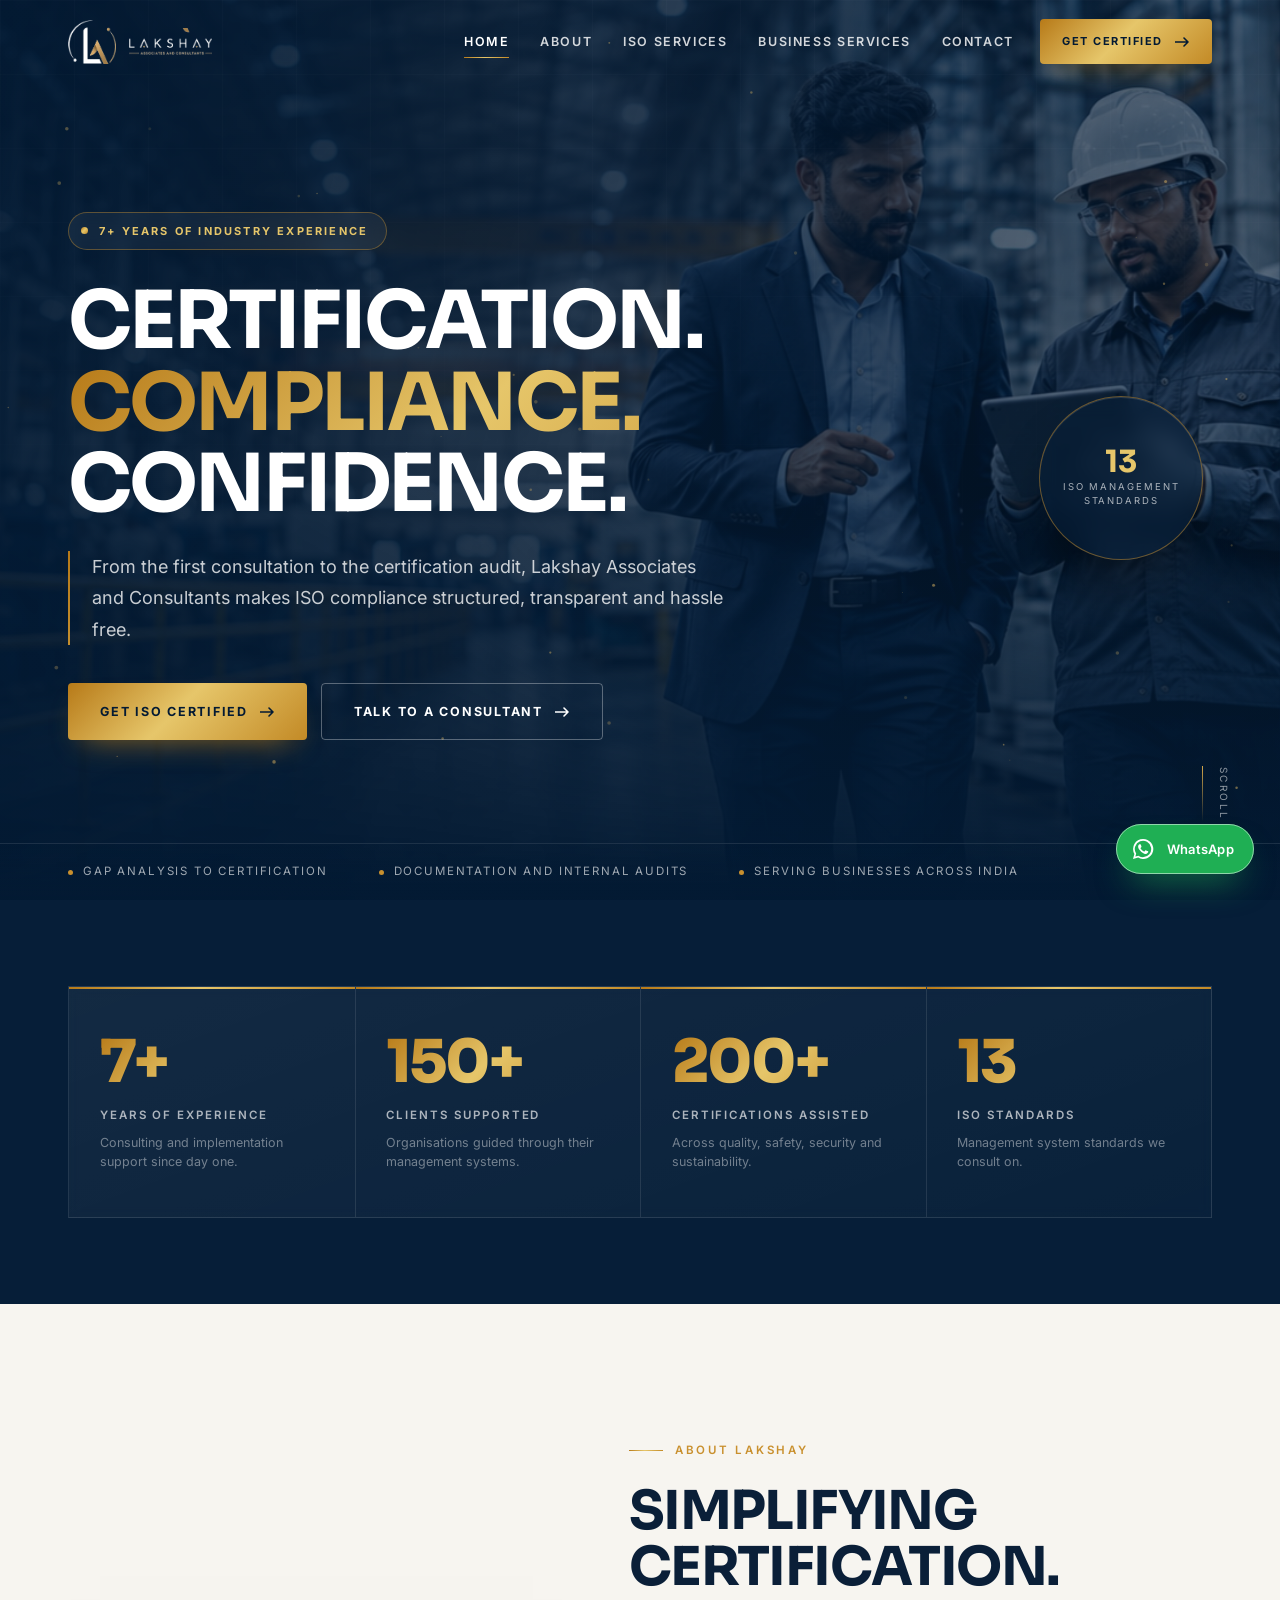
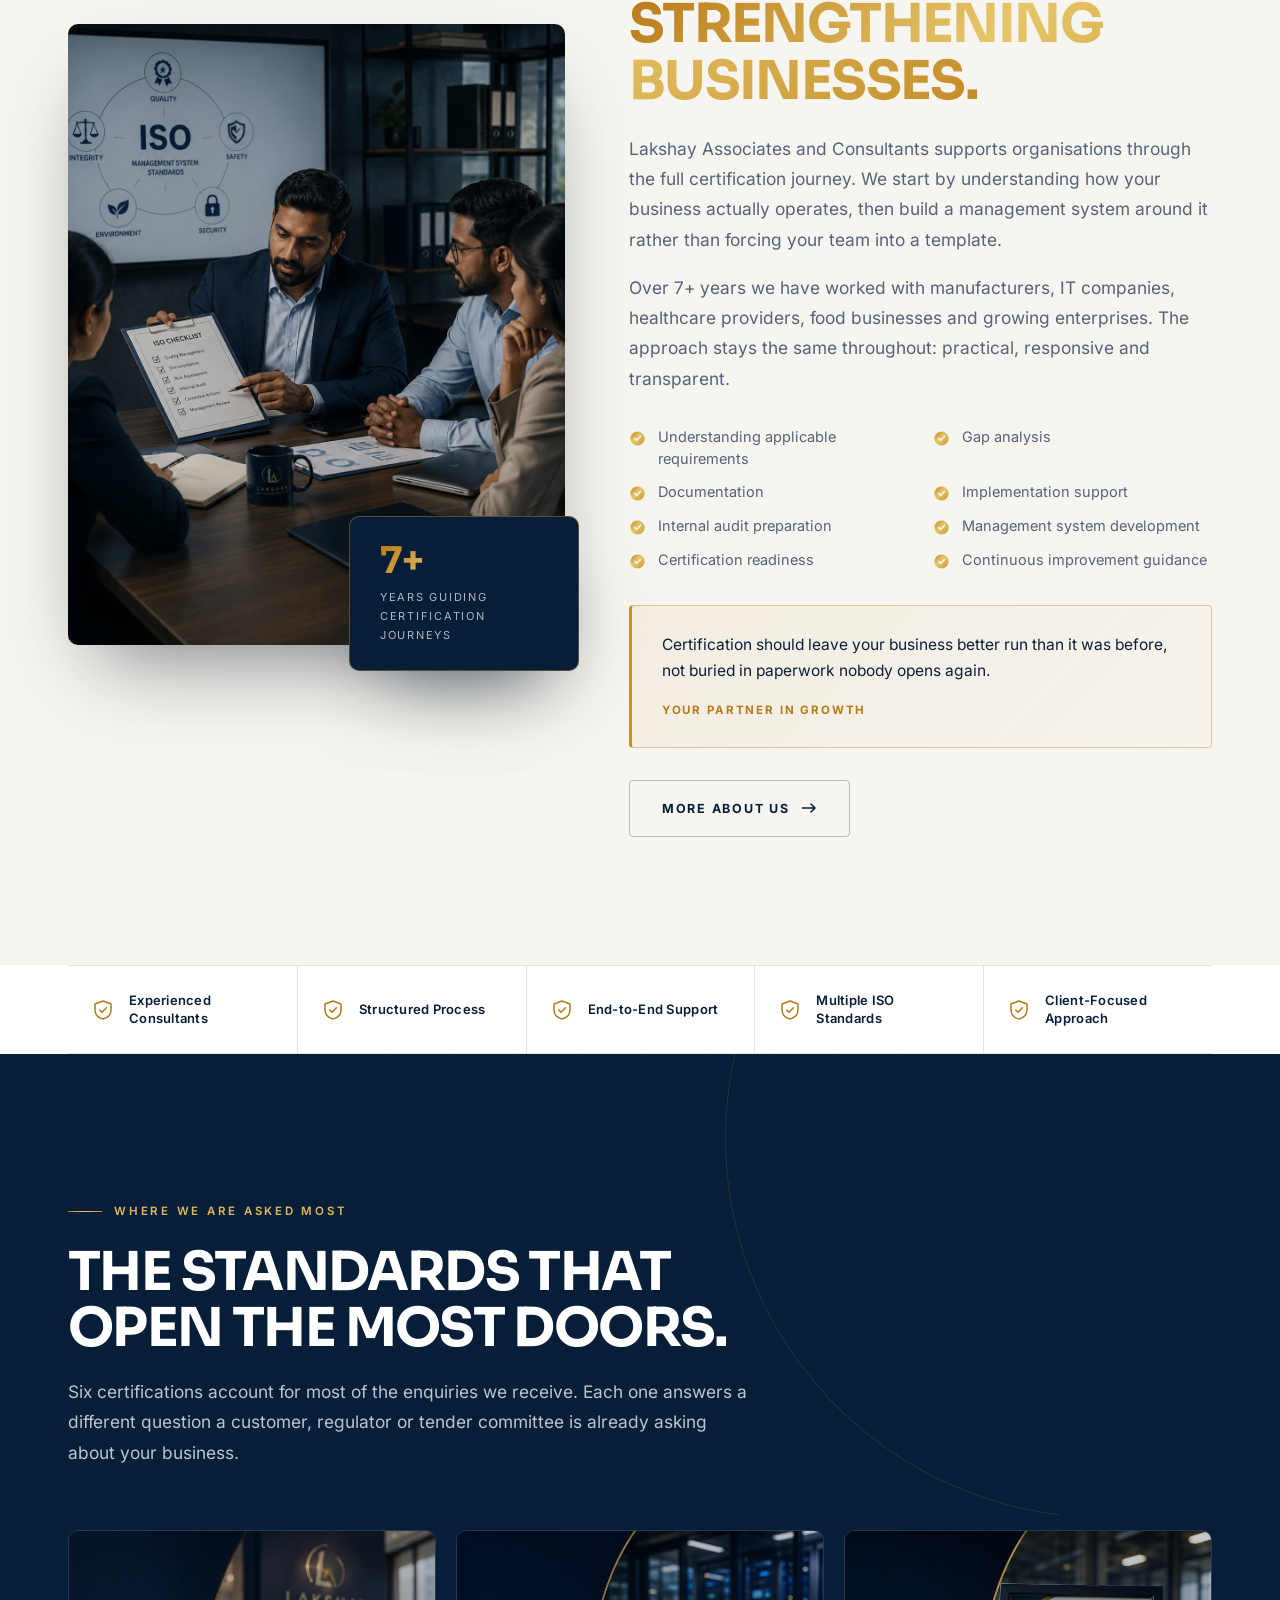
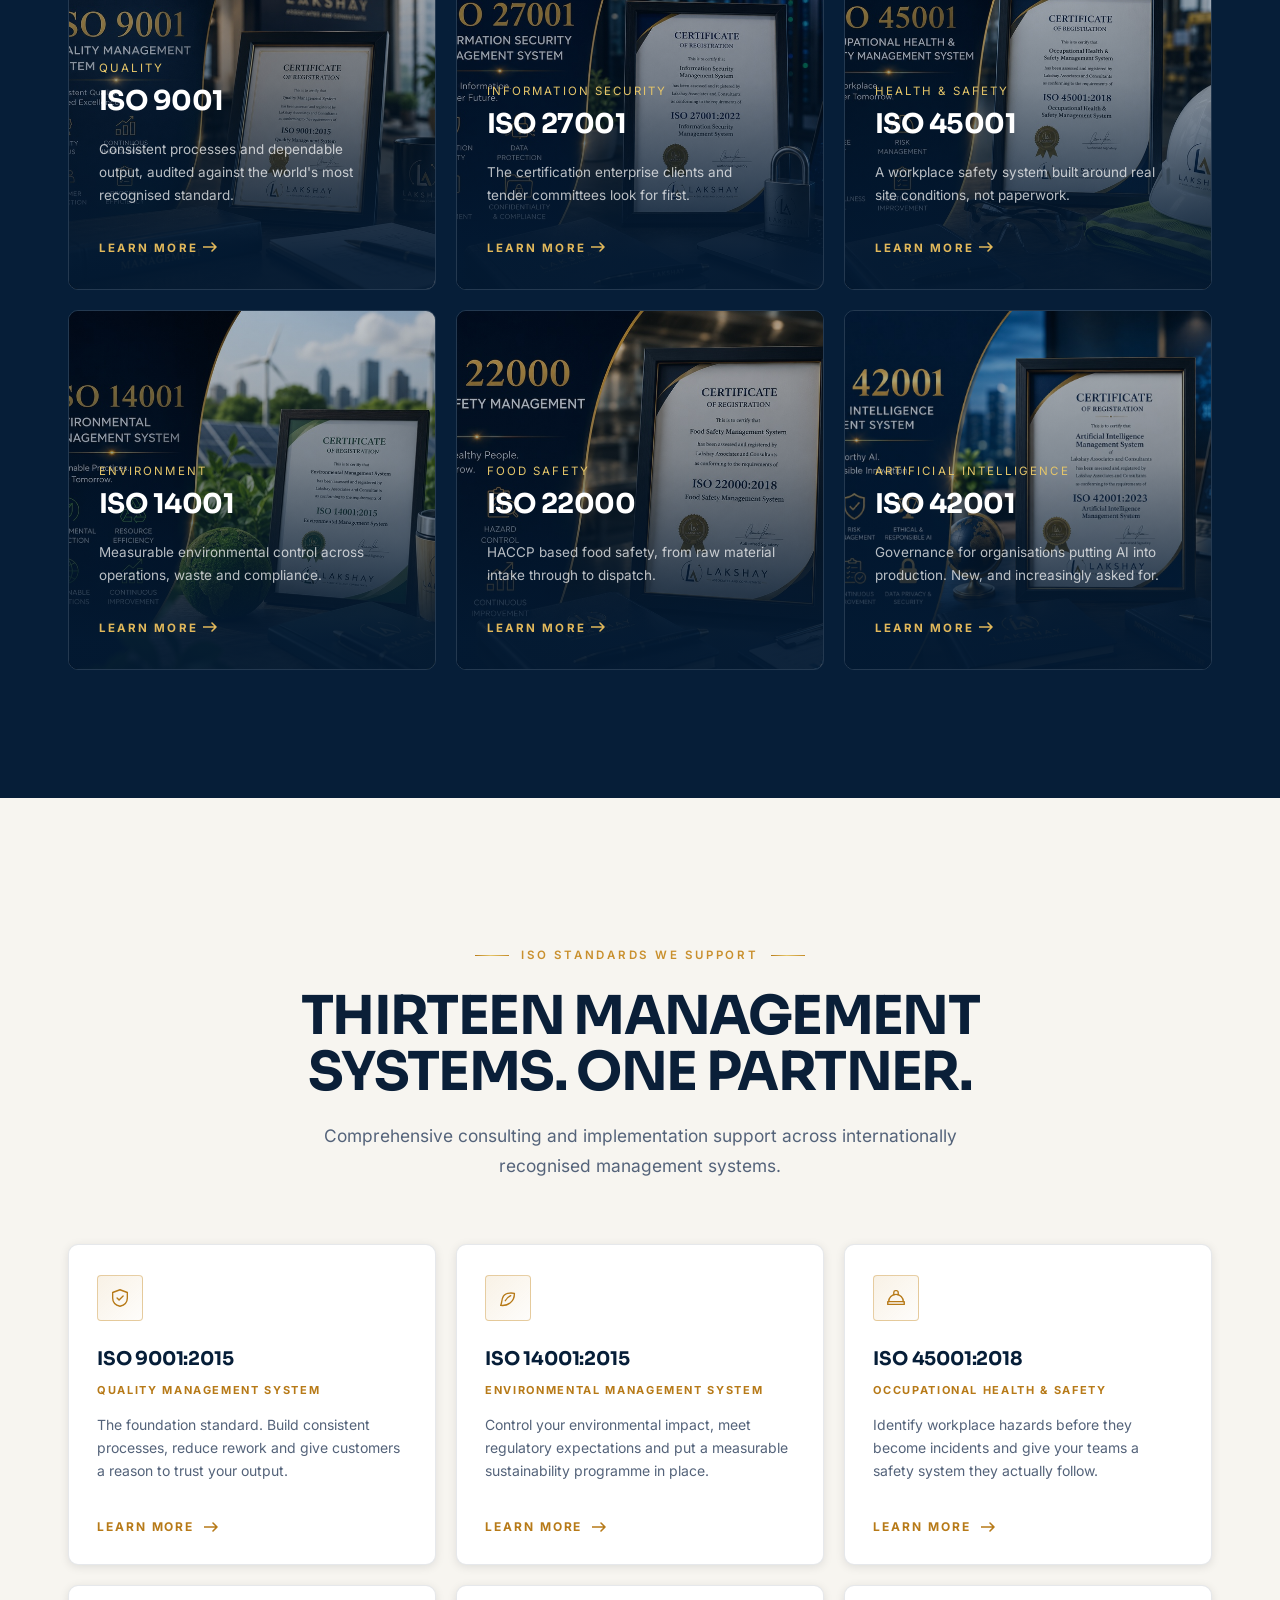
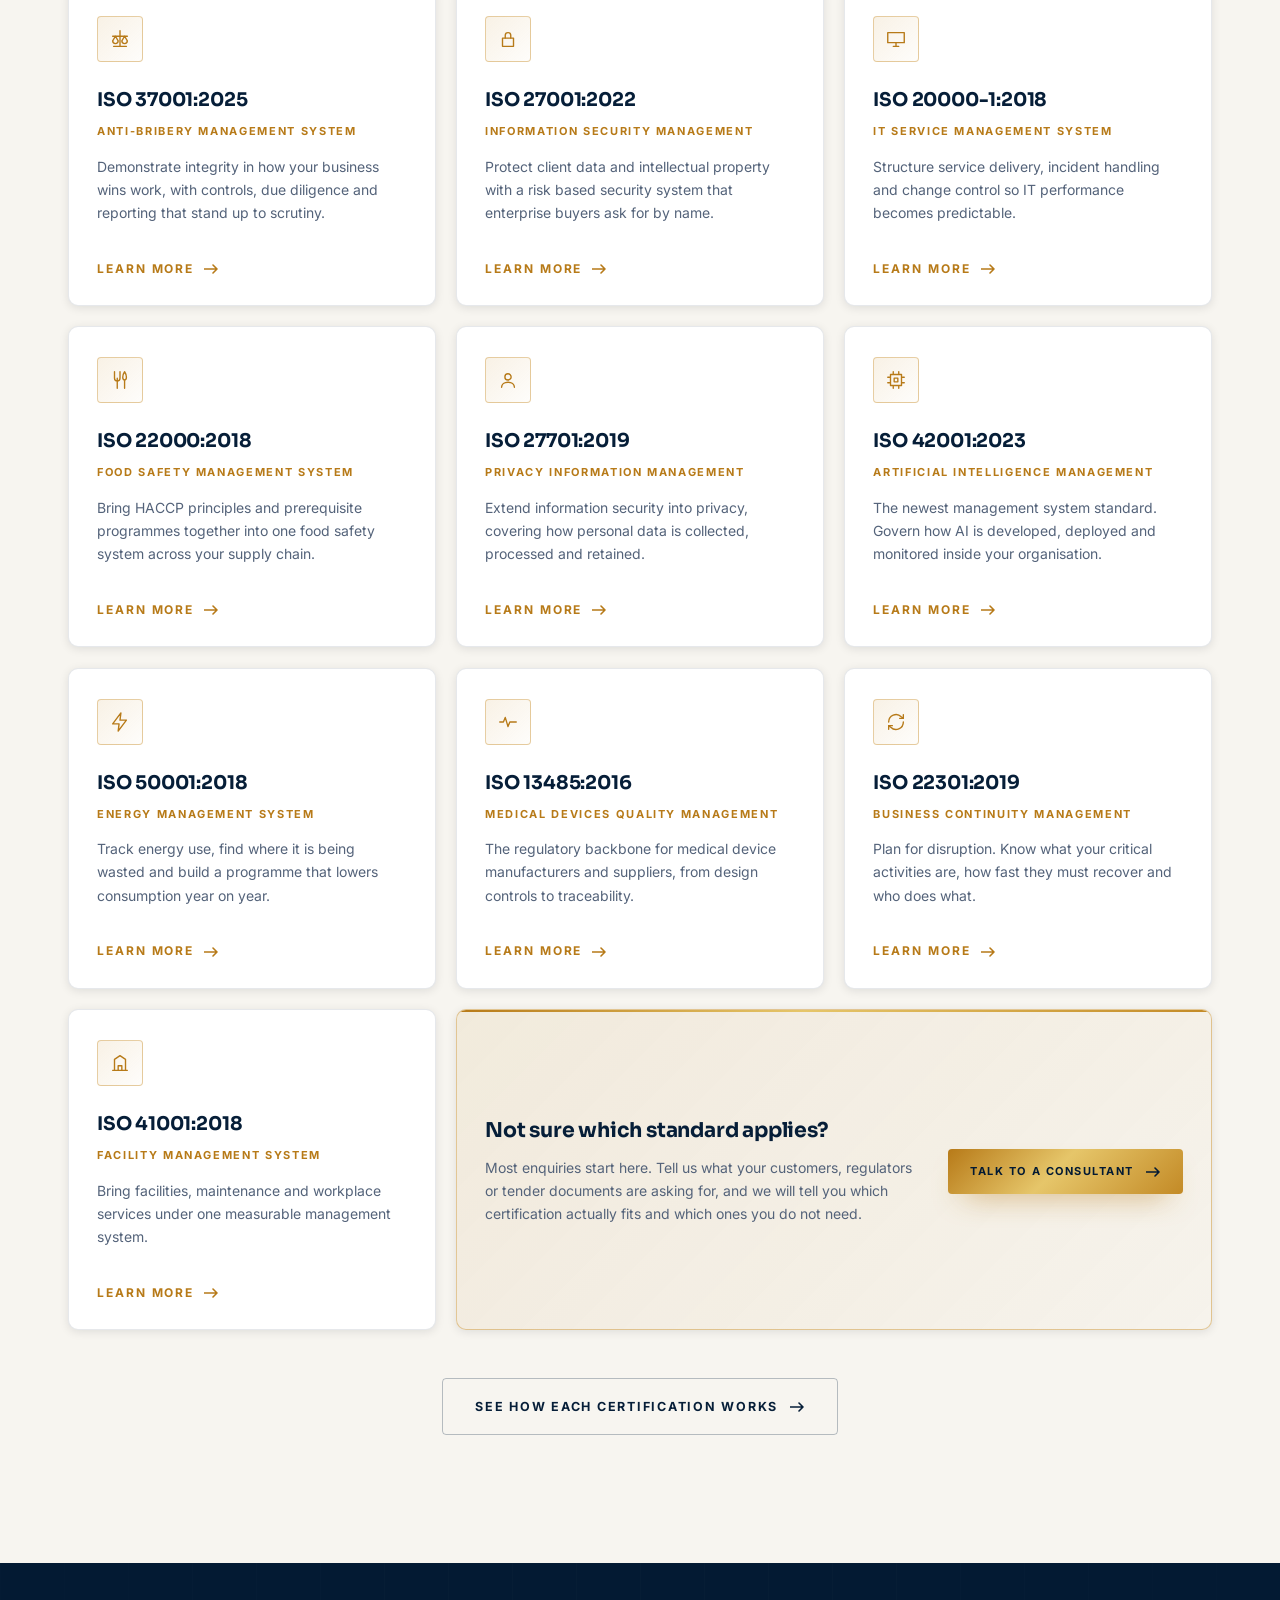
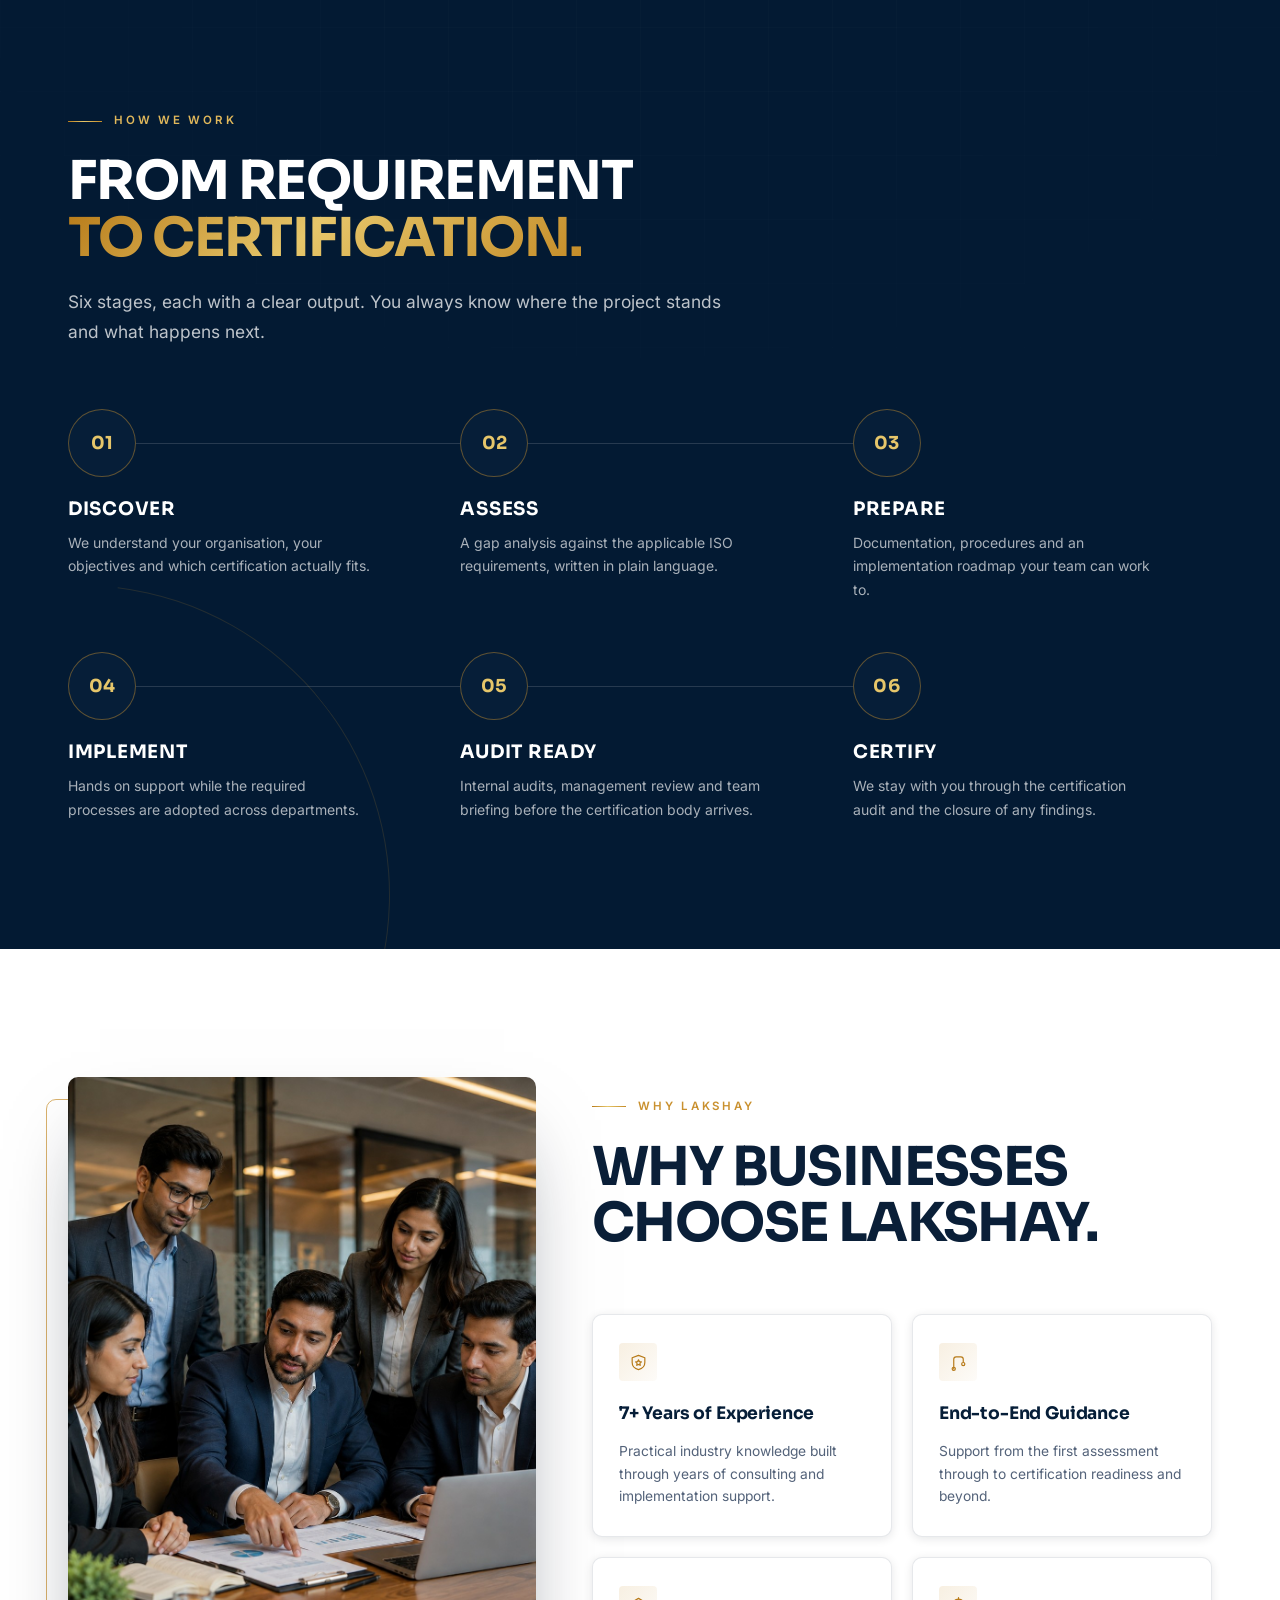
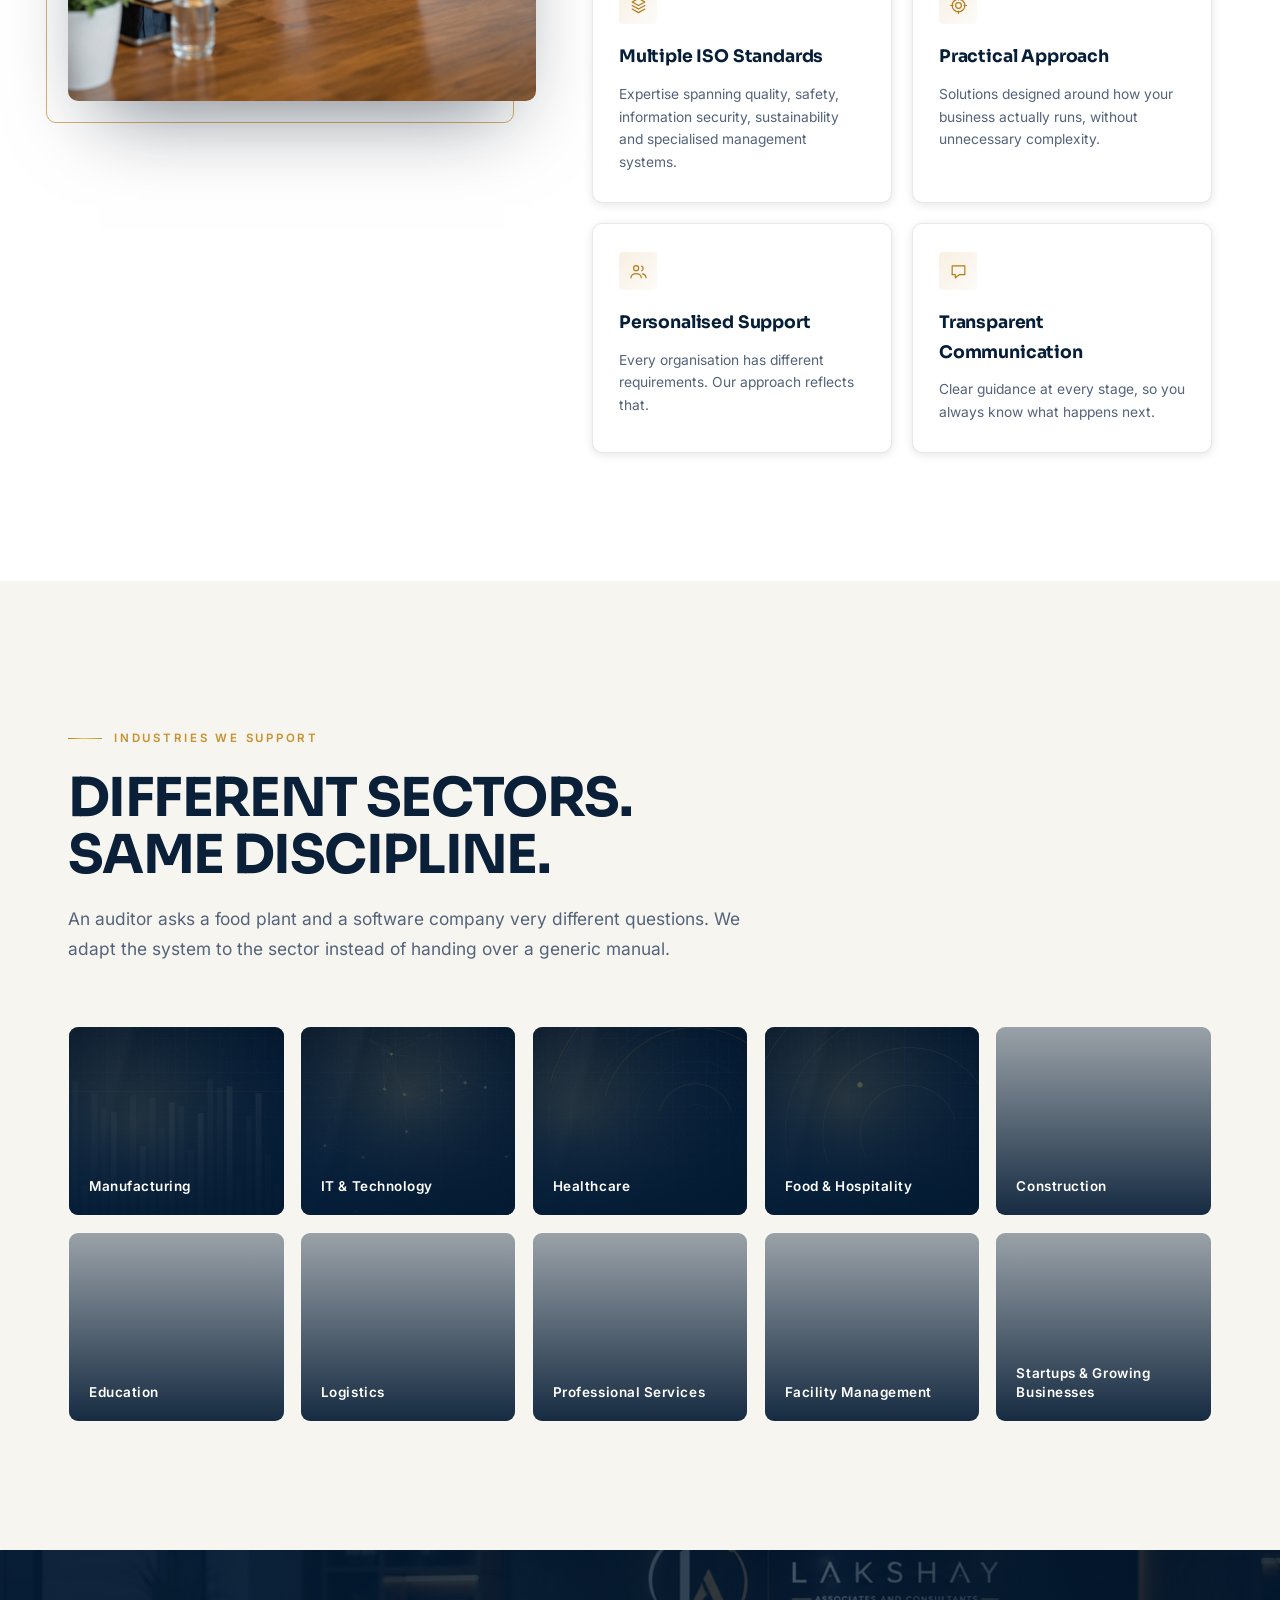
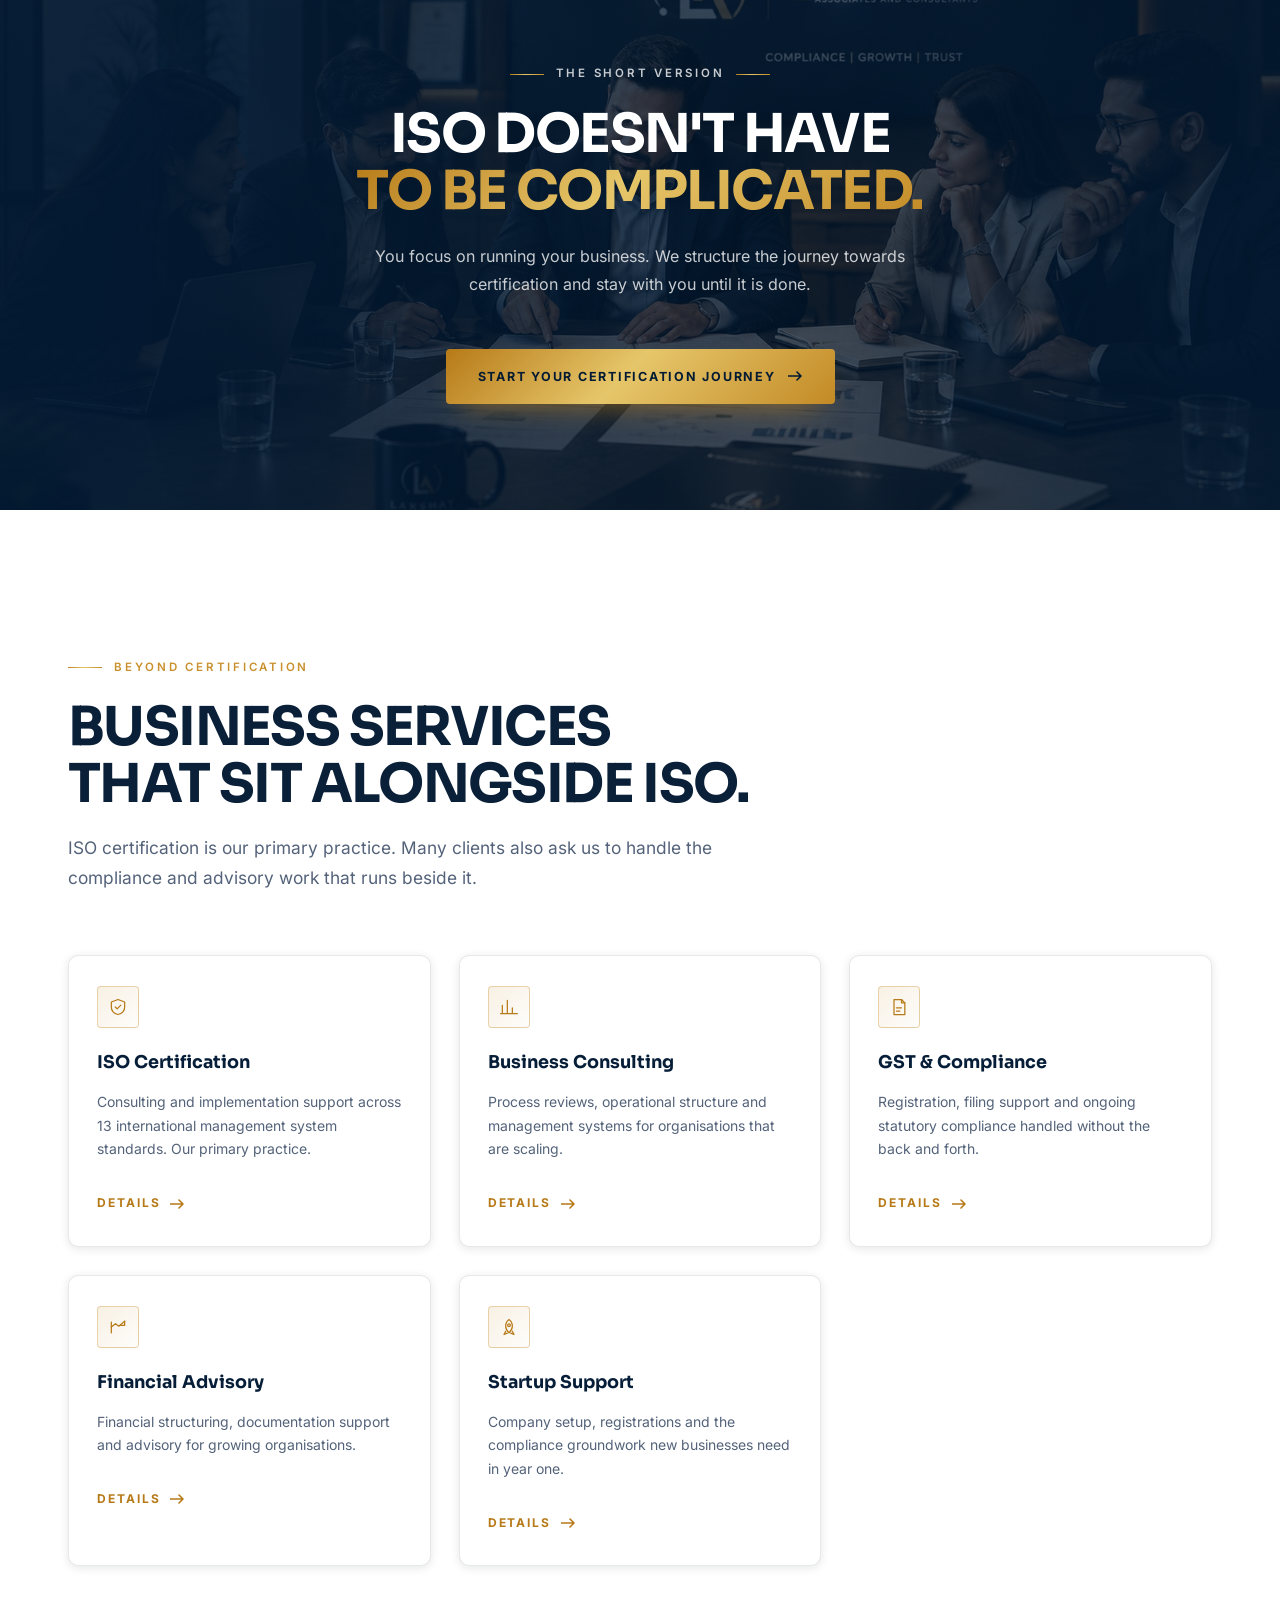
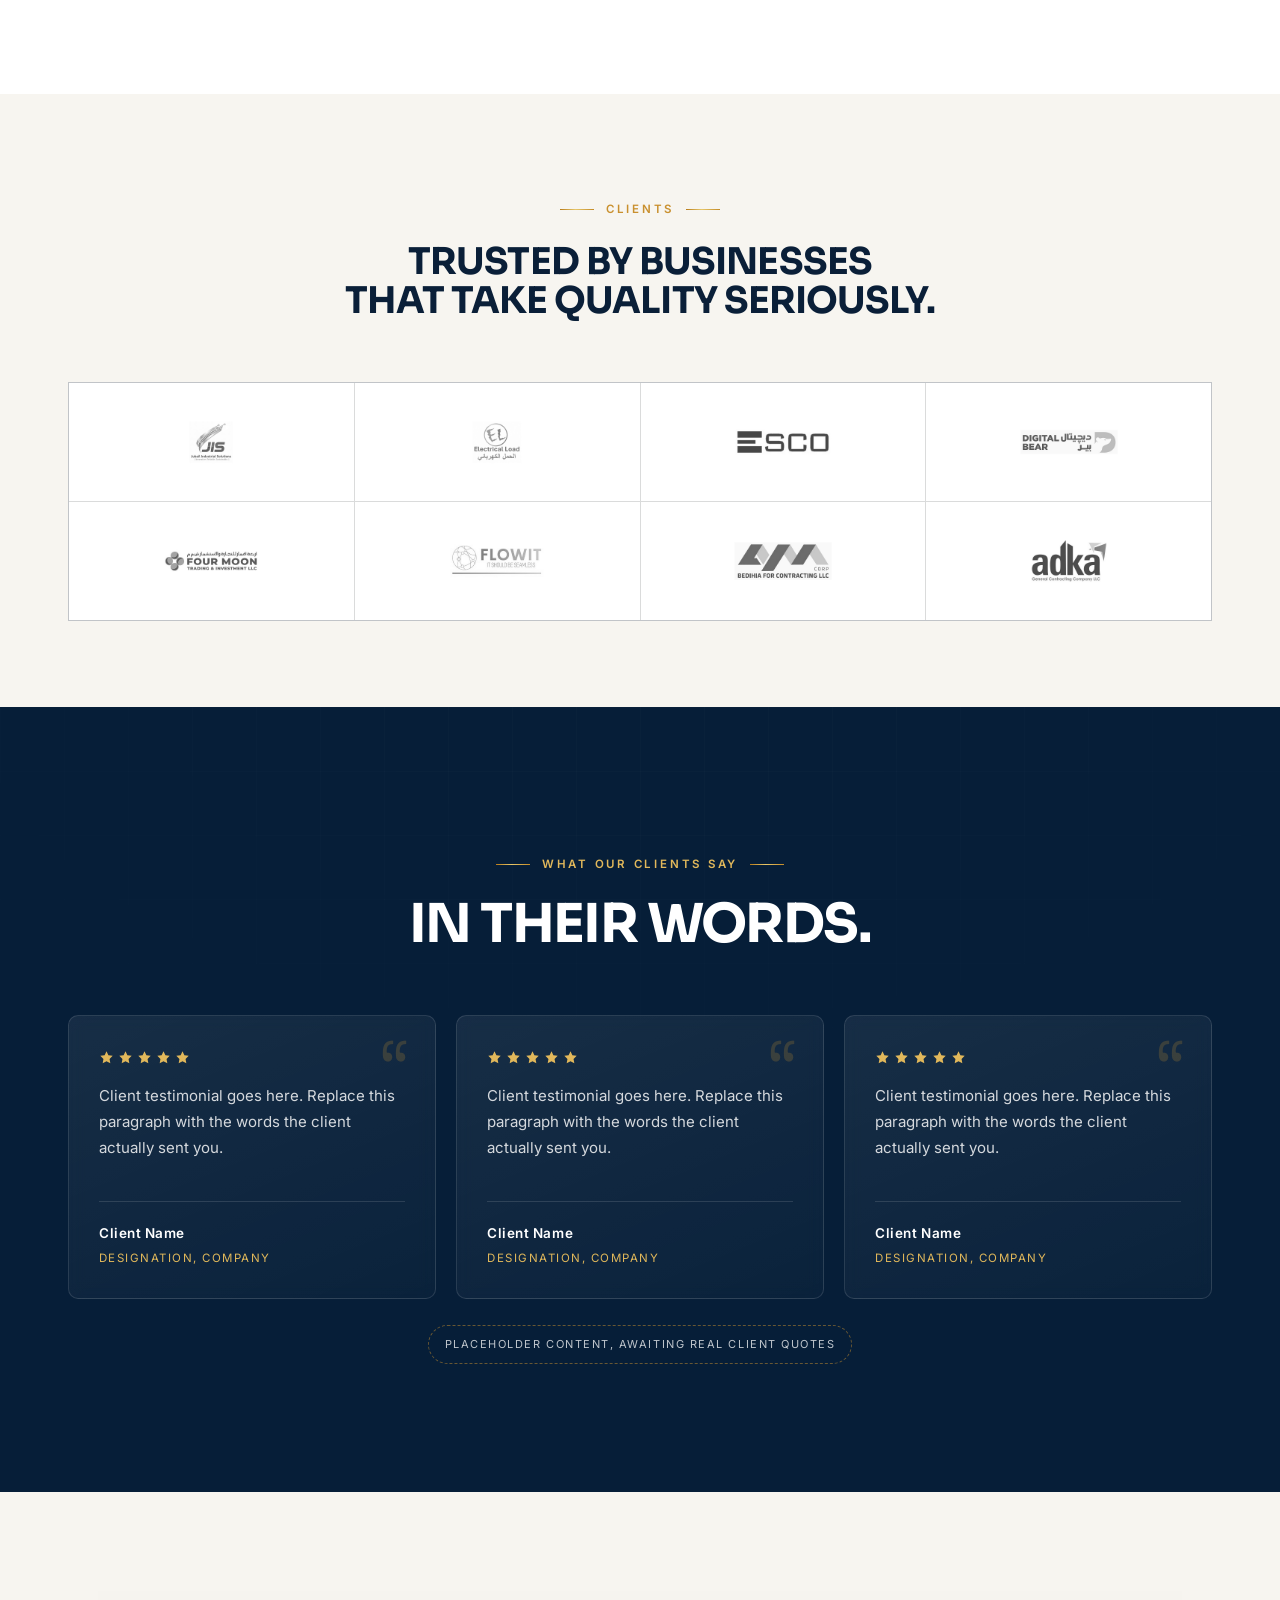
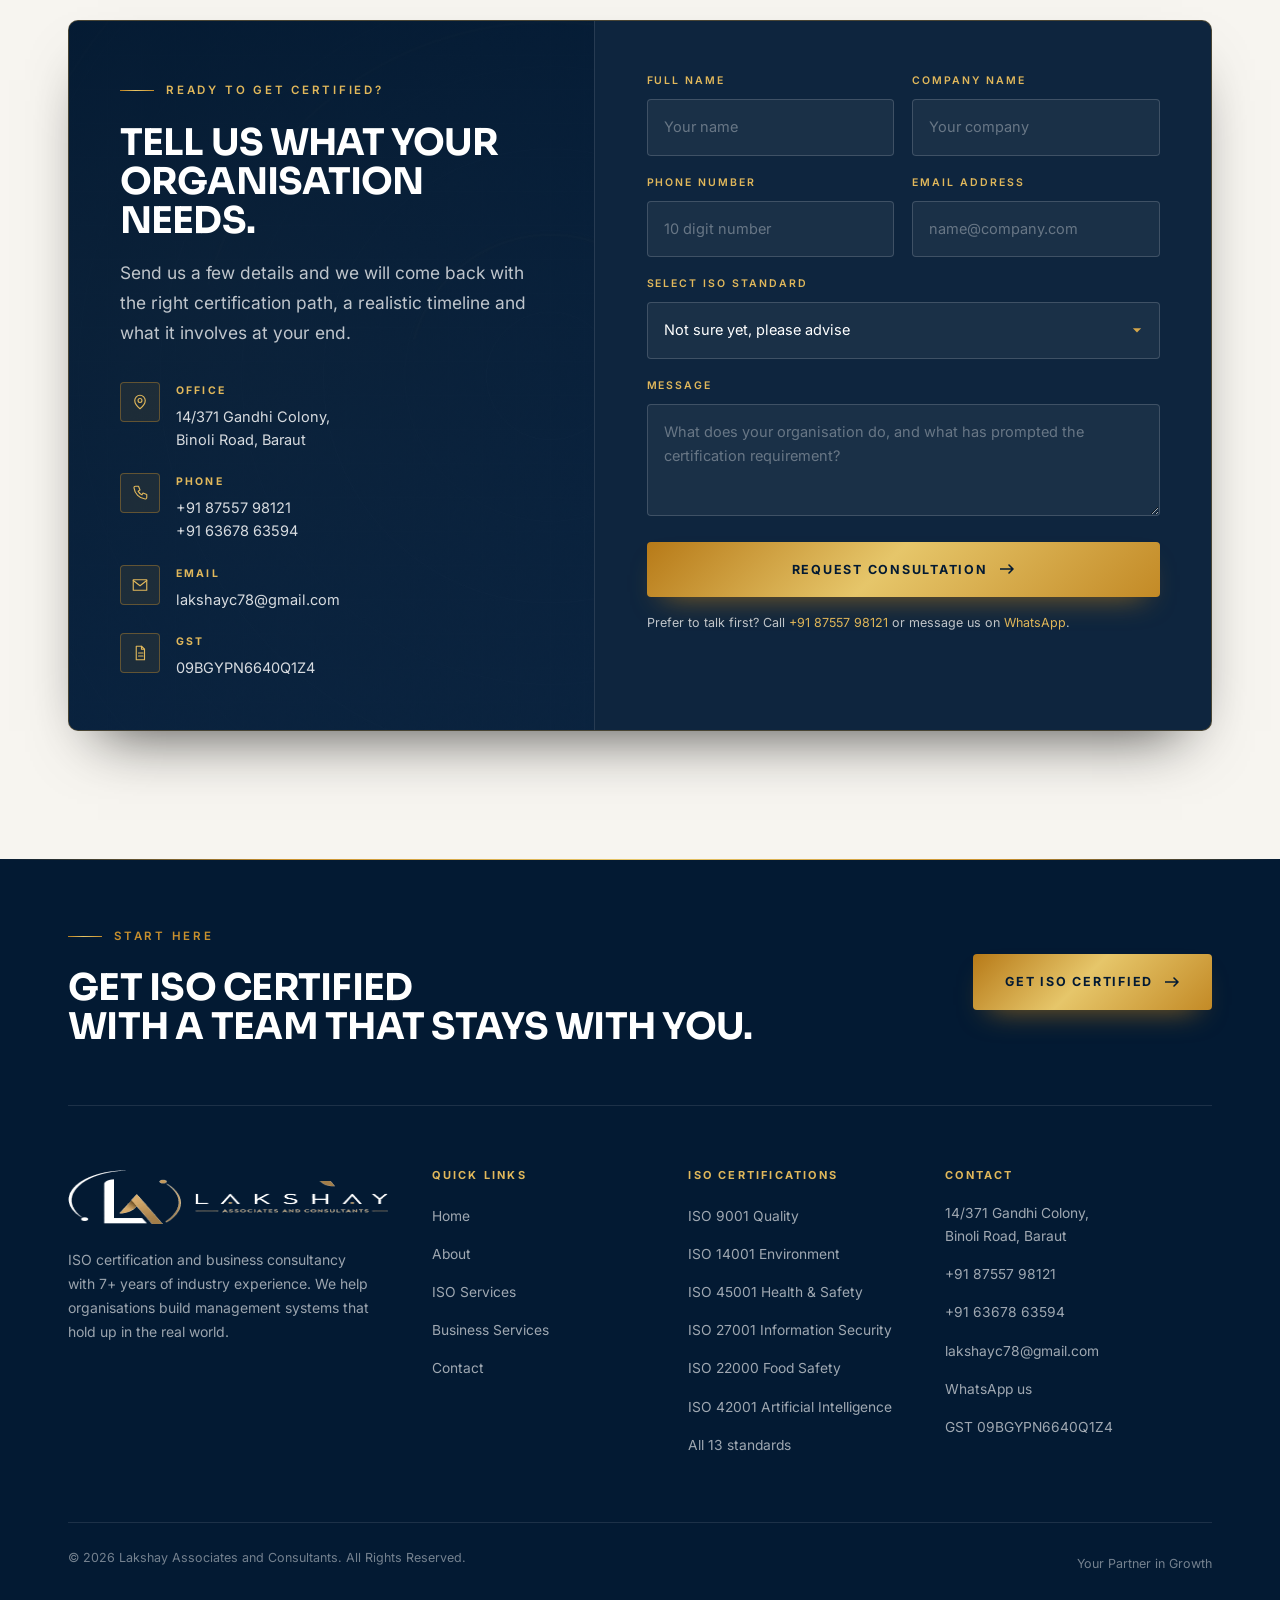
==== index.html @ 68985fc9 "Initial Lakshay Associates website" ====
<!DOCTYPE html>
<html lang="en">
<head>
<meta charset="utf-8">
<meta name="viewport" content="width=device-width, initial-scale=1">
<title>ISO Certification Consultant | Lakshay Associates and Consultants</title>
<meta name="description" content="ISO certification consultancy with 7+ years of experience. Consulting and implementation support across ISO 9001, 14001, 45001, 27001, 22000, 42001 and more, for businesses across India.">
<meta name="keywords" content="ISO certification consultant, ISO certification services, ISO consultant India, ISO 9001 consultant, ISO 27001 consultant, ISO 45001 consultant, ISO management system consultant">
<meta name="theme-color" content="#061E38">
<meta name="robots" content="index, follow">

<!-- Open Graph. Replace SITE_URL below with the live domain after publishing. -->
<meta property="og:type" content="website">
<meta property="og:site_name" content="Lakshay Associates and Consultants">
<meta property="og:title" content="ISO Certification Consultant | Lakshay Associates and Consultants">
<meta property="og:description" content="ISO certification consultancy with 7+ years of experience. Consulting and implementation support across ISO 9001, 14001, 45001, 27001, 22000, 42001 and more, for businesses across India.">
<meta property="og:image" content="assets/img/lakshay-logo.png">
<meta name="twitter:card" content="summary_large_image">
<meta name="twitter:title" content="ISO Certification Consultant | Lakshay Associates and Consultants">
<meta name="twitter:description" content="ISO certification consultancy with 7+ years of experience. Consulting and implementation support across ISO 9001, 14001, 45001, 27001, 22000, 42001 and more, for businesses across India.">

<link rel="icon" href="assets/img/favicon.png" type="image/png">
<link rel="apple-touch-icon" href="assets/img/favicon.png">
<link rel="preload" href="assets/fonts/sora-latin-wght-normal.woff2" as="font" type="font/woff2" crossorigin>
<link rel="preload" href="assets/fonts/inter-latin-wght-normal.woff2" as="font" type="font/woff2" crossorigin>
<link rel="stylesheet" href="assets/css/style.css">
<script type="application/ld+json">{
    "@context":"https://schema.org",
    "@type":"ProfessionalService",
    "name":"Lakshay Associates and Consultants",
    "description":"ISO certification consultancy and business consulting services. Support across 13 ISO management system standards.",
    "image":"assets/img/lakshay-logo.png",
    "telephone":["+918755798121","+916367863594"],
    "email":"lakshayc78@gmail.com",
    "address":{
      "@type":"PostalAddress",
      "streetAddress":"14/371 Gandhi Colony, Binoli Road",
      "addressLocality":"Baraut",
      "addressCountry":"IN"
    },
    "areaServed":"IN",
    "knowsAbout":["ISO 9001","ISO 14001","ISO 45001","ISO 27001","ISO 22000","ISO 42001","ISO 13485","ISO 50001","ISO 22301","ISO 41001","ISO 37001","ISO 27701","ISO 20000-1"]
  }</script>
</head>
<body class="page-home">
<a class="skip-link" href="#main">Skip to main content</a>

<!-- Opening sequence: the logo appears centre screen, then docks into the header -->
<div class="intro" id="intro" aria-hidden="true">
  <div class="intro__lockup">
    <img class="intro__mark" src="assets/img/lakshay-mark-light.png" alt="" width="469" height="430">
    <img class="intro__word" src="assets/img/lakshay-wordmark-light.png" alt="" width="799" height="258">
    <span class="intro__sweep"></span>
  </div>
</div>

<header class="site-header">
  <div class="container">
    <a class="brand" href="index.html" aria-label="Lakshay Associates and Consultants, home">
      <img class="brand__mark" src="assets/img/lakshay-mark-light.png" alt="" width="469" height="430">
      <img class="brand__word" src="assets/img/lakshay-wordmark-light.png" alt="Lakshay Associates and Consultants" width="799" height="258">
    </a>
    <nav class="nav" aria-label="Main"><a href="index.html" aria-current="page">Home</a><a href="about.html">About</a><a href="iso-services.html">ISO Services</a><a href="business-services.html">Business Services</a><a href="contact.html">Contact</a></nav>
    <a class="btn btn--sm header-cta" href="contact.html"><span>Get Certified</span><svg class="arw" width="15" height="10" viewBox="0 0 15 10" fill="none" aria-hidden="true"><path d="M0 5h13M9 1l4 4-4 4" stroke="currentColor" stroke-width="1.6" stroke-linecap="round" stroke-linejoin="round"/></svg></a>
    <button class="nav-toggle" type="button" aria-expanded="false" aria-controls="drawer" aria-label="Open menu">
      <span></span><span></span><span></span>
    </button>
  </div>
</header>

<div class="drawer" id="drawer" aria-hidden="true">
  <nav aria-label="Mobile"><a href="index.html" aria-current="page">Home</a><a href="about.html">About</a><a href="iso-services.html">ISO Services</a><a href="business-services.html">Business Services</a><a href="contact.html">Contact</a></nav>
  <div class="drawer-foot">
    <a class="btn" href="contact.html"><span>Request a consultation</span><svg class="arw" width="15" height="10" viewBox="0 0 15 10" fill="none" aria-hidden="true"><path d="M0 5h13M9 1l4 4-4 4" stroke="currentColor" stroke-width="1.6" stroke-linecap="round" stroke-linejoin="round"/></svg></a>
    <p class="drawer-meta">Call <a href="tel:+918755798121" data-tel="1">+91 87557 98121</a><br>
    Email <a href="mailto:lakshayc78@gmail.com" data-mail>lakshayc78@gmail.com</a></p>
  </div>
</div>

<main id="main" class="page-fade">

  <!-- ============================= HERO ============================= -->
  <section class="hero">
    <div class="hero__media" data-parallax="0.10">
      <img src="assets/img/photos/hero.jpg" alt="Corporate compliance and quality management environment" width="2000" height="1200" fetchpriority="high" decoding="async">
    </div>
    <div class="hero__scrim"></div>
    <div class="hero__grid"></div>
    <canvas id="heroParticles" aria-hidden="true"></canvas>

    <div class="container">
      <div class="hero__inner">
        <p class="hero__badge"><i></i>7+ Years of Industry Experience</p>
        <h1 class="h-display upper">
          <span class="word"><span>Certification.</span></span>
          <span class="word"><span class="gold-text">Compliance.</span></span>
          <span class="word"><span>Confidence.</span></span>
        </h1>
        <p class="hero__sub">From the first consultation to the certification audit, Lakshay Associates and Consultants makes ISO compliance structured, transparent and hassle free.</p>
        <div class="hero__actions">
          <a class="btn" href="contact.html"><span>Get ISO Certified</span><svg class="arw" width="15" height="10" viewBox="0 0 15 10" fill="none" aria-hidden="true"><path d="M0 5h13M9 1l4 4-4 4" stroke="currentColor" stroke-width="1.6" stroke-linecap="round" stroke-linejoin="round"/></svg></a>
          <a class="btn btn--ghost" href="#" data-wa><span>Talk to a Consultant</span><svg class="arw" width="15" height="10" viewBox="0 0 15 10" fill="none" aria-hidden="true"><path d="M0 5h13M9 1l4 4-4 4" stroke="currentColor" stroke-width="1.6" stroke-linecap="round" stroke-linejoin="round"/></svg></a>
        </div>
      </div>
    </div>

    <div class="hero__float" aria-hidden="true">
      <b>13</b>
      <small>ISO Management<br>Standards</small>
    </div>

    <a class="hero__scroll" href="#about" aria-label="Scroll to content">Scroll<i></i></a>

    <div class="hero__strip">
      <div class="container">
        <ul>
          <li>Gap analysis to certification</li>
          <li>Documentation and internal audits</li>
          <li>Serving businesses across India</li>
        </ul>
      </div>
    </div>
  </section>

  
<section class="stats section section--tight" aria-label="Lakshay at a glance">
  <div class="container">
      <!-- ============================================================
           COUNTER NUMBERS
           Change a figure by editing data-count on that line.
           data-count = the number, data-suffix = what follows it.
           Client supplied: 7+ years, 150+ clients, 200+ certifications.
           ============================================================ -->
    <div class="stats__grid" data-reveal>
      <div class="stat">
        <b data-count="7" data-suffix="+">7+</b>
        <span>Years of Experience</span>
        <small>Consulting and implementation support since day one.</small>
      </div>
      <div class="stat">
        <b data-count="150" data-suffix="+">150+</b>
        <span>Clients Supported</span>
        <small>Organisations guided through their management systems.</small>
      </div>
      <div class="stat">
        <b data-count="200" data-suffix="+">200+</b>
        <span>Certifications Assisted</span>
        <small>Across quality, safety, security and sustainability.</small>
      </div>
      <div class="stat">
        <b data-count="13" data-suffix="">13</b>
        <span>ISO Standards</span>
        <small>Management system standards we consult on.</small>
      </div>
    </div>
  </div>
</section>

  <!-- ============================= ABOUT ============================= -->
  <section class="section band-ivory" id="about">
    <div class="container">
      <div class="split split--wide-r">
        <div class="about__media" data-reveal="left">
          <div class="frame-img">
            <img src="assets/img/photos/about.jpg" alt="Consultant reviewing management system documentation" width="1200" height="1400" loading="lazy" decoding="async">
          </div>
          <div class="about__chip">
            <b>7+</b>
            <span>Years guiding certification journeys</span>
          </div>
        </div>

        <div data-reveal="right">
          <p class="eyebrow">About Lakshay</p>
          <h2 class="h-xl upper">Simplifying certification.<br><span class="gold-text">Strengthening businesses.</span></h2>
          <p class="lead" style="margin-top:24px">Lakshay Associates and Consultants supports organisations through the full certification journey. We start by understanding how your business actually operates, then build a management system around it rather than forcing your team into a template.</p>
          <p class="lead" style="margin-top:16px">Over 7+ years we have worked with manufacturers, IT companies, healthcare providers, food businesses and growing enterprises. The approach stays the same throughout: practical, responsive and transparent.</p>

          <ul class="checklist">
            <li>Understanding applicable requirements</li>
            <li>Gap analysis</li>
            <li>Documentation</li>
            <li>Implementation support</li>
            <li>Internal audit preparation</li>
            <li>Management system development</li>
            <li>Certification readiness</li>
            <li>Continuous improvement guidance</li>
          </ul>

          <div class="quote-box">
            <p>Certification should leave your business better run than it was before, not buried in paperwork nobody opens again.</p>
            <b>Your Partner in Growth</b>
          </div>

          <div style="margin-top:32px">
            <a class="btn btn--outline" href="about.html"><span>More about us</span><svg class="arw" width="15" height="10" viewBox="0 0 15 10" fill="none" aria-hidden="true"><path d="M0 5h13M9 1l4 4-4 4" stroke="currentColor" stroke-width="1.6" stroke-linecap="round" stroke-linejoin="round"/></svg></a>
          </div>
        </div>
      </div>
    </div>
  </section>

  <!-- ============================= TRUST ROW ============================= -->
  <section class="band-white" aria-label="Why clients work with us">
    <div class="container">
      <ul class="trust-row" data-stagger="0.07"><li><svg viewBox="0 0 24 24" fill="none" stroke="currentColor" stroke-width="1.5" stroke-linecap="round" stroke-linejoin="round" aria-hidden="true" focusable="false"><path d="M12 3 4 6v6c0 4.5 3.4 7.9 8 9 4.6-1.1 8-4.5 8-9V6l-8-3Z"/><path d="m8.8 12 2.2 2.2 4.4-4.4"/></svg><span>Experienced Consultants</span></li><li><svg viewBox="0 0 24 24" fill="none" stroke="currentColor" stroke-width="1.5" stroke-linecap="round" stroke-linejoin="round" aria-hidden="true" focusable="false"><path d="M12 3 4 6v6c0 4.5 3.4 7.9 8 9 4.6-1.1 8-4.5 8-9V6l-8-3Z"/><path d="m8.8 12 2.2 2.2 4.4-4.4"/></svg><span>Structured Process</span></li><li><svg viewBox="0 0 24 24" fill="none" stroke="currentColor" stroke-width="1.5" stroke-linecap="round" stroke-linejoin="round" aria-hidden="true" focusable="false"><path d="M12 3 4 6v6c0 4.5 3.4 7.9 8 9 4.6-1.1 8-4.5 8-9V6l-8-3Z"/><path d="m8.8 12 2.2 2.2 4.4-4.4"/></svg><span>End-to-End Support</span></li><li><svg viewBox="0 0 24 24" fill="none" stroke="currentColor" stroke-width="1.5" stroke-linecap="round" stroke-linejoin="round" aria-hidden="true" focusable="false"><path d="M12 3 4 6v6c0 4.5 3.4 7.9 8 9 4.6-1.1 8-4.5 8-9V6l-8-3Z"/><path d="m8.8 12 2.2 2.2 4.4-4.4"/></svg><span>Multiple ISO Standards</span></li><li><svg viewBox="0 0 24 24" fill="none" stroke="currentColor" stroke-width="1.5" stroke-linecap="round" stroke-linejoin="round" aria-hidden="true" focusable="false"><path d="M12 3 4 6v6c0 4.5 3.4 7.9 8 9 4.6-1.1 8-4.5 8-9V6l-8-3Z"/><path d="m8.8 12 2.2 2.2 4.4-4.4"/></svg><span>Client-Focused Approach</span></li></ul>
    </div>
  </section>

  <!-- ============================= FEATURED ISO ============================= -->
  <section class="section band-navy on-navy">
    <span class="arc-deco arc-deco--tr" aria-hidden="true"></span>
    <div class="container">
      <div class="section-head" data-reveal>
        <p class="eyebrow">Where we are asked most</p>
        <h2 class="h-xl upper">The standards that<br>open the most doors.</h2>
        <p class="lead">Six certifications account for most of the enquiries we receive. Each one answers a different question a customer, regulator or tender committee is already asking about your business.</p>
      </div>
      <div class="feature-grid" data-stagger="0.08">
      <a class="feature" href="iso-services.html#iso-9001">
        <img src="assets/img/photos/iso-9001.jpg" alt="Manufacturing quality inspection" width="900" height="700" loading="lazy" decoding="async">
        <span>Quality</span>
        <b>ISO 9001</b>
        <p>Consistent processes and dependable output, audited against the world's most recognised standard.</p>
        <span class="link-arrow">Learn more <svg class="arw" width="15" height="10" viewBox="0 0 15 10" fill="none" aria-hidden="true"><path d="M0 5h13M9 1l4 4-4 4" stroke="currentColor" stroke-width="1.6" stroke-linecap="round" stroke-linejoin="round"/></svg></span>
      </a>
      <a class="feature" href="iso-services.html#iso-27001">
        <img src="assets/img/photos/iso-27001.jpg" alt="Information security and data centre operations" width="900" height="700" loading="lazy" decoding="async">
        <span>Information Security</span>
        <b>ISO 27001</b>
        <p>The certification enterprise clients and tender committees look for first.</p>
        <span class="link-arrow">Learn more <svg class="arw" width="15" height="10" viewBox="0 0 15 10" fill="none" aria-hidden="true"><path d="M0 5h13M9 1l4 4-4 4" stroke="currentColor" stroke-width="1.6" stroke-linecap="round" stroke-linejoin="round"/></svg></span>
      </a>
      <a class="feature" href="iso-services.html#iso-45001">
        <img src="assets/img/photos/iso-45001.jpg" alt="Workplace and industrial safety" width="900" height="700" loading="lazy" decoding="async">
        <span>Health &amp; Safety</span>
        <b>ISO 45001</b>
        <p>A workplace safety system built around real site conditions, not paperwork.</p>
        <span class="link-arrow">Learn more <svg class="arw" width="15" height="10" viewBox="0 0 15 10" fill="none" aria-hidden="true"><path d="M0 5h13M9 1l4 4-4 4" stroke="currentColor" stroke-width="1.6" stroke-linecap="round" stroke-linejoin="round"/></svg></span>
      </a>
      <a class="feature" href="iso-services.html#iso-14001">
        <img src="assets/img/photos/iso-14001.jpg" alt="Sustainable manufacturing and environment" width="900" height="700" loading="lazy" decoding="async">
        <span>Environment</span>
        <b>ISO 14001</b>
        <p>Measurable environmental control across operations, waste and compliance.</p>
        <span class="link-arrow">Learn more <svg class="arw" width="15" height="10" viewBox="0 0 15 10" fill="none" aria-hidden="true"><path d="M0 5h13M9 1l4 4-4 4" stroke="currentColor" stroke-width="1.6" stroke-linecap="round" stroke-linejoin="round"/></svg></span>
      </a>
      <a class="feature" href="iso-services.html#iso-22000">
        <img src="assets/img/photos/iso-22000.jpg" alt="Food processing facility" width="900" height="700" loading="lazy" decoding="async">
        <span>Food Safety</span>
        <b>ISO 22000</b>
        <p>HACCP based food safety, from raw material intake through to dispatch.</p>
        <span class="link-arrow">Learn more <svg class="arw" width="15" height="10" viewBox="0 0 15 10" fill="none" aria-hidden="true"><path d="M0 5h13M9 1l4 4-4 4" stroke="currentColor" stroke-width="1.6" stroke-linecap="round" stroke-linejoin="round"/></svg></span>
      </a>
      <a class="feature" href="iso-services.html#iso-42001">
        <img src="assets/img/photos/iso-42001.jpg" alt="Artificial intelligence and technology environment" width="900" height="700" loading="lazy" decoding="async">
        <span>Artificial Intelligence</span>
        <b>ISO 42001</b>
        <p>Governance for organisations putting AI into production. New, and increasingly asked for.</p>
        <span class="link-arrow">Learn more <svg class="arw" width="15" height="10" viewBox="0 0 15 10" fill="none" aria-hidden="true"><path d="M0 5h13M9 1l4 4-4 4" stroke="currentColor" stroke-width="1.6" stroke-linecap="round" stroke-linejoin="round"/></svg></span>
      </a></div>
    </div>
  </section>

  <!-- ============================= ALL 13 STANDARDS ============================= -->
  <section class="section band-ivory" id="standards">
    <div class="container">
      <div class="section-head section-head--center" data-reveal>
        <p class="eyebrow eyebrow--center">ISO Standards We Support</p>
        <h2 class="h-xl upper">Thirteen management<br>systems. One partner.</h2>
        <p class="lead" style="margin-inline:auto">Comprehensive consulting and implementation support across internationally recognised management systems.</p>
      </div>
      <div class="iso-grid" data-stagger="0.05">
      <article class="iso-card">
        <span class="iso-card__ico"><svg viewBox="0 0 24 24" fill="none" stroke="currentColor" stroke-width="1.5" stroke-linecap="round" stroke-linejoin="round" aria-hidden="true" focusable="false"><path d="M12 3 4 6v6c0 4.5 3.4 7.9 8 9 4.6-1.1 8-4.5 8-9V6l-8-3Z"/><path d="m8.8 12 2.2 2.2 4.4-4.4"/></svg></span>
        <span class="iso-card__no">ISO 9001:2015</span>
        <span class="iso-card__title">Quality Management System</span>
        <p>The foundation standard. Build consistent processes, reduce rework and give customers a reason to trust your output.</p>
        <a class="link-arrow" href="iso-services.html#iso-9001">Learn more <svg class="arw" width="15" height="10" viewBox="0 0 15 10" fill="none" aria-hidden="true"><path d="M0 5h13M9 1l4 4-4 4" stroke="currentColor" stroke-width="1.6" stroke-linecap="round" stroke-linejoin="round"/></svg></a>
      </article>
      <article class="iso-card">
        <span class="iso-card__ico"><svg viewBox="0 0 24 24" fill="none" stroke="currentColor" stroke-width="1.5" stroke-linecap="round" stroke-linejoin="round" aria-hidden="true" focusable="false"><path d="M4 20c8 1 15-4 15-13 0 0-9-2-12 3-2.2 3.7-1.5 7.3-3 10Z"/><path d="M9 15c1.5-2.6 3.6-4.4 6-5.5"/></svg></span>
        <span class="iso-card__no">ISO 14001:2015</span>
        <span class="iso-card__title">Environmental Management System</span>
        <p>Control your environmental impact, meet regulatory expectations and put a measurable sustainability programme in place.</p>
        <a class="link-arrow" href="iso-services.html#iso-14001">Learn more <svg class="arw" width="15" height="10" viewBox="0 0 15 10" fill="none" aria-hidden="true"><path d="M0 5h13M9 1l4 4-4 4" stroke="currentColor" stroke-width="1.6" stroke-linecap="round" stroke-linejoin="round"/></svg></a>
      </article>
      <article class="iso-card">
        <span class="iso-card__ico"><svg viewBox="0 0 24 24" fill="none" stroke="currentColor" stroke-width="1.5" stroke-linecap="round" stroke-linejoin="round" aria-hidden="true" focusable="false"><path d="M4 16a8 8 0 0 1 16 0"/><path d="M3 16h18v3H3z"/><path d="M9.6 8.6V5.9A1.9 1.9 0 0 1 11.5 4h1a1.9 1.9 0 0 1 1.9 1.9v2.7"/></svg></span>
        <span class="iso-card__no">ISO 45001:2018</span>
        <span class="iso-card__title">Occupational Health &amp; Safety</span>
        <p>Identify workplace hazards before they become incidents and give your teams a safety system they actually follow.</p>
        <a class="link-arrow" href="iso-services.html#iso-45001">Learn more <svg class="arw" width="15" height="10" viewBox="0 0 15 10" fill="none" aria-hidden="true"><path d="M0 5h13M9 1l4 4-4 4" stroke="currentColor" stroke-width="1.6" stroke-linecap="round" stroke-linejoin="round"/></svg></a>
      </article>
      <article class="iso-card">
        <span class="iso-card__ico"><svg viewBox="0 0 24 24" fill="none" stroke="currentColor" stroke-width="1.5" stroke-linecap="round" stroke-linejoin="round" aria-hidden="true" focusable="false"><path d="M12 3v17M5 20h14M4 9h16"/><path d="M7 9l-3 5a3 3 0 0 0 6 0L7 9Z"/><path d="M17 9l-3 5a3 3 0 0 0 6 0l-3-5Z"/></svg></span>
        <span class="iso-card__no">ISO 37001:2025</span>
        <span class="iso-card__title">Anti-Bribery Management System</span>
        <p>Demonstrate integrity in how your business wins work, with controls, due diligence and reporting that stand up to scrutiny.</p>
        <a class="link-arrow" href="iso-services.html#iso-37001">Learn more <svg class="arw" width="15" height="10" viewBox="0 0 15 10" fill="none" aria-hidden="true"><path d="M0 5h13M9 1l4 4-4 4" stroke="currentColor" stroke-width="1.6" stroke-linecap="round" stroke-linejoin="round"/></svg></a>
      </article>
      <article class="iso-card">
        <span class="iso-card__ico"><svg viewBox="0 0 24 24" fill="none" stroke="currentColor" stroke-width="1.5" stroke-linecap="round" stroke-linejoin="round" aria-hidden="true" focusable="false"><path d="M6 11h12v9H6z"/><path d="M9 11V8a3 3 0 0 1 6 0v3"/></svg></span>
        <span class="iso-card__no">ISO 27001:2022</span>
        <span class="iso-card__title">Information Security Management</span>
        <p>Protect client data and intellectual property with a risk based security system that enterprise buyers ask for by name.</p>
        <a class="link-arrow" href="iso-services.html#iso-27001">Learn more <svg class="arw" width="15" height="10" viewBox="0 0 15 10" fill="none" aria-hidden="true"><path d="M0 5h13M9 1l4 4-4 4" stroke="currentColor" stroke-width="1.6" stroke-linecap="round" stroke-linejoin="round"/></svg></a>
      </article>
      <article class="iso-card">
        <span class="iso-card__ico"><svg viewBox="0 0 24 24" fill="none" stroke="currentColor" stroke-width="1.5" stroke-linecap="round" stroke-linejoin="round" aria-hidden="true" focusable="false"><path d="M3 5h18v11H3z"/><path d="M9 20h6M12 16v4"/></svg></span>
        <span class="iso-card__no">ISO 20000-1:2018</span>
        <span class="iso-card__title">IT Service Management System</span>
        <p>Structure service delivery, incident handling and change control so IT performance becomes predictable.</p>
        <a class="link-arrow" href="iso-services.html#iso-20000-1">Learn more <svg class="arw" width="15" height="10" viewBox="0 0 15 10" fill="none" aria-hidden="true"><path d="M0 5h13M9 1l4 4-4 4" stroke="currentColor" stroke-width="1.6" stroke-linecap="round" stroke-linejoin="round"/></svg></a>
      </article>
      <article class="iso-card">
        <span class="iso-card__ico"><svg viewBox="0 0 24 24" fill="none" stroke="currentColor" stroke-width="1.5" stroke-linecap="round" stroke-linejoin="round" aria-hidden="true" focusable="false"><path d="M6 3v7a3 3 0 0 0 6 0V3M9 10v11"/><path d="M17 3c-1.4 2-2 4-2 6s.6 3 2 3 2-1 2-3-.6-4-2-6Zm0 9v9"/></svg></span>
        <span class="iso-card__no">ISO 22000:2018</span>
        <span class="iso-card__title">Food Safety Management System</span>
        <p>Bring HACCP principles and prerequisite programmes together into one food safety system across your supply chain.</p>
        <a class="link-arrow" href="iso-services.html#iso-22000">Learn more <svg class="arw" width="15" height="10" viewBox="0 0 15 10" fill="none" aria-hidden="true"><path d="M0 5h13M9 1l4 4-4 4" stroke="currentColor" stroke-width="1.6" stroke-linecap="round" stroke-linejoin="round"/></svg></a>
      </article>
      <article class="iso-card">
        <span class="iso-card__ico"><svg viewBox="0 0 24 24" fill="none" stroke="currentColor" stroke-width="1.5" stroke-linecap="round" stroke-linejoin="round" aria-hidden="true" focusable="false"><path d="M12 12a3.4 3.4 0 1 0 0-6.8A3.4 3.4 0 0 0 12 12Z"/><path d="M5 20c0-3.3 3.1-5.6 7-5.6s7 2.3 7 5.6"/></svg></span>
        <span class="iso-card__no">ISO 27701:2019</span>
        <span class="iso-card__title">Privacy Information Management</span>
        <p>Extend information security into privacy, covering how personal data is collected, processed and retained.</p>
        <a class="link-arrow" href="iso-services.html#iso-27701">Learn more <svg class="arw" width="15" height="10" viewBox="0 0 15 10" fill="none" aria-hidden="true"><path d="M0 5h13M9 1l4 4-4 4" stroke="currentColor" stroke-width="1.6" stroke-linecap="round" stroke-linejoin="round"/></svg></a>
      </article>
      <article class="iso-card">
        <span class="iso-card__ico"><svg viewBox="0 0 24 24" fill="none" stroke="currentColor" stroke-width="1.5" stroke-linecap="round" stroke-linejoin="round" aria-hidden="true" focusable="false"><path d="M6 6h12v12H6z"/><path d="M9 3v2M15 3v2M9 19v2M15 19v2M3 9h2M3 15h2M19 9h2M19 15h2"/><path d="M10 10h4v4h-4z"/></svg></span>
        <span class="iso-card__no">ISO 42001:2023</span>
        <span class="iso-card__title">Artificial Intelligence Management</span>
        <p>The newest management system standard. Govern how AI is developed, deployed and monitored inside your organisation.</p>
        <a class="link-arrow" href="iso-services.html#iso-42001">Learn more <svg class="arw" width="15" height="10" viewBox="0 0 15 10" fill="none" aria-hidden="true"><path d="M0 5h13M9 1l4 4-4 4" stroke="currentColor" stroke-width="1.6" stroke-linecap="round" stroke-linejoin="round"/></svg></a>
      </article>
      <article class="iso-card">
        <span class="iso-card__ico"><svg viewBox="0 0 24 24" fill="none" stroke="currentColor" stroke-width="1.5" stroke-linecap="round" stroke-linejoin="round" aria-hidden="true" focusable="false"><path d="m13 2-9 12h7l-1 8 9-12h-7l1-8Z"/></svg></span>
        <span class="iso-card__no">ISO 50001:2018</span>
        <span class="iso-card__title">Energy Management System</span>
        <p>Track energy use, find where it is being wasted and build a programme that lowers consumption year on year.</p>
        <a class="link-arrow" href="iso-services.html#iso-50001">Learn more <svg class="arw" width="15" height="10" viewBox="0 0 15 10" fill="none" aria-hidden="true"><path d="M0 5h13M9 1l4 4-4 4" stroke="currentColor" stroke-width="1.6" stroke-linecap="round" stroke-linejoin="round"/></svg></a>
      </article>
      <article class="iso-card">
        <span class="iso-card__ico"><svg viewBox="0 0 24 24" fill="none" stroke="currentColor" stroke-width="1.5" stroke-linecap="round" stroke-linejoin="round" aria-hidden="true" focusable="false"><path d="M3 12h4l2-5 3 10 2-5h7"/></svg></span>
        <span class="iso-card__no">ISO 13485:2016</span>
        <span class="iso-card__title">Medical Devices Quality Management</span>
        <p>The regulatory backbone for medical device manufacturers and suppliers, from design controls to traceability.</p>
        <a class="link-arrow" href="iso-services.html#iso-13485">Learn more <svg class="arw" width="15" height="10" viewBox="0 0 15 10" fill="none" aria-hidden="true"><path d="M0 5h13M9 1l4 4-4 4" stroke="currentColor" stroke-width="1.6" stroke-linecap="round" stroke-linejoin="round"/></svg></a>
      </article>
      <article class="iso-card">
        <span class="iso-card__ico"><svg viewBox="0 0 24 24" fill="none" stroke="currentColor" stroke-width="1.5" stroke-linecap="round" stroke-linejoin="round" aria-hidden="true" focusable="false"><path d="M4 12a8 8 0 0 1 13.7-5.7L20 8"/><path d="M20 4v4h-4"/><path d="M20 12a8 8 0 0 1-13.7 5.7L4 16"/><path d="M4 20v-4h4"/></svg></span>
        <span class="iso-card__no">ISO 22301:2019</span>
        <span class="iso-card__title">Business Continuity Management</span>
        <p>Plan for disruption. Know what your critical activities are, how fast they must recover and who does what.</p>
        <a class="link-arrow" href="iso-services.html#iso-22301">Learn more <svg class="arw" width="15" height="10" viewBox="0 0 15 10" fill="none" aria-hidden="true"><path d="M0 5h13M9 1l4 4-4 4" stroke="currentColor" stroke-width="1.6" stroke-linecap="round" stroke-linejoin="round"/></svg></a>
      </article>
      <article class="iso-card">
        <span class="iso-card__ico"><svg viewBox="0 0 24 24" fill="none" stroke="currentColor" stroke-width="1.5" stroke-linecap="round" stroke-linejoin="round" aria-hidden="true" focusable="false"><path d="M4 20h16"/><path d="M6 20V8l6-4 6 4v12"/><path d="M10 20v-5h4v5"/></svg></span>
        <span class="iso-card__no">ISO 41001:2018</span>
        <span class="iso-card__title">Facility Management System</span>
        <p>Bring facilities, maintenance and workplace services under one measurable management system.</p>
        <a class="link-arrow" href="iso-services.html#iso-41001">Learn more <svg class="arw" width="15" height="10" viewBox="0 0 15 10" fill="none" aria-hidden="true"><path d="M0 5h13M9 1l4 4-4 4" stroke="currentColor" stroke-width="1.6" stroke-linecap="round" stroke-linejoin="round"/></svg></a>
      </article>
      <article class="iso-card iso-card--wide">
        <div>
          <span class="iso-card__no">Not sure which standard applies?</span>
          <p>Most enquiries start here. Tell us what your customers, regulators or tender documents are asking for, and we will tell you which certification actually fits and which ones you do not need.</p>
        </div>
        <a class="btn btn--sm" href="contact.html"><span>Talk to a consultant</span><svg class="arw" width="15" height="10" viewBox="0 0 15 10" fill="none" aria-hidden="true"><path d="M0 5h13M9 1l4 4-4 4" stroke="currentColor" stroke-width="1.6" stroke-linecap="round" stroke-linejoin="round"/></svg></a>
      </article></div>
      <div style="text-align:center;margin-top:48px" data-reveal>
        <a class="btn btn--outline" href="iso-services.html"><span>See how each certification works</span><svg class="arw" width="15" height="10" viewBox="0 0 15 10" fill="none" aria-hidden="true"><path d="M0 5h13M9 1l4 4-4 4" stroke="currentColor" stroke-width="1.6" stroke-linecap="round" stroke-linejoin="round"/></svg></a>
      </div>
    </div>
  </section>

  
<section class="section band-navy-deep on-navy process">
  <span class="arc-deco arc-deco--bl" aria-hidden="true"></span>
  <div class="container">
      <div class="section-head" data-reveal>
        <p class="eyebrow">How we work</p>
        <h2 class="h-xl upper">From requirement<br><span class="gold-text">to certification.</span></h2>
        <p class="lead">Six stages, each with a clear output. You always know where the project stands and what happens next.</p>
      </div>
    <div class="process__track">
        <div class="process__row" data-stagger="0.09">
          <div class="process__line" aria-hidden="true"><i></i></div>
          <div class="step">
            <div class="step__no">01</div>
            <h3>Discover</h3>
            <p>We understand your organisation, your objectives and which certification actually fits.</p>
          </div>
          <div class="step">
            <div class="step__no">02</div>
            <h3>Assess</h3>
            <p>A gap analysis against the applicable ISO requirements, written in plain language.</p>
          </div>
          <div class="step">
            <div class="step__no">03</div>
            <h3>Prepare</h3>
            <p>Documentation, procedures and an implementation roadmap your team can work to.</p>
          </div>
        </div>
        <div class="process__row" data-stagger="0.09">
          <div class="process__line" aria-hidden="true"><i></i></div>
          <div class="step">
            <div class="step__no">04</div>
            <h3>Implement</h3>
            <p>Hands on support while the required processes are adopted across departments.</p>
          </div>
          <div class="step">
            <div class="step__no">05</div>
            <h3>Audit Ready</h3>
            <p>Internal audits, management review and team briefing before the certification body arrives.</p>
          </div>
          <div class="step">
            <div class="step__no">06</div>
            <h3>Certify</h3>
            <p>We stay with you through the certification audit and the closure of any findings.</p>
          </div>
        </div>
    </div>
  </div>
</section>

  <!-- ============================= WHY CHOOSE ============================= -->
  <section class="section band-white">
    <div class="container">
      <div class="why">
        <div class="why__media" data-reveal="left">
          <div class="frame-img frame-img--flip">
            <img src="assets/img/photos/why-choose.jpg" alt="Management team reviewing certification progress" width="1200" height="1400" loading="lazy" decoding="async">
          </div>
        </div>
        <div>
          <div class="section-head" data-reveal>
            <p class="eyebrow">Why Lakshay</p>
            <h2 class="h-xl upper">Why businesses<br>choose Lakshay.</h2>
          </div>
          <div class="why__cards" data-stagger="0.07">
      <article class="why-card">
        <i><svg viewBox="0 0 24 24" fill="none" stroke="currentColor" stroke-width="1.5" stroke-linecap="round" stroke-linejoin="round" aria-hidden="true" focusable="false"><path d="M12 3 4 6v6c0 4.5 3.4 7.9 8 9 4.6-1.1 8-4.5 8-9V6l-8-3Z"/><path d="m12 8.6 1.1 2.3 2.5.4-1.8 1.8.4 2.5-2.2-1.2-2.2 1.2.4-2.5-1.8-1.8 2.5-.4Z"/></svg></i>
        <b>7+ Years of Experience</b>
        <p>Practical industry knowledge built through years of consulting and implementation support.</p>
      </article>
      <article class="why-card">
        <i><svg viewBox="0 0 24 24" fill="none" stroke="currentColor" stroke-width="1.5" stroke-linecap="round" stroke-linejoin="round" aria-hidden="true" focusable="false"><path d="M6 20V8a3 3 0 0 1 3-3h6a3 3 0 0 1 3 3v3"/><circle cx="6" cy="20" r="2"/><circle cx="18" cy="14" r="2"/></svg></i>
        <b>End-to-End Guidance</b>
        <p>Support from the first assessment through to certification readiness and beyond.</p>
      </article>
      <article class="why-card">
        <i><svg viewBox="0 0 24 24" fill="none" stroke="currentColor" stroke-width="1.5" stroke-linecap="round" stroke-linejoin="round" aria-hidden="true" focusable="false"><path d="m12 3 8 4.5-8 4.5-8-4.5L12 3Z"/><path d="m4 12 8 4.5 8-4.5"/><path d="m4 16.5 8 4.5 8-4.5"/></svg></i>
        <b>Multiple ISO Standards</b>
        <p>Expertise spanning quality, safety, information security, sustainability and specialised management systems.</p>
      </article>
      <article class="why-card">
        <i><svg viewBox="0 0 24 24" fill="none" stroke="currentColor" stroke-width="1.5" stroke-linecap="round" stroke-linejoin="round" aria-hidden="true" focusable="false"><circle cx="12" cy="12" r="8"/><circle cx="12" cy="12" r="3.6"/><path d="M12 2v3M12 19v3M2 12h3M19 12h3"/></svg></i>
        <b>Practical Approach</b>
        <p>Solutions designed around how your business actually runs, without unnecessary complexity.</p>
      </article>
      <article class="why-card">
        <i><svg viewBox="0 0 24 24" fill="none" stroke="currentColor" stroke-width="1.5" stroke-linecap="round" stroke-linejoin="round" aria-hidden="true" focusable="false"><path d="M9 11a3.2 3.2 0 1 0 0-6.4A3.2 3.2 0 0 0 9 11Z"/><path d="M2.5 20c0-3.2 2.9-5.4 6.5-5.4S15.5 16.8 15.5 20"/><path d="M16 5.2A3.2 3.2 0 0 1 16 11"/><path d="M17 14.9c2.7.5 4.5 2.4 4.5 5.1"/></svg></i>
        <b>Personalised Support</b>
        <p>Every organisation has different requirements. Our approach reflects that.</p>
      </article>
      <article class="why-card">
        <i><svg viewBox="0 0 24 24" fill="none" stroke="currentColor" stroke-width="1.5" stroke-linecap="round" stroke-linejoin="round" aria-hidden="true" focusable="false"><path d="M20 5H4v11h4v4l5-4h7z"/></svg></i>
        <b>Transparent Communication</b>
        <p>Clear guidance at every stage, so you always know what happens next.</p>
      </article></div>
        </div>
      </div>
    </div>
  </section>

  <!-- ============================= INDUSTRIES ============================= -->
  <section class="section band-ivory">
    <div class="container">
      <div class="section-head" data-reveal>
        <p class="eyebrow">Industries we support</p>
        <h2 class="h-xl upper">Different sectors.<br>Same discipline.</h2>
        <p class="lead">An auditor asks a food plant and a software company very different questions. We adapt the system to the sector instead of handing over a generic manual.</p>
      </div>
      <div class="ind-grid" data-stagger="0.05">
      <div class="ind">
        <img src="assets/img/photos/ind-manufacturing.jpg" alt="Manufacturing plant floor" width="800" height="600" loading="lazy" decoding="async">
        <b>Manufacturing</b>
      </div>
      <div class="ind">
        <img src="assets/img/photos/ind-it.jpg" alt="IT and technology workplace" width="800" height="600" loading="lazy" decoding="async">
        <b>IT &amp; Technology</b>
      </div>
      <div class="ind">
        <img src="assets/img/photos/ind-healthcare.jpg" alt="Healthcare and medical facility" width="800" height="600" loading="lazy" decoding="async">
        <b>Healthcare</b>
      </div>
      <div class="ind">
        <img src="assets/img/photos/ind-food.jpg" alt="Food processing and hospitality" width="800" height="600" loading="lazy" decoding="async">
        <b>Food &amp; Hospitality</b>
      </div>
      <div class="ind">
        <img src="assets/img/photos/ind-construction.jpg" alt="Construction and infrastructure site" width="800" height="600" loading="lazy" decoding="async">
        <b>Construction</b>
      </div>
      <div class="ind">
        <img src="assets/img/photos/ind-education.jpg" alt="Education and training institution" width="800" height="600" loading="lazy" decoding="async">
        <b>Education</b>
      </div>
      <div class="ind">
        <img src="assets/img/photos/ind-logistics.jpg" alt="Logistics and warehousing" width="800" height="600" loading="lazy" decoding="async">
        <b>Logistics</b>
      </div>
      <div class="ind">
        <img src="assets/img/photos/ind-professional.jpg" alt="Professional services office" width="800" height="600" loading="lazy" decoding="async">
        <b>Professional Services</b>
      </div>
      <div class="ind">
        <img src="assets/img/photos/ind-facility.jpg" alt="Facility management operations" width="800" height="600" loading="lazy" decoding="async">
        <b>Facility Management</b>
      </div>
      <div class="ind">
        <img src="assets/img/photos/ind-startups.jpg" alt="Growing business team at work" width="800" height="600" loading="lazy" decoding="async">
        <b>Startups &amp; Growing Businesses</b>
      </div></div>
    </div>
  </section>

  
<section class="cta-band">
  <div class="cta-band__media" data-parallax="0.08">
    <img src="assets/img/photos/cta-band.jpg" alt="Industrial quality and compliance environment" width="2000" height="1000" loading="lazy" decoding="async">
  </div>
  <div class="container">
    <div data-reveal>
      <p class="eyebrow eyebrow--center">The short version</p>
      <h2 class="h-xl upper">ISO doesn't have<br><span class="gold-text">to be complicated.</span></h2>
      <p>You focus on running your business. We structure the journey towards certification and stay with you until it is done.</p>
      <a class="btn" href="contact.html"><span>Start your certification journey</span><svg class="arw" width="15" height="10" viewBox="0 0 15 10" fill="none" aria-hidden="true"><path d="M0 5h13M9 1l4 4-4 4" stroke="currentColor" stroke-width="1.6" stroke-linecap="round" stroke-linejoin="round"/></svg></a>
    </div>
  </div>
</section>

  <!-- ============================= BUSINESS SERVICES ============================= -->
  <section class="section band-white">
    <div class="container">
      <div class="section-head" data-reveal>
        <p class="eyebrow">Beyond certification</p>
        <h2 class="h-xl upper">Business services<br>that sit alongside ISO.</h2>
        <p class="lead">ISO certification is our primary practice. Many clients also ask us to handle the compliance and advisory work that runs beside it.</p>
      </div>
      <div class="grid g-3" data-stagger="0.07">
      <a class="info-card" href="iso-services.html">
        <i><svg viewBox="0 0 24 24" fill="none" stroke="currentColor" stroke-width="1.5" stroke-linecap="round" stroke-linejoin="round" aria-hidden="true" focusable="false"><path d="M12 3 4 6v6c0 4.5 3.4 7.9 8 9 4.6-1.1 8-4.5 8-9V6l-8-3Z"/><path d="m8.8 12 2.2 2.2 4.4-4.4"/></svg></i>
        <b>ISO Certification</b>
        <p>Consulting and implementation support across 13 international management system standards. Our primary practice.</p>
        <span class="link-arrow" style="margin-top:18px">Details <svg class="arw" width="15" height="10" viewBox="0 0 15 10" fill="none" aria-hidden="true"><path d="M0 5h13M9 1l4 4-4 4" stroke="currentColor" stroke-width="1.6" stroke-linecap="round" stroke-linejoin="round"/></svg></span>
      </a>
      <a class="info-card" href="business-services.html#consulting">
        <i><svg viewBox="0 0 24 24" fill="none" stroke="currentColor" stroke-width="1.5" stroke-linecap="round" stroke-linejoin="round" aria-hidden="true" focusable="false"><path d="M4 20V10M10 20V4M16 20v-7M22 20H2"/></svg></i>
        <b>Business Consulting</b>
        <p>Process reviews, operational structure and management systems for organisations that are scaling.</p>
        <span class="link-arrow" style="margin-top:18px">Details <svg class="arw" width="15" height="10" viewBox="0 0 15 10" fill="none" aria-hidden="true"><path d="M0 5h13M9 1l4 4-4 4" stroke="currentColor" stroke-width="1.6" stroke-linecap="round" stroke-linejoin="round"/></svg></span>
      </a>
      <a class="info-card" href="business-services.html#gst">
        <i><svg viewBox="0 0 24 24" fill="none" stroke="currentColor" stroke-width="1.5" stroke-linecap="round" stroke-linejoin="round" aria-hidden="true" focusable="false"><path d="M6 3h9l4 4v14H6z"/><path d="M15 3v4h4"/><path d="M9 13h6M9 17h4"/></svg></i>
        <b>GST &amp; Compliance</b>
        <p>Registration, filing support and ongoing statutory compliance handled without the back and forth.</p>
        <span class="link-arrow" style="margin-top:18px">Details <svg class="arw" width="15" height="10" viewBox="0 0 15 10" fill="none" aria-hidden="true"><path d="M0 5h13M9 1l4 4-4 4" stroke="currentColor" stroke-width="1.6" stroke-linecap="round" stroke-linejoin="round"/></svg></span>
      </a>
      <a class="info-card" href="business-services.html#financial">
        <i><svg viewBox="0 0 24 24" fill="none" stroke="currentColor" stroke-width="1.5" stroke-linecap="round" stroke-linejoin="round" aria-hidden="true" focusable="false"><path d="M4 19V6"/><path d="m4 12 5-4 4 3 7-6"/><path d="M20 5v5h-5"/></svg></i>
        <b>Financial Advisory</b>
        <p>Financial structuring, documentation support and advisory for growing organisations.</p>
        <span class="link-arrow" style="margin-top:18px">Details <svg class="arw" width="15" height="10" viewBox="0 0 15 10" fill="none" aria-hidden="true"><path d="M0 5h13M9 1l4 4-4 4" stroke="currentColor" stroke-width="1.6" stroke-linecap="round" stroke-linejoin="round"/></svg></span>
      </a>
      <a class="info-card" href="business-services.html#startup">
        <i><svg viewBox="0 0 24 24" fill="none" stroke="currentColor" stroke-width="1.5" stroke-linecap="round" stroke-linejoin="round" aria-hidden="true" focusable="false"><path d="M12 3s4 2.5 4 8c0 3.2-1.6 5.4-4 8-2.4-2.6-4-4.8-4-8 0-5.5 4-8 4-8Z"/><circle cx="12" cy="10" r="1.6"/><path d="M8 17l-2 4 4-1.6M16 17l2 4-4-1.6"/></svg></i>
        <b>Startup Support</b>
        <p>Company setup, registrations and the compliance groundwork new businesses need in year one.</p>
        <span class="link-arrow" style="margin-top:18px">Details <svg class="arw" width="15" height="10" viewBox="0 0 15 10" fill="none" aria-hidden="true"><path d="M0 5h13M9 1l4 4-4 4" stroke="currentColor" stroke-width="1.6" stroke-linecap="round" stroke-linejoin="round"/></svg></span>
      </a></div>
    </div>
  </section>

  <!-- ============================= CLIENTS ============================= -->
  <section class="section section--tight band-ivory">
    <div class="container">
      <div class="section-head section-head--center" data-reveal>
        <p class="eyebrow eyebrow--center">Clients</p>
        <h2 class="h-lg upper">Trusted by businesses<br>that take quality seriously.</h2>
      </div>
      <!-- ============================================================
           CLIENT LOGOS
           Each box below is one logo slot. To add a real logo, replace
             <div class="logo-slot">Client Logo</div>
           with
             <div class="logo-slot"><img src="assets/img/clients/name.png" alt="Company name"></div>
           Put the logo files in assets/img/clients/ (PNG with a transparent
           background works best). Delete any slots you do not need.
           ============================================================ -->
      <div class="logo-grid" data-reveal>

  <div class="logo-slot">
    <img src="assets/img/clients/client-jis.jpg" alt="Jubail Industrial Solutions">
  </div>

  <div class="logo-slot">
    <img src="assets/img/clients/client-electrical-load.jpg" alt="Electrical Load">
  </div>

  <div class="logo-slot">
    <img src="assets/img/clients/client-esco.jpg" alt="ESCO">
  </div>

  <div class="logo-slot">
    <img src="assets/img/clients/client-digital-bear.jpg" alt="Digital Bear">
  </div>

  <div class="logo-slot">
    <img src="assets/img/clients/client-four-moon.jpg" alt="Four Moon Trading and Investment">
  </div>

  <div class="logo-slot">
    <img src="assets/img/clients/client-flowit.jpg" alt="FlowIT">
  </div>

  <div class="logo-slot">
    <img src="assets/img/clients/client-bedihia.jpg" alt="Bedihia for Contracting LLC">
  </div>

  <div class="logo-slot">
    <img src="assets/img/clients/client-adka.jpg" alt="Adka General Contracting Company LLC">
  </div>

</div>
  </section>

  <!-- ============================= TESTIMONIALS ============================= -->
  <section class="section band-navy on-navy">
    <div class="container">
      <div class="section-head section-head--center" data-reveal>
        <p class="eyebrow eyebrow--center">What our clients say</p>
        <h2 class="h-xl upper">In their words.</h2>
      </div>
      <div class="tst-wrap">
        <div class="tst-grid" data-stagger="0.09">
      <!-- TESTIMONIAL 1: replace the quote, the name and the designation.
           Delete the whole <article> block if you have fewer than three. -->
      <article class="tst">
        <span class="tst__mark">&ldquo;</span>
        <span class="tst__stars"><svg viewBox="0 0 24 24" fill="currentColor" aria-hidden="true"><path d="m12 2 3 6.3 6.9 1-5 4.9 1.2 6.8L12 17.8 5.9 21l1.2-6.8-5-4.9 6.9-1Z"/></svg><svg viewBox="0 0 24 24" fill="currentColor" aria-hidden="true"><path d="m12 2 3 6.3 6.9 1-5 4.9 1.2 6.8L12 17.8 5.9 21l1.2-6.8-5-4.9 6.9-1Z"/></svg><svg viewBox="0 0 24 24" fill="currentColor" aria-hidden="true"><path d="m12 2 3 6.3 6.9 1-5 4.9 1.2 6.8L12 17.8 5.9 21l1.2-6.8-5-4.9 6.9-1Z"/></svg><svg viewBox="0 0 24 24" fill="currentColor" aria-hidden="true"><path d="m12 2 3 6.3 6.9 1-5 4.9 1.2 6.8L12 17.8 5.9 21l1.2-6.8-5-4.9 6.9-1Z"/></svg><svg viewBox="0 0 24 24" fill="currentColor" aria-hidden="true"><path d="m12 2 3 6.3 6.9 1-5 4.9 1.2 6.8L12 17.8 5.9 21l1.2-6.8-5-4.9 6.9-1Z"/></svg></span>
        <p>Client testimonial goes here. Replace this paragraph with the words the client actually sent you.</p>
        <div class="tst__by">
          <b>Client Name</b>
          <span>Designation, Company</span>
        </div>
      </article>
      <!-- TESTIMONIAL 2: replace the quote, the name and the designation.
           Delete the whole <article> block if you have fewer than three. -->
      <article class="tst">
        <span class="tst__mark">&ldquo;</span>
        <span class="tst__stars"><svg viewBox="0 0 24 24" fill="currentColor" aria-hidden="true"><path d="m12 2 3 6.3 6.9 1-5 4.9 1.2 6.8L12 17.8 5.9 21l1.2-6.8-5-4.9 6.9-1Z"/></svg><svg viewBox="0 0 24 24" fill="currentColor" aria-hidden="true"><path d="m12 2 3 6.3 6.9 1-5 4.9 1.2 6.8L12 17.8 5.9 21l1.2-6.8-5-4.9 6.9-1Z"/></svg><svg viewBox="0 0 24 24" fill="currentColor" aria-hidden="true"><path d="m12 2 3 6.3 6.9 1-5 4.9 1.2 6.8L12 17.8 5.9 21l1.2-6.8-5-4.9 6.9-1Z"/></svg><svg viewBox="0 0 24 24" fill="currentColor" aria-hidden="true"><path d="m12 2 3 6.3 6.9 1-5 4.9 1.2 6.8L12 17.8 5.9 21l1.2-6.8-5-4.9 6.9-1Z"/></svg><svg viewBox="0 0 24 24" fill="currentColor" aria-hidden="true"><path d="m12 2 3 6.3 6.9 1-5 4.9 1.2 6.8L12 17.8 5.9 21l1.2-6.8-5-4.9 6.9-1Z"/></svg></span>
        <p>Client testimonial goes here. Replace this paragraph with the words the client actually sent you.</p>
        <div class="tst__by">
          <b>Client Name</b>
          <span>Designation, Company</span>
        </div>
      </article>
      <!-- TESTIMONIAL 3: replace the quote, the name and the designation.
           Delete the whole <article> block if you have fewer than three. -->
      <article class="tst">
        <span class="tst__mark">&ldquo;</span>
        <span class="tst__stars"><svg viewBox="0 0 24 24" fill="currentColor" aria-hidden="true"><path d="m12 2 3 6.3 6.9 1-5 4.9 1.2 6.8L12 17.8 5.9 21l1.2-6.8-5-4.9 6.9-1Z"/></svg><svg viewBox="0 0 24 24" fill="currentColor" aria-hidden="true"><path d="m12 2 3 6.3 6.9 1-5 4.9 1.2 6.8L12 17.8 5.9 21l1.2-6.8-5-4.9 6.9-1Z"/></svg><svg viewBox="0 0 24 24" fill="currentColor" aria-hidden="true"><path d="m12 2 3 6.3 6.9 1-5 4.9 1.2 6.8L12 17.8 5.9 21l1.2-6.8-5-4.9 6.9-1Z"/></svg><svg viewBox="0 0 24 24" fill="currentColor" aria-hidden="true"><path d="m12 2 3 6.3 6.9 1-5 4.9 1.2 6.8L12 17.8 5.9 21l1.2-6.8-5-4.9 6.9-1Z"/></svg><svg viewBox="0 0 24 24" fill="currentColor" aria-hidden="true"><path d="m12 2 3 6.3 6.9 1-5 4.9 1.2 6.8L12 17.8 5.9 21l1.2-6.8-5-4.9 6.9-1Z"/></svg></span>
        <p>Client testimonial goes here. Replace this paragraph with the words the client actually sent you.</p>
        <div class="tst__by">
          <b>Client Name</b>
          <span>Designation, Company</span>
        </div>
      </article></div>
        <div class="tst-dots" aria-hidden="true"></div>
      </div>
      <div style="text-align:center">
        <p class="note-strip">Placeholder content, awaiting real client quotes</p>
      </div>
    </div>
  </section>

  
<section class="section band-ivory" id="enquiry">
  <div class="container">
    <div class="enquiry" data-reveal>
      <div class="enquiry__aside on-navy">
        <img src="assets/img/photos/contact.jpg" alt="" width="1400" height="1000" loading="lazy" decoding="async">
        <p class="eyebrow">Ready to get certified?</p>
        <h2 class="h-lg upper">Tell us what your<br>organisation needs.</h2>
        <p class="lead" style="margin-top:18px">Send us a few details and we will come back with the right certification path, a realistic timeline and what it involves at your end.</p>

        <ul class="contact-list">
          <li><i><svg viewBox="0 0 24 24" fill="none" stroke="currentColor" stroke-width="1.5" stroke-linecap="round" stroke-linejoin="round" aria-hidden="true" focusable="false"><path d="M12 21s7-5.6 7-11a7 7 0 1 0-14 0c0 5.4 7 11 7 11Z"/><circle cx="12" cy="10" r="2.6"/></svg></i><div><b>Office</b><span>14/371 Gandhi Colony,<br>Binoli Road, Baraut</span></div></li>
          <li><i><svg viewBox="0 0 24 24" fill="none" stroke="currentColor" stroke-width="1.5" stroke-linecap="round" stroke-linejoin="round" aria-hidden="true" focusable="false"><path d="M6 3h4l2 5-2.5 1.5a12 12 0 0 0 5 5L16 12l5 2v4a2 2 0 0 1-2.2 2A17 17 0 0 1 4 5.2 2 2 0 0 1 6 3Z"/></svg></i><div><b>Phone</b><a href="tel:+918755798121" data-tel="1">+91 87557 98121</a><a href="tel:+916367863594" data-tel="2">+91 63678 63594</a></div></li>
          <li><i><svg viewBox="0 0 24 24" fill="none" stroke="currentColor" stroke-width="1.5" stroke-linecap="round" stroke-linejoin="round" aria-hidden="true" focusable="false"><path d="M3 5h18v14H3z"/><path d="m3 6 9 7 9-7"/></svg></i><div><b>Email</b><a href="mailto:lakshayc78@gmail.com" data-mail>lakshayc78@gmail.com</a></div></li>
          <li><i><svg viewBox="0 0 24 24" fill="none" stroke="currentColor" stroke-width="1.5" stroke-linecap="round" stroke-linejoin="round" aria-hidden="true" focusable="false"><path d="M7 3h7l4 4v14H7z"/><path d="M14 3v4h4"/><path d="M10 12h6M10 16h6"/></svg></i><div><b>GST</b><span>09BGYPN6640Q1Z4</span></div></li>
        </ul>
      </div>

      <div class="enquiry__form on-navy">
        <form id="enquiryForm" novalidate>
          <div class="form-row">
            <div class="field">
              <label for="name_full">Full Name</label>
              <input id="name_full" name="name_full" type="text" autocomplete="name" placeholder="Your name" required>
              <span class="err"></span>
            </div>
            <div class="field">
              <label for="company">Company Name</label>
              <input id="company" name="company" type="text" autocomplete="organization" placeholder="Your company">
              <span class="err"></span>
            </div>
          </div>
          <div class="form-row">
            <div class="field">
              <label for="phone">Phone Number</label>
              <input id="phone" name="phone" type="tel" inputmode="tel" autocomplete="tel" placeholder="10 digit number" required>
              <span class="err"></span>
            </div>
            <div class="field">
              <label for="email">Email Address</label>
              <input id="email" name="email" type="email" autocomplete="email" placeholder="name@company.com">
              <span class="err"></span>
            </div>
          </div>
          <div class="field">
            <label for="standard">Select ISO Standard</label>
            <select id="standard" name="standard">
              <option value="">Not sure yet, please advise</option>
              <option value="ISO 9001:2015">ISO 9001:2015 Quality Management System</option><option value="ISO 14001:2015">ISO 14001:2015 Environmental Management System</option><option value="ISO 45001:2018">ISO 45001:2018 Occupational Health and Safety</option><option value="ISO 37001:2025">ISO 37001:2025 Anti-Bribery Management System</option><option value="ISO 27001:2022">ISO 27001:2022 Information Security Management</option><option value="ISO 20000-1:2018">ISO 20000-1:2018 IT Service Management System</option><option value="ISO 22000:2018">ISO 22000:2018 Food Safety Management System</option><option value="ISO 27701:2019">ISO 27701:2019 Privacy Information Management</option><option value="ISO 42001:2023">ISO 42001:2023 Artificial Intelligence Management</option><option value="ISO 50001:2018">ISO 50001:2018 Energy Management System</option><option value="ISO 13485:2016">ISO 13485:2016 Medical Devices Quality Management</option><option value="ISO 22301:2019">ISO 22301:2019 Business Continuity Management</option><option value="ISO 41001:2018">ISO 41001:2018 Facility Management System</option>
              <option value="Business services">Business, GST or financial services</option>
            </select>
            <span class="err"></span>
          </div>
          <div class="field">
            <label for="message">Message</label>
            <textarea id="message" name="message" placeholder="What does your organisation do, and what has prompted the certification requirement?"></textarea>
            <span class="err"></span>
          </div>
          <button class="btn btn--wide" type="submit"><span>Request Consultation</span><svg class="arw" width="15" height="10" viewBox="0 0 15 10" fill="none" aria-hidden="true"><path d="M0 5h13M9 1l4 4-4 4" stroke="currentColor" stroke-width="1.6" stroke-linecap="round" stroke-linejoin="round"/></svg></button>
          <div class="form-status" id="formStatus" role="status" aria-live="polite"></div>
          <p class="form-note">Prefer to talk first? Call <a href="tel:+918755798121" data-tel="1" style="color:var(--gold-300)">+91 87557 98121</a> or message us on <a href="#" data-wa style="color:var(--gold-300)">WhatsApp</a>.</p>
        </form>
      </div>
    </div>
  </div>
</section>

</main>

<footer class="site-footer">
  <div class="container">

    <div class="footer-cta">
      <div>
        <p class="eyebrow">Start here</p>
        <h2 class="upper">Get ISO certified<br>with a team that stays with you.</h2>
      </div>
      <a class="btn" href="contact.html"><span>Get ISO Certified</span><svg class="arw" width="15" height="10" viewBox="0 0 15 10" fill="none" aria-hidden="true"><path d="M0 5h13M9 1l4 4-4 4" stroke="currentColor" stroke-width="1.6" stroke-linecap="round" stroke-linejoin="round"/></svg></a>
    </div>

    <div class="footer-grid">
      <div class="footer-brand">
        <div class="footer-lockup">
          <img class="brand__mark" src="assets/img/lakshay-mark-light.png" alt="" width="469" height="430" loading="lazy">
          <img class="brand__word" src="assets/img/lakshay-wordmark-light.png" alt="Lakshay Associates and Consultants" width="799" height="258" loading="lazy">
        </div>
        <p>ISO certification and business consultancy with 7+ years of industry experience. We help organisations build management systems that hold up in the real world.</p>
      </div>

      <div class="footer-col">
        <h3>Quick Links</h3>
        <ul><li><a href="index.html">Home</a></li><li><a href="about.html">About</a></li><li><a href="iso-services.html">ISO Services</a></li><li><a href="business-services.html">Business Services</a></li><li><a href="contact.html">Contact</a></li></ul>
      </div>

      <div class="footer-col">
        <h3>ISO Certifications</h3>
        <ul><li><a href="iso-services.html#iso-9001">ISO 9001 Quality</a></li><li><a href="iso-services.html#iso-14001">ISO 14001 Environment</a></li><li><a href="iso-services.html#iso-45001">ISO 45001 Health &amp; Safety</a></li><li><a href="iso-services.html#iso-27001">ISO 27001 Information Security</a></li><li><a href="iso-services.html#iso-22000">ISO 22000 Food Safety</a></li><li><a href="iso-services.html#iso-42001">ISO 42001 Artificial Intelligence</a></li><li><a href="iso-services.html">All 13 standards</a></li></ul>
      </div>

      <div class="footer-col">
        <h3>Contact</h3>
        <ul>
          <li><span>14/371 Gandhi Colony,<br>Binoli Road, Baraut</span></li>
          <li><a href="tel:+918755798121" data-tel="1">+91 87557 98121</a></li>
          <li><a href="tel:+916367863594" data-tel="2">+91 63678 63594</a></li>
          <li><a href="mailto:lakshayc78@gmail.com" data-mail>lakshayc78@gmail.com</a></li>
          <li><a href="#" data-wa>WhatsApp us</a></li>
          <li><span>GST 09BGYPN6640Q1Z4</span></li>
        </ul>
      </div>
    </div>

    <div class="footer-bottom">
      <p>&copy; <span data-year>2026</span> Lakshay Associates and Consultants. All Rights Reserved.</p>
      <p>Your Partner in Growth</p>
    </div>
  </div>
</footer>

<a class="wa-float" href="#" data-wa aria-label="Chat with Lakshay on WhatsApp">
  <svg viewBox="0 0 24 24" fill="currentColor" aria-hidden="true"><path d="M12 2a10 10 0 0 0-8.6 15L2 22l5.2-1.4A10 10 0 1 0 12 2Zm0 18.2a8.2 8.2 0 0 1-4.2-1.2l-.3-.2-3.1.8.8-3-.2-.3A8.2 8.2 0 1 1 12 20.2Zm4.5-6.1c-.2-.1-1.4-.7-1.7-.8s-.4-.1-.5.1-.6.8-.8 1-.3.2-.6.1a6.7 6.7 0 0 1-3.3-2.9c-.2-.4 0-.6.2-.8l.4-.5a1.7 1.7 0 0 0 .2-.4.5.5 0 0 0 0-.5c0-.1-.5-1.3-.7-1.8s-.4-.4-.5-.4h-.5a1 1 0 0 0-.7.3 3 3 0 0 0-.9 2.2 5.2 5.2 0 0 0 1.1 2.7 11.9 11.9 0 0 0 4.6 4 5.3 5.3 0 0 0 2.4.5 2.7 2.7 0 0 0 1.8-1.3 2.2 2.2 0 0 0 .2-1.3c-.1-.1-.3-.2-.5-.3Z"/></svg><span>WhatsApp</span>
</a>
<button class="to-top" type="button" aria-label="Back to top">
  <svg width="16" height="16" viewBox="0 0 24 24" fill="none" stroke="currentColor" stroke-width="2" stroke-linecap="round" stroke-linejoin="round" aria-hidden="true"><path d="M12 19V5M5 12l7-7 7 7"/></svg>
</button>

<script src="assets/js/config.js"></script>
<script src="assets/js/main.js"></script>
</body>
</html>
---- assets/css/style.css ----
/* ==========================================================================
   LAKSHAY ASSOCIATES AND CONSULTANTS
   Premium corporate stylesheet. Navy + metallic gold.
   Sections:
     01 Tokens        02 Reset / base     03 Typography     04 Buttons
     05 Layout        06 Decoration       07 Header / nav   08 Intro
     09 Hero          10 Stats            11 About          12 Trust row
     13 Featured ISO  14 ISO cards        15 Process        16 Why choose
     17 Industries    18 CTA band         19 Clients        20 Testimonials
     21 Contact form  22 Footer           23 Floating CTAs  24 Page headers
     25 Motion        26 Responsive
   ========================================================================== */

/* 00 FONTS (self-hosted, SIL Open Font License, see assets/fonts/) ======== */
@font-face{
  font-family:'Sora';
  src:url('../fonts/sora-latin-wght-normal.woff2') format('woff2-variations');
  font-weight:100 800;font-style:normal;font-display:swap;
}
@font-face{
  font-family:'Inter';
  src:url('../fonts/inter-latin-wght-normal.woff2') format('woff2-variations');
  font-weight:100 900;font-style:normal;font-display:swap;
}

/* 01 TOKENS ============================================================== */
:root{
  --navy-950:#031A33;
  --navy-900:#061E38;
  --navy-850:#08213D;
  --navy-800:#0B2440;
  --navy-700:#123055;
  --navy-600:#1B3F69;
  --navy-line:rgba(255,255,255,.10);

  --gold-700:#9C6712;
  --gold-600:#B77A18;
  --gold-500:#C9902E;
  --gold-400:#D4A64A;
  --gold-300:#E1B85B;
  --gold-200:#E6C66A;

  --ivory:#F7F5F0;
  --ivory-2:#EFEBE3;
  --white:#FFFFFF;

  --ink:#0A1F38;
  --ink-soft:#4A5A6E;
  --body-light:rgba(255,255,255,.74);
  --body-dark:#54637A;

  --metal:linear-gradient(135deg,#B77A18 0%,#E6C66A 46%,#C38A26 100%);
  --metal-soft:linear-gradient(135deg,rgba(183,122,24,.85),rgba(230,198,106,.9),rgba(195,138,38,.85));
  --metal-line:linear-gradient(90deg,rgba(201,144,46,0) 0%,#C9902E 22%,#E6C66A 50%,#C9902E 78%,rgba(201,144,46,0) 100%);

  --shadow-sm:0 2px 10px rgba(3,16,32,.10);
  --shadow-md:0 18px 40px -18px rgba(3,16,32,.34);
  --shadow-lg:0 40px 80px -32px rgba(3,16,32,.55);
  --shadow-navy:0 30px 60px -30px rgba(0,0,0,.75);

  --ff-display:'Sora','Plus Jakarta Sans','Segoe UI',system-ui,sans-serif;
  --ff-body:'Inter','Segoe UI',system-ui,-apple-system,sans-serif;

  --container:1240px;
  --gutter:clamp(20px,5vw,48px);
  --sec-y:clamp(72px,10vw,132px);
  --radius:4px;
  --radius-lg:10px;
  --ease:cubic-bezier(.22,.68,0,1);
  --header-h:84px;
}

/* 02 RESET / BASE ======================================================== */
*,*::before,*::after{box-sizing:border-box;}
html{-webkit-text-size-adjust:100%;scroll-behavior:smooth;}
body{
  margin:0;
  font-family:var(--ff-body);
  font-size:16px;
  line-height:1.7;
  color:var(--ink);
  background:var(--ivory);
  -webkit-font-smoothing:antialiased;
  overflow-x:hidden;
}
body.is-locked{overflow:hidden;}
img{max-width:100%;display:block;}
a{color:inherit;text-decoration:none;}
button,input,select,textarea{font:inherit;color:inherit;}
h1,h2,h3,h4,h5{margin:0;font-family:var(--ff-display);font-weight:700;line-height:1.06;letter-spacing:-.02em;}
p{margin:0 0 1.05em;}
p:last-child{margin-bottom:0;}
ul{margin:0;padding:0;list-style:none;}
::selection{background:var(--gold-500);color:var(--navy-950);}
:focus-visible{outline:2px solid var(--gold-400);outline-offset:3px;border-radius:2px;}
.skip-link{
  position:absolute;left:-9999px;top:0;z-index:9999;background:var(--gold-500);
  color:var(--navy-950);padding:12px 20px;font-weight:600;
}
.skip-link:focus{left:16px;top:16px;}
.sr-only{
  position:absolute;width:1px;height:1px;padding:0;margin:-1px;overflow:hidden;
  clip:rect(0 0 0 0);white-space:nowrap;border:0;
}

/* 03 TYPOGRAPHY ========================================================== */
.eyebrow{
  display:inline-flex;align-items:center;gap:12px;
  font-size:11.5px;font-weight:600;letter-spacing:.24em;text-transform:uppercase;
  color:var(--gold-500);margin:0 0 22px;font-family:var(--ff-body);
}
.eyebrow::before{
  content:"";width:34px;height:1px;background:var(--metal);flex:none;
}
.eyebrow--center{justify-content:center;}
.eyebrow--center::after{content:"";width:34px;height:1px;background:var(--metal);flex:none;}
.on-navy .eyebrow{color:var(--gold-300);}

.h-display{font-size:clamp(1.95rem,9.4vw,5rem);line-height:1.02;letter-spacing:-.035em;}
.h-xl{font-size:clamp(1.72rem,6.1vw,3.35rem);letter-spacing:-.03em;}
.h-lg{font-size:clamp(1.42rem,4.6vw,2.3rem);letter-spacing:-.025em;}
.h-md{font-size:clamp(1.18rem,1.7vw,1.4rem);letter-spacing:-.015em;line-height:1.25;}
.h-sm{font-size:1.02rem;letter-spacing:-.01em;line-height:1.35;}
.upper{text-transform:uppercase;}
.gold-text{
  background:var(--metal);-webkit-background-clip:text;background-clip:text;
  color:transparent;-webkit-text-fill-color:transparent;
}
.lead{font-size:clamp(1rem,1.35vw,1.13rem);line-height:1.75;color:var(--body-dark);max-width:62ch;}
.on-navy .lead,.on-navy p{color:var(--body-light);}
.on-navy{color:var(--white);}
.muted{color:var(--body-dark);font-size:.95rem;}
.section-head{max-width:760px;margin-bottom:clamp(38px,5vw,62px);}
.section-head--center{margin-left:auto;margin-right:auto;text-align:center;}
.section-head p{margin-top:20px;}

/* 04 BUTTONS ============================================================= */
.btn{
  --btn-bg:var(--metal);
  position:relative;display:inline-flex;align-items:center;justify-content:center;gap:12px;
  padding:17px 32px;font-family:var(--ff-body);font-size:12.5px;font-weight:700;
  letter-spacing:.14em;text-transform:uppercase;cursor:pointer;border:0;
  background:var(--btn-bg);color:var(--navy-950);border-radius:var(--radius);
  overflow:hidden;isolation:isolate;
  transition:transform .5s var(--ease),box-shadow .5s var(--ease),color .35s ease;
  box-shadow:0 14px 30px -16px rgba(183,122,24,.85);
}
.btn span{position:relative;z-index:2;}
.btn .arw{position:relative;z-index:2;transition:transform .45s var(--ease);}
.btn::after{
  content:"";position:absolute;inset:0;z-index:1;
  background:linear-gradient(135deg,#E6C66A,#F2DFA6 50%,#D4A64A);
  opacity:0;transition:opacity .4s ease;
}
.btn:hover{transform:translateY(-3px);box-shadow:0 22px 42px -18px rgba(183,122,24,.95);}
.btn:hover::after{opacity:1;}
.btn:hover .arw{transform:translateX(6px);}
.btn:active{transform:translateY(-1px);}

.btn--ghost{
  background:transparent;color:var(--white);
  border:1px solid rgba(255,255,255,.32);box-shadow:none;
}
.btn--ghost::after{background:rgba(255,255,255,.10);}
.btn--ghost:hover{border-color:var(--gold-400);color:var(--white);box-shadow:0 18px 36px -22px rgba(0,0,0,.9);}
.btn--outline{
  background:transparent;color:var(--navy-900);
  border:1px solid rgba(11,36,64,.28);box-shadow:none;
}
.btn--outline::after{background:var(--navy-900);}
.btn--outline:hover{color:var(--white);border-color:var(--navy-900);}
.btn--sm{padding:13px 22px;font-size:11px;}
.btn--wide{width:100%;}

.link-arrow{
  display:inline-flex;align-items:center;gap:10px;font-size:12px;font-weight:700;
  letter-spacing:.16em;text-transform:uppercase;color:var(--gold-600);
}
.link-arrow .arw{transition:transform .4s var(--ease);}
.link-arrow:hover .arw{transform:translateX(6px);}
.on-navy .link-arrow{color:var(--gold-300);}

/* 05 LAYOUT ============================================================== */
.container{width:100%;max-width:var(--container);margin-inline:auto;padding-inline:var(--gutter);}
.container--wide{max-width:1440px;}
.section{position:relative;padding-block:var(--sec-y);}
.section--tight{padding-block:clamp(54px,7vw,86px);}
.section--flush-b{padding-bottom:0;}
.band-navy{background:var(--navy-900);color:var(--white);}
.band-navy-deep{background:var(--navy-950);color:var(--white);}
.band-ivory{background:var(--ivory);}
.band-white{background:var(--white);}
.grid{display:grid;gap:clamp(18px,2.2vw,28px);}
.g-2{grid-template-columns:repeat(2,1fr);}
.g-3{grid-template-columns:repeat(3,1fr);}
.g-4{grid-template-columns:repeat(4,1fr);}
.split{display:grid;grid-template-columns:1fr 1fr;gap:clamp(34px,5vw,76px);align-items:center;}
.split--wide-l{grid-template-columns:1.08fr .92fr;}
.split--wide-r{grid-template-columns:.92fr 1.08fr;}

/* 06 DECORATION ========================================================== */
.band-navy,.band-navy-deep{position:relative;overflow:hidden;}
.band-navy::before,.band-navy-deep::before{
  content:"";position:absolute;inset:0;pointer-events:none;opacity:.5;
  background-image:linear-gradient(rgba(255,255,255,.028) 1px,transparent 1px),
                   linear-gradient(90deg,rgba(255,255,255,.028) 1px,transparent 1px);
  background-size:64px 64px;
  -webkit-mask-image:radial-gradient(ellipse 90% 70% at 50% 0%,#000 20%,transparent 78%);
  mask-image:radial-gradient(ellipse 90% 70% at 50% 0%,#000 20%,transparent 78%);
}
.band-navy > *,.band-navy-deep > *{position:relative;z-index:1;}

.arc-deco{
  position:absolute;pointer-events:none;border-radius:50%;
  border:1px solid rgba(201,144,46,.16);
  border-right-color:transparent;border-bottom-color:transparent;
  transform:rotate(-38deg);
}
.arc-deco--tr{width:min(760px,74vw);aspect-ratio:1;right:-16%;top:-22%;}
.arc-deco--bl{width:min(620px,64vw);aspect-ratio:1;left:-18%;bottom:-26%;transform:rotate(142deg);}

.rule{height:1px;width:100%;background:var(--metal-line);opacity:.55;}
.rule-dot{display:flex;align-items:center;gap:10px;}
.rule-dot::before{content:"";width:6px;height:6px;border-radius:50%;background:var(--gold-500);flex:none;}
.rule-dot::after{content:"";height:1px;flex:1;background:linear-gradient(90deg,var(--gold-500),rgba(201,144,46,0));}

.frame-img{position:relative;}
.frame-img img{
  width:100%;height:100%;object-fit:cover;border-radius:var(--radius-lg);
  box-shadow:var(--shadow-lg);
}
.frame-img::before{
  content:"";position:absolute;inset:22px -22px -22px 22px;
  border:1px solid var(--gold-500);border-radius:var(--radius-lg);z-index:-1;opacity:.7;
}
.frame-img--flip::before{inset:22px 22px -22px -22px;}

/* 07 HEADER / NAV ======================================================== */
.site-header{
  position:fixed;inset:0 0 auto 0;z-index:900;height:var(--header-h);
  display:flex;align-items:center;
  transition:background .45s ease,box-shadow .45s ease,height .45s var(--ease),border-color .45s ease;
  border-bottom:1px solid transparent;
}
.site-header .container{display:flex;align-items:center;gap:26px;width:100%;}
.site-header.is-stuck{
  height:70px;background:rgba(6,30,56,.86);
  -webkit-backdrop-filter:blur(16px) saturate(140%);backdrop-filter:blur(16px) saturate(140%);
  border-bottom-color:rgba(201,144,46,.28);box-shadow:0 12px 40px -22px rgba(0,0,0,.9);
}
.brand{display:flex;align-items:center;gap:clamp(9px,1vw,13px);flex:none;}
.brand img{width:auto;transition:height .45s var(--ease),opacity .3s ease;}
.brand__mark{height:clamp(34px,4vw,44px);}
.brand__word{height:clamp(21px,2.4vw,27px);}
.site-header.is-stuck .brand__mark{height:32px;}
.site-header.is-stuck .brand__word{height:20px;}
.brand.is-hidden{opacity:0;}
.nav{margin-left:auto;display:flex;align-items:center;gap:clamp(18px,2.4vw,34px);}
.nav a{
  position:relative;font-size:12.5px;font-weight:600;letter-spacing:.13em;
  text-transform:uppercase;color:rgba(255,255,255,.82);padding:6px 0;
  transition:color .3s ease;
}
.nav a::after{
  content:"";position:absolute;left:0;bottom:0;height:1px;width:100%;
  background:var(--metal);transform:scaleX(0);transform-origin:right;
  transition:transform .45s var(--ease);
}
.nav a:hover,.nav a[aria-current="page"]{color:var(--white);}
.nav a:hover::after,.nav a[aria-current="page"]::after{transform:scaleX(1);transform-origin:left;}
.header-cta{flex:none;}
.nav-toggle{
  display:none;margin-left:auto;width:46px;height:46px;border:1px solid rgba(255,255,255,.26);
  background:rgba(255,255,255,.05);border-radius:var(--radius);cursor:pointer;
  align-items:center;justify-content:center;flex-direction:column;gap:5px;
}
.nav-toggle span{display:block;width:19px;height:1.5px;background:var(--white);transition:transform .4s var(--ease),opacity .3s ease;}
.nav-toggle[aria-expanded="true"] span:nth-child(1){transform:translateY(6.5px) rotate(45deg);}
.nav-toggle[aria-expanded="true"] span:nth-child(2){opacity:0;}
.nav-toggle[aria-expanded="true"] span:nth-child(3){transform:translateY(-6.5px) rotate(-45deg);}

.drawer{
  position:fixed;inset:0;z-index:890;background:var(--navy-950);
  display:flex;flex-direction:column;justify-content:center;
  padding:calc(var(--header-h) + 24px) var(--gutter) 40px;
  transform:translateY(-100%);transition:transform .6s var(--ease);
  visibility:hidden;overflow-y:auto;
}
.drawer.is-open{transform:translateY(0);visibility:visible;}
.drawer::before{
  content:"";position:absolute;inset:0;pointer-events:none;
  background:radial-gradient(circle at 82% 12%,rgba(201,144,46,.20),transparent 58%);
}
.drawer nav{position:relative;display:flex;flex-direction:column;gap:4px;}
.drawer nav a{
  font-family:var(--ff-display);font-size:clamp(1.55rem,7vw,2.1rem);font-weight:700;
  text-transform:uppercase;letter-spacing:-.02em;color:var(--white);
  padding:14px 0;border-bottom:1px solid rgba(255,255,255,.09);
  opacity:0;transform:translateY(18px);transition:opacity .5s ease,transform .5s var(--ease),color .3s ease;
}
.drawer.is-open nav a{opacity:1;transform:none;}
.drawer nav a:hover{color:var(--gold-300);}
.drawer-foot{position:relative;margin-top:34px;display:grid;gap:14px;}
.drawer-foot .btn{width:100%;}
.drawer-meta{color:rgba(255,255,255,.6);font-size:13px;letter-spacing:.04em;}
.drawer-meta a{color:var(--gold-300);}

/* 08 INTRO (logo lands in the header) ==================================== */
.intro{
  position:fixed;inset:0;z-index:1000;background:var(--navy-950);
  display:flex;align-items:center;justify-content:center;
  transition:opacity .7s ease,visibility .7s ease;
}
.intro::before{
  content:"";position:absolute;inset:0;
  background:radial-gradient(circle at 50% 46%,rgba(201,144,46,.20),transparent 62%);
  opacity:0;animation:introGlow 2.1s var(--ease) forwards;
}
.intro__lockup{position:relative;display:flex;flex-direction:column;align-items:center;gap:clamp(20px,3vw,30px);}
.intro__mark{
  width:min(190px,34vw);height:auto;opacity:0;transform:scale(.9);
  animation:introIn 1s var(--ease) .1s forwards;will-change:transform,opacity;
}
.intro__word{
  width:min(290px,56vw);height:auto;opacity:0;
  animation:introIn .9s var(--ease) .42s forwards;
}
.intro__sweep{
  width:min(300px,58vw);height:1px;background:var(--metal-line);
  transform-origin:center;scale:0 1;animation:introLine .9s var(--ease) .62s forwards;
}
.intro.is-docking .intro__mark{animation:none;opacity:1;transition:transform .9s var(--ease);}
.intro.is-docking .intro__word,
.intro.is-docking .intro__sweep{animation:none;opacity:0;transition:opacity .35s ease;}
.intro.is-done{opacity:0;visibility:hidden;}
@keyframes introIn{to{opacity:1;transform:scale(1);}}
@keyframes introGlow{50%{opacity:1;}100%{opacity:.7;}}
@keyframes introLine{to{scale:1 1;}}

/* 09 HERO ================================================================ */
.hero{
  position:relative;min-height:100svh;display:flex;align-items:center;
  padding-block:calc(var(--header-h) + 56px) 88px;
  background:var(--navy-950);color:var(--white);overflow:hidden;
}
.hero__media{position:absolute;inset:-12% 0;z-index:0;will-change:transform;}
.hero__media img{width:100%;height:100%;object-fit:cover;object-position:center;}
.hero__scrim{
  position:absolute;inset:0;z-index:1;
  background:
    linear-gradient(105deg,rgba(3,26,51,.96) 0%,rgba(3,26,51,.86) 42%,rgba(3,26,51,.55) 100%),
    linear-gradient(to top,rgba(3,26,51,.98) 2%,rgba(3,26,51,0) 46%);
}
.hero__grid{
  position:absolute;inset:0;z-index:1;opacity:.5;
  background-image:linear-gradient(rgba(255,255,255,.03) 1px,transparent 1px),
                   linear-gradient(90deg,rgba(255,255,255,.03) 1px,transparent 1px);
  background-size:74px 74px;
  -webkit-mask-image:linear-gradient(to bottom,#000,transparent 82%);
  mask-image:linear-gradient(to bottom,#000,transparent 82%);
}
#heroParticles{position:absolute;inset:0;z-index:2;pointer-events:none;}
.hero .container{position:relative;z-index:3;}
.hero__inner{max-width:920px;}
.hero__badge{
  display:inline-flex;align-items:center;gap:11px;padding:9px 18px 9px 12px;
  border:1px solid rgba(201,144,46,.42);border-radius:100px;
  background:rgba(255,255,255,.05);
  -webkit-backdrop-filter:blur(8px);backdrop-filter:blur(8px);
  font-size:11px;font-weight:700;letter-spacing:.2em;text-transform:uppercase;
  color:var(--gold-200);margin-bottom:30px;
}
.hero__badge i{width:7px;height:7px;border-radius:50%;background:var(--metal);flex:none;}
.hero h1{margin-bottom:26px;}
.hero h1 .word{display:block;overflow:hidden;padding-bottom:.06em;margin-bottom:-.06em;}
.hero h1 .word > span{
  display:block;transform:translateY(105%);
  animation:heroWord 1.05s var(--ease) forwards;
}
.hero h1 .word:nth-child(1) > span{animation-delay:.10s;}
.hero h1 .word:nth-child(2) > span{animation-delay:.22s;}
.hero h1 .word:nth-child(3) > span{animation-delay:.34s;}
@keyframes heroWord{to{transform:translateY(0);}}
.hero__sub{
  font-size:clamp(1rem,1.4vw,1.16rem);line-height:1.75;color:rgba(255,255,255,.78);
  max-width:60ch;padding-left:22px;border-left:2px solid transparent;
  border-image:var(--metal) 1;
  opacity:0;animation:fadeUp .9s var(--ease) .58s forwards;
}
.hero__actions{
  display:flex;flex-wrap:wrap;gap:14px;margin-top:38px;
  opacity:0;animation:fadeUp .9s var(--ease) .72s forwards;
}
.hero__strip{
  position:absolute;left:0;right:0;bottom:0;z-index:3;
  border-top:1px solid rgba(255,255,255,.10);
  background:linear-gradient(to top,rgba(3,26,51,.72),transparent);
}
.hero__strip ul{
  display:flex;flex-wrap:wrap;gap:clamp(18px,4vw,52px);padding:18px 0;
  font-size:11.5px;letter-spacing:.16em;text-transform:uppercase;color:rgba(255,255,255,.62);
}
.hero__strip li{display:flex;align-items:center;gap:10px;}
.hero__strip li::before{content:"";width:5px;height:5px;background:var(--gold-500);border-radius:50%;}
.hero__scroll{
  position:absolute;right:var(--gutter);bottom:78px;z-index:3;
  display:flex;flex-direction:column;align-items:center;gap:12px;
  font-size:10px;letter-spacing:.24em;text-transform:uppercase;color:rgba(255,255,255,.55);
  writing-mode:vertical-rl;
}
.hero__scroll i{
  width:1px;height:56px;background:linear-gradient(to bottom,var(--gold-400),transparent);
  animation:scrollPulse 2.2s ease-in-out infinite;
}
@keyframes scrollPulse{0%,100%{opacity:.35;transform:scaleY(.6);transform-origin:top;}50%{opacity:1;transform:scaleY(1);}}
@keyframes fadeUp{from{opacity:0;transform:translateY(24px);}to{opacity:1;transform:none;}}

.hero__float{
  position:absolute;right:clamp(20px,6vw,90px);top:44%;z-index:3;
  width:clamp(120px,13vw,164px);aspect-ratio:1;border-radius:50%;
  display:grid;place-content:center;text-align:center;gap:2px;
  border:1px solid rgba(201,144,46,.5);
  background:rgba(6,30,56,.5);
  -webkit-backdrop-filter:blur(10px);backdrop-filter:blur(10px);
  box-shadow:0 30px 60px -30px rgba(0,0,0,.9),inset 0 1px 0 rgba(255,255,255,.12);
  animation:floatY 6s ease-in-out infinite;
}
.hero__float b{font-family:var(--ff-display);font-size:clamp(1.5rem,2.4vw,2rem);color:var(--gold-200);line-height:1;}
.hero__float small{font-size:9.5px;letter-spacing:.2em;text-transform:uppercase;color:rgba(255,255,255,.66);line-height:1.5;}
@keyframes floatY{0%,100%{transform:translateY(0);}50%{transform:translateY(-14px);}}

/* 10 STATS =============================================================== */
.stats{position:relative;background:var(--navy-900);color:var(--white);}
.stats__grid{
  display:grid;grid-template-columns:repeat(4,1fr);
  border:1px solid rgba(255,255,255,.10);
  background:linear-gradient(160deg,rgba(255,255,255,.055),rgba(255,255,255,.015));
  -webkit-backdrop-filter:blur(6px);backdrop-filter:blur(6px);
}
.stat{padding:clamp(30px,3.6vw,52px) clamp(20px,2.4vw,36px);position:relative;}
.stat + .stat{border-left:1px solid rgba(255,255,255,.10);}
.stat::after{
  content:"";position:absolute;left:0;top:0;height:2px;width:0;background:var(--metal);
  transition:width 1.1s var(--ease);
}
.stat.is-in::after{width:100%;}
.stat b{
  display:block;font-family:var(--ff-display);font-weight:800;
  font-size:clamp(2.4rem,5vw,3.7rem);line-height:1;letter-spacing:-.04em;
  background:var(--metal);-webkit-background-clip:text;background-clip:text;
  color:transparent;-webkit-text-fill-color:transparent;
}
.stat span{
  display:block;margin-top:14px;font-size:11.5px;font-weight:600;letter-spacing:.17em;
  text-transform:uppercase;color:rgba(255,255,255,.66);
}
.stat small{display:block;margin-top:8px;font-size:12.5px;color:rgba(255,255,255,.42);line-height:1.5;}

/* 11 ABOUT =============================================================== */
.about__media{position:relative;}
.about__media > .frame-img{aspect-ratio:4/5;}
.about__chip{
  position:absolute;right:-14px;bottom:-26px;z-index:2;
  background:var(--navy-900);color:var(--white);padding:26px 30px;
  border:1px solid rgba(201,144,46,.4);border-radius:var(--radius-lg);
  box-shadow:var(--shadow-lg);max-width:230px;
}
.about__chip b{
  display:block;font-family:var(--ff-display);font-size:2.3rem;line-height:1;
  background:var(--metal);-webkit-background-clip:text;background-clip:text;color:transparent;
  -webkit-text-fill-color:transparent;
}
.about__chip span{display:block;margin-top:8px;font-size:11px;letter-spacing:.16em;text-transform:uppercase;color:rgba(255,255,255,.68);}

.checklist{display:grid;grid-template-columns:repeat(2,1fr);gap:12px 26px;margin-top:32px;}
.checklist li{display:flex;gap:12px;align-items:flex-start;font-size:14.5px;color:var(--body-dark);line-height:1.5;}
.checklist li::before{
  content:"";flex:none;width:17px;height:17px;margin-top:4px;border-radius:50%;
  background:var(--metal);
  -webkit-mask:url("data:image/svg+xml,%3Csvg xmlns='http://www.w3.org/2000/svg' viewBox='0 0 24 24'%3E%3Cpath fill='%23000' d='M12 2a10 10 0 1 0 0 20 10 10 0 0 0 0-20Zm-1.2 14.2-4-4 1.5-1.5 2.5 2.5 5.4-5.4 1.5 1.5Z'/%3E%3C/svg%3E") center/contain no-repeat;
          mask:url("data:image/svg+xml,%3Csvg xmlns='http://www.w3.org/2000/svg' viewBox='0 0 24 24'%3E%3Cpath fill='%23000' d='M12 2a10 10 0 1 0 0 20 10 10 0 0 0 0-20Zm-1.2 14.2-4-4 1.5-1.5 2.5 2.5 5.4-5.4 1.5 1.5Z'/%3E%3C/svg%3E") center/contain no-repeat;
}
.on-navy .checklist li{color:var(--body-light);}

.quote-box{
  margin-top:34px;padding:26px 30px;border:1px solid rgba(201,144,46,.45);
  border-left:3px solid var(--gold-500);border-radius:var(--radius);
  background:linear-gradient(135deg,rgba(201,144,46,.07),rgba(201,144,46,.015));
}
.quote-box p{font-size:15.5px;color:var(--ink);line-height:1.72;}
.quote-box b{display:block;margin-top:12px;font-size:11.5px;letter-spacing:.16em;text-transform:uppercase;color:var(--gold-600);}

/* 12 TRUST ROW =========================================================== */
.trust-row{
  display:grid;grid-template-columns:repeat(5,1fr);
  border-top:1px solid rgba(11,36,64,.12);border-bottom:1px solid rgba(11,36,64,.12);
}
.trust-row li{
  display:flex;align-items:center;gap:14px;padding:26px clamp(14px,1.8vw,26px);
  font-size:13px;font-weight:600;letter-spacing:.02em;line-height:1.35;color:var(--navy-900);
}
.trust-row li + li{border-left:1px solid rgba(11,36,64,.12);}
.trust-row svg{width:24px;height:24px;flex:none;color:var(--gold-600);}
.band-navy .trust-row,.band-navy-deep .trust-row{border-color:rgba(255,255,255,.12);}
.band-navy .trust-row li{color:rgba(255,255,255,.86);border-color:rgba(255,255,255,.12);}

/* 13 FEATURED ISO ======================================================== */
.feature-grid{display:grid;grid-template-columns:repeat(3,1fr);gap:clamp(14px,1.6vw,20px);}
.feature{
  position:relative;display:flex;flex-direction:column;justify-content:flex-end;
  min-height:clamp(280px,30vw,360px);padding:30px;overflow:hidden;
  border-radius:var(--radius-lg);isolation:isolate;color:var(--white);
  border:1px solid rgba(255,255,255,.12);
}
.feature img{
  position:absolute;inset:0;width:100%;height:100%;object-fit:cover;z-index:-2;
  transition:transform 1.2s var(--ease);
}
.feature::before{
  content:"";position:absolute;inset:0;z-index:-1;
  background:linear-gradient(to top,rgba(3,26,51,.94) 8%,rgba(3,26,51,.42) 58%,rgba(3,26,51,.22) 100%);
  transition:background .5s ease;
}
.feature::after{
  content:"";position:absolute;inset:0;z-index:-1;border-radius:var(--radius-lg);
  border:1px solid transparent;transition:border-color .5s ease;
}
.feature:hover img{transform:scale(1.07);}
.feature:hover::before{background:linear-gradient(to top,rgba(3,26,51,.96) 8%,rgba(3,26,51,.55) 62%,rgba(3,26,51,.3) 100%);}
.feature:hover::after{border-color:rgba(201,144,46,.75);}
.feature b{
  font-family:var(--ff-display);font-size:clamp(1.35rem,2.2vw,1.7rem);letter-spacing:-.02em;display:block;
}
.feature span{display:block;margin-top:6px;font-size:11.5px;letter-spacing:.18em;text-transform:uppercase;color:var(--gold-200);}
.feature p{margin-top:14px;font-size:13.5px;color:rgba(255,255,255,.72);max-width:32ch;}
.feature .link-arrow{margin-top:18px;}

/* 14 ISO CARDS =========================================================== */
.iso-grid{display:grid;grid-template-columns:repeat(3,1fr);gap:clamp(14px,1.6vw,22px);}
.iso-card{
  position:relative;display:flex;flex-direction:column;padding:30px 28px 26px;
  background:var(--white);border:1px solid rgba(11,36,64,.10);border-radius:var(--radius-lg);
  box-shadow:var(--shadow-sm);overflow:hidden;
  transition:transform .55s var(--ease),box-shadow .55s var(--ease),border-color .45s ease;
}
.iso-card::before{
  content:"";position:absolute;left:0;top:0;width:100%;height:2px;background:var(--metal);
  transform:scaleX(0);transform-origin:left;transition:transform .55s var(--ease);
}
.iso-card::after{
  content:"";position:absolute;right:-46px;bottom:-46px;width:150px;height:150px;border-radius:50%;
  background:radial-gradient(circle,rgba(201,144,46,.14),transparent 68%);opacity:0;
  transition:opacity .5s ease;
}
.iso-card:hover{transform:translateY(-8px);box-shadow:var(--shadow-md);border-color:rgba(201,144,46,.5);}
.iso-card:hover::before{transform:scaleX(1);}
.iso-card:hover::after{opacity:1;}
.iso-card__ico{
  width:46px;height:46px;display:grid;place-content:center;margin-bottom:22px;
  border:1px solid rgba(201,144,46,.42);border-radius:var(--radius);
  background:linear-gradient(135deg,rgba(201,144,46,.12),rgba(201,144,46,.02));
  color:var(--gold-600);transition:transform .5s var(--ease),background .4s ease;
}
.iso-card__ico svg{width:22px;height:22px;}
.iso-card:hover .iso-card__ico{transform:translateY(-3px) rotate(-4deg);background:linear-gradient(135deg,rgba(201,144,46,.22),rgba(201,144,46,.05));}
.iso-card__no{
  font-family:var(--ff-display);font-size:1.18rem;font-weight:700;color:var(--navy-900);
  letter-spacing:-.01em;display:block;
}
.iso-card__title{
  display:block;margin-top:7px;font-size:11px;font-weight:700;letter-spacing:.15em;
  text-transform:uppercase;color:var(--gold-600);line-height:1.5;
}
.iso-card p{margin-top:15px;font-size:14px;color:var(--body-dark);line-height:1.65;flex:1;}
.iso-card .link-arrow{margin-top:20px;align-self:flex-start;}


.iso-card--wide{
  grid-column:span 2;flex-direction:row;align-items:center;justify-content:space-between;
  gap:30px;background:linear-gradient(135deg,rgba(201,144,46,.10),rgba(201,144,46,.02));
  border-color:rgba(201,144,46,.45);
}
.iso-card--wide .iso-card__no{font-size:1.28rem;line-height:1.25;display:block;max-width:22ch;}
.iso-card--wide p{margin-top:12px;max-width:52ch;}
.iso-card--wide .btn{flex:none;}
.iso-card--wide::before{transform:scaleX(1);}

/* 15 PROCESS ============================================================= */
.process{position:relative;}
.process__track{display:grid;gap:clamp(30px,4vw,54px);}
.process__row{
  --pgap:clamp(20px,2.6vw,36px);
  position:relative;display:grid;grid-template-columns:repeat(3,1fr);gap:var(--pgap);
}
/* the connector stops at the centre of the last circle in the row */
.process__line{
  position:absolute;left:34px;top:34px;height:1px;z-index:0;
  right:calc((100% - 2 * var(--pgap)) / 3 - 34px);
  background:rgba(255,255,255,.14);
}
.process__line i{
  position:absolute;left:0;top:0;height:100%;width:0;background:var(--metal);
  box-shadow:0 0 14px rgba(201,144,46,.6);transition:width .2s linear;
}
.step{position:relative;z-index:1;padding-top:0;}
.step__no{
  width:68px;height:68px;display:grid;place-content:center;margin-bottom:22px;
  font-family:var(--ff-display);font-size:1.12rem;font-weight:700;letter-spacing:.02em;
  color:var(--gold-200);border:1px solid rgba(201,144,46,.45);border-radius:50%;
  background:var(--navy-900);
  transition:transform .5s var(--ease),background .4s ease,color .4s ease;
}
.step:hover .step__no{transform:translateY(-4px);background:var(--metal);color:var(--navy-950);}
.step h3{font-size:1.16rem;text-transform:uppercase;letter-spacing:.04em;margin-bottom:12px;}
.step p{font-size:14px;color:rgba(255,255,255,.66);line-height:1.68;max-width:34ch;}

/* 16 WHY CHOOSE ========================================================== */
.why{display:grid;grid-template-columns:.86fr 1.14fr;gap:clamp(34px,4.4vw,64px);align-items:start;}
.why__media{position:sticky;top:110px;}
.why__media .frame-img{aspect-ratio:3/4;}
.why__cards{display:grid;grid-template-columns:repeat(2,1fr);gap:clamp(14px,1.6vw,20px);}
.why-card{
  padding:28px 26px;border:1px solid rgba(11,36,64,.10);border-radius:var(--radius-lg);
  background:var(--white);box-shadow:var(--shadow-sm);position:relative;overflow:hidden;
  transition:transform .5s var(--ease),box-shadow .5s var(--ease),border-color .4s ease;
}
.why-card::before{
  content:"";position:absolute;left:0;top:0;bottom:0;width:2px;background:var(--metal);
  transform:scaleY(0);transform-origin:top;transition:transform .55s var(--ease);
}
.why-card:hover{transform:translateY(-6px);box-shadow:var(--shadow-md);border-color:rgba(201,144,46,.42);}
.why-card:hover::before{transform:scaleY(1);}
.why-card b{display:block;font-family:var(--ff-display);font-size:1.08rem;color:var(--navy-900);letter-spacing:-.01em;}
.why-card p{margin-top:11px;font-size:13.8px;color:var(--body-dark);line-height:1.66;}
.why-card i{
  display:grid;place-content:center;width:38px;height:38px;margin-bottom:18px;border-radius:var(--radius);
  background:linear-gradient(135deg,rgba(201,144,46,.14),rgba(201,144,46,.03));color:var(--gold-600);
}
.why-card i svg{width:19px;height:19px;}

/* 17 INDUSTRIES ========================================================== */
.ind-grid{display:grid;grid-template-columns:repeat(5,1fr);gap:clamp(10px,1.2vw,16px);}
.ind{
  position:relative;display:flex;align-items:flex-end;min-height:190px;padding:20px;
  border-radius:var(--radius-lg);overflow:hidden;isolation:isolate;color:var(--white);
  border:1px solid rgba(255,255,255,.10);
}
.ind img{position:absolute;inset:0;width:100%;height:100%;object-fit:cover;z-index:-2;transition:transform 1s var(--ease);}
.ind::before{
  content:"";position:absolute;inset:0;z-index:-1;
  background:linear-gradient(to top,rgba(3,26,51,.92),rgba(3,26,51,.38));
  transition:background .45s ease;
}
.ind:hover img{transform:scale(1.08);}
.ind:hover::before{background:linear-gradient(to top,rgba(3,26,51,.94),rgba(11,36,64,.45));}
.ind b{font-size:13.5px;font-weight:600;letter-spacing:.04em;line-height:1.35;}
.ind::after{
  content:"";position:absolute;left:20px;bottom:14px;width:0;height:1px;background:var(--metal);
  transition:width .55s var(--ease);
}
.ind:hover::after{width:38px;}

/* 18 CTA BAND ============================================================ */
.cta-band{position:relative;min-height:clamp(420px,52vw,560px);display:flex;align-items:center;overflow:hidden;color:var(--white);}
.cta-band__media{position:absolute;inset:-16% 0;z-index:0;will-change:transform;}
.cta-band__media img{width:100%;height:100%;object-fit:cover;}
.cta-band::before{
  content:"";position:absolute;inset:0;z-index:1;
  background:linear-gradient(100deg,rgba(3,26,51,.95) 12%,rgba(3,26,51,.7) 62%,rgba(3,26,51,.9) 100%);
}
.cta-band .container{position:relative;z-index:2;text-align:center;}
.cta-band h2{margin-bottom:24px;}
.cta-band p{margin-inline:auto;max-width:58ch;color:rgba(255,255,255,.78);}
.cta-band .btn{margin-top:34px;}

/* 19 CLIENTS ============================================================= */
.logo-grid{display:grid;grid-template-columns:repeat(4,1fr);gap:1px;background:rgba(11,36,64,.12);border:1px solid rgba(11,36,64,.12);}
.logo-slot{
  display:grid;place-content:center;min-height:118px;background:var(--white);
  font-size:10.5px;letter-spacing:.2em;text-transform:uppercase;color:rgba(11,36,64,.34);
  transition:background .4s ease,color .4s ease;text-align:center;padding:14px;
}
.logo-slot img{max-height:56px;width:auto;object-fit:contain;filter:grayscale(1);opacity:.72;transition:filter .4s ease,opacity .4s ease;}
.logo-slot:hover{background:var(--ivory);color:var(--gold-600);}
.logo-slot:hover img{filter:none;opacity:1;}

/* 20 TESTIMONIALS ======================================================== */
.tst-wrap{position:relative;}
.tst-grid{display:grid;grid-template-columns:repeat(3,1fr);gap:clamp(14px,1.6vw,22px);}
.tst{
  position:relative;padding:34px 30px 30px;border-radius:var(--radius-lg);
  border:1px solid rgba(255,255,255,.12);
  background:linear-gradient(158deg,rgba(255,255,255,.07),rgba(255,255,255,.02));
  -webkit-backdrop-filter:blur(8px);backdrop-filter:blur(8px);
  transition:transform .5s var(--ease),border-color .4s ease;
}
.tst:hover{transform:translateY(-6px);border-color:rgba(201,144,46,.45);}
.tst__mark{
  position:absolute;right:26px;top:18px;font-family:var(--ff-display);font-size:4.2rem;
  line-height:1;color:rgba(201,144,46,.22);
}
.tst__stars{display:flex;gap:4px;margin-bottom:18px;color:var(--gold-300);}
.tst__stars svg{width:15px;height:15px;}
.tst p{font-size:15px;line-height:1.75;color:rgba(255,255,255,.82);min-height:96px;}
.tst__by{margin-top:22px;padding-top:20px;border-top:1px solid rgba(255,255,255,.12);}
.tst__by b{display:block;font-size:13.5px;font-weight:600;letter-spacing:.04em;color:var(--white);}
.tst__by span{display:block;margin-top:4px;font-size:11.5px;letter-spacing:.13em;text-transform:uppercase;color:var(--gold-300);}
.tst-dots{display:none;justify-content:center;gap:9px;margin-top:26px;}
.tst-dots button{
  width:8px;height:8px;padding:0;border:0;border-radius:50%;cursor:pointer;
  background:rgba(255,255,255,.26);transition:background .3s ease,width .3s ease;
}
.tst-dots button.is-active{background:var(--metal);width:26px;border-radius:100px;}
.note-strip{
  margin-top:26px;display:inline-flex;align-items:center;gap:10px;padding:9px 16px;
  border:1px dashed rgba(201,144,46,.5);border-radius:100px;
  font-size:11px;letter-spacing:.14em;text-transform:uppercase;color:var(--gold-300);
}

/* 21 CONTACT / FORM ====================================================== */
.enquiry{
  position:relative;display:grid;grid-template-columns:.92fr 1.08fr;
  border:1px solid rgba(201,144,46,.34);border-radius:var(--radius-lg);overflow:hidden;
  background:var(--navy-900);box-shadow:var(--shadow-navy);
}
.enquiry__aside{position:relative;padding:clamp(34px,4vw,58px);overflow:hidden;}
.enquiry__aside img{position:absolute;inset:0;width:100%;height:100%;object-fit:cover;z-index:0;opacity:.55;}
.enquiry__aside::after{
  content:"";position:absolute;inset:0;z-index:1;
  background:linear-gradient(150deg,rgba(3,26,51,.9),rgba(11,36,64,.82));
}
.enquiry__aside > *{position:relative;z-index:2;}
.enquiry__form{padding:clamp(34px,4vw,58px);background:rgba(255,255,255,.03);border-left:1px solid rgba(255,255,255,.10);}
.contact-list{display:grid;gap:22px;margin-top:34px;}
.contact-list li{display:flex;gap:16px;align-items:flex-start;}
.contact-list i{
  flex:none;display:grid;place-content:center;width:40px;height:40px;border-radius:var(--radius);
  border:1px solid rgba(201,144,46,.4);background:rgba(201,144,46,.10);color:var(--gold-300);
}
.contact-list i svg{width:18px;height:18px;}
.contact-list b{display:block;font-size:10.5px;letter-spacing:.2em;text-transform:uppercase;color:var(--gold-300);margin-bottom:5px;}
.contact-list span,.contact-list a{display:block;font-size:14.5px;color:rgba(255,255,255,.84);line-height:1.6;}
.contact-list a:hover{color:var(--gold-200);}

.field{margin-bottom:18px;}
.field label{
  display:block;font-size:10.5px;font-weight:600;letter-spacing:.19em;text-transform:uppercase;
  color:var(--gold-300);margin-bottom:9px;
}
.field input,.field select,.field textarea{
  width:100%;padding:15px 16px;background:rgba(255,255,255,.05);color:var(--white);
  border:1px solid rgba(255,255,255,.16);border-radius:var(--radius);
  font-size:14.5px;transition:border-color .3s ease,background .3s ease,box-shadow .3s ease;
}
.field textarea{min-height:112px;resize:vertical;}
.field select{appearance:none;cursor:pointer;
  background-image:url("data:image/svg+xml,%3Csvg xmlns='http://www.w3.org/2000/svg' viewBox='0 0 24 24' fill='%23D4A64A'%3E%3Cpath d='M7 10l5 5 5-5z'/%3E%3C/svg%3E");
  background-repeat:no-repeat;background-position:right 12px center;background-size:20px;padding-right:42px;}
.field select option{background:var(--navy-900);color:var(--white);}
.field input::placeholder,.field textarea::placeholder{color:rgba(255,255,255,.34);}
.field input:focus,.field select:focus,.field textarea:focus{
  outline:none;border-color:var(--gold-400);background:rgba(255,255,255,.08);
  box-shadow:0 0 0 3px rgba(201,144,46,.16);
}
.field.has-error input,.field.has-error select,.field.has-error textarea{border-color:#E0705F;}
.field .err{display:none;margin-top:7px;font-size:12px;color:#F0A79A;letter-spacing:.02em;}
.field.has-error .err{display:block;}
.form-row{display:grid;grid-template-columns:1fr 1fr;gap:18px;}
.form-note{margin-top:16px;font-size:12.5px;color:rgba(255,255,255,.5);line-height:1.6;}
.form-status{
  display:none;margin-top:16px;padding:14px 16px;border-radius:var(--radius);
  border:1px solid rgba(201,144,46,.45);background:rgba(201,144,46,.12);
  font-size:13.5px;color:var(--gold-200);
}
.form-status.is-visible{display:block;}

/* 22 FOOTER ============================================================== */
.site-footer{background:var(--navy-950);color:var(--white);position:relative;overflow:hidden;}
.site-footer::before{
  content:"";position:absolute;left:0;right:0;top:0;height:1px;background:var(--metal-line);
}
.footer-cta{
  display:flex;flex-wrap:wrap;align-items:center;justify-content:space-between;gap:26px;
  padding-block:clamp(38px,4.6vw,62px);border-bottom:1px solid rgba(255,255,255,.10);
}
.footer-cta h2{font-size:clamp(1.5rem,3vw,2.3rem);}
.footer-grid{
  display:grid;grid-template-columns:1.5fr 1fr 1fr 1.25fr;gap:clamp(26px,3.4vw,52px);
  padding-block:clamp(44px,5vw,72px);
}
.footer-lockup{display:flex;align-items:center;gap:14px;margin-bottom:24px;}
.footer-lockup .brand__mark{height:54px;}
.footer-lockup .brand__word{height:32px;}
.footer-brand p{font-size:14px;color:rgba(255,255,255,.6);line-height:1.72;max-width:34ch;}
.footer-col h3{
  font-family:var(--ff-body);font-size:11px;font-weight:700;letter-spacing:.2em;
  text-transform:uppercase;color:var(--gold-300);margin-bottom:20px;
}
.footer-col li + li{margin-top:11px;}
.footer-col a,.footer-col span{font-size:13.8px;color:rgba(255,255,255,.62);transition:color .3s ease,padding-left .3s ease;display:inline-block;}
.footer-col a:hover{color:var(--gold-200);padding-left:5px;}
.footer-bottom{
  display:flex;flex-wrap:wrap;gap:14px;justify-content:space-between;align-items:center;
  padding-block:24px;border-top:1px solid rgba(255,255,255,.10);
  font-size:12.5px;color:rgba(255,255,255,.45);
}
.footer-bottom a:hover{color:var(--gold-200);}

/* 23 FLOATING CTAs ======================================================= */
.wa-float{
  position:fixed;right:clamp(16px,2.4vw,26px);bottom:clamp(16px,2.4vw,26px);z-index:800;
  display:flex;align-items:center;gap:12px;padding:13px 20px 13px 15px;border-radius:100px;
  background:#1FAF54;color:#fff;font-size:13px;font-weight:600;letter-spacing:.02em;
  box-shadow:0 18px 34px -14px rgba(31,175,84,.7);
  transition:transform .45s var(--ease),box-shadow .45s var(--ease);
}
.wa-float svg{width:24px;height:24px;flex:none;}
.wa-float:hover{transform:translateY(-3px) scale(1.02);box-shadow:0 24px 44px -16px rgba(31,175,84,.85);}
.wa-float::before{
  content:"";position:absolute;inset:0;border-radius:100px;border:1px solid rgba(255,255,255,.5);
  animation:waPulse 2.8s ease-out infinite;
}
@keyframes waPulse{0%{opacity:.55;transform:scale(1);}70%{opacity:0;transform:scale(1.18);}100%{opacity:0;}}
.to-top{
  position:fixed;left:clamp(16px,2.4vw,26px);bottom:clamp(16px,2.4vw,26px);z-index:800;
  width:44px;height:44px;display:grid;place-content:center;border:1px solid rgba(201,144,46,.5);
  background:rgba(6,30,56,.85);color:var(--gold-300);border-radius:50%;cursor:pointer;
  opacity:0;visibility:hidden;transition:opacity .4s ease,visibility .4s ease,transform .4s var(--ease);
  -webkit-backdrop-filter:blur(8px);backdrop-filter:blur(8px);
}
.to-top.is-visible{opacity:1;visibility:visible;}
.to-top:hover{transform:translateY(-3px);}

/* 24 PAGE HEADERS ======================================================== */
.page-head{
  position:relative;display:flex;align-items:flex-end;overflow:hidden;color:var(--white);
  min-height:clamp(340px,42vw,460px);padding-block:calc(var(--header-h) + 52px) clamp(44px,5vw,68px);
  background:var(--navy-950);
}
.page-head__media{position:absolute;inset:0;z-index:0;}
.page-head__media img{width:100%;height:100%;object-fit:cover;}
.page-head::before{
  content:"";position:absolute;inset:0;z-index:1;
  background:linear-gradient(115deg,rgba(3,26,51,.95),rgba(3,26,51,.66)),
             linear-gradient(to top,rgba(3,26,51,.94),transparent 55%);
}
.page-head .container{position:relative;z-index:2;}
.page-head h1{max-width:18ch;}
.page-head p{margin-top:20px;max-width:56ch;color:rgba(255,255,255,.76);}
.crumbs{display:flex;gap:10px;align-items:center;font-size:11px;letter-spacing:.17em;text-transform:uppercase;color:rgba(255,255,255,.5);margin-bottom:22px;}
.crumbs a:hover{color:var(--gold-300);}
.crumbs span{color:var(--gold-400);}

.info-card{
  padding:30px 28px;background:var(--white);border:1px solid rgba(11,36,64,.10);
  border-radius:var(--radius-lg);box-shadow:var(--shadow-sm);
  transition:transform .5s var(--ease),box-shadow .5s var(--ease),border-color .4s ease;
}
.info-card:hover{transform:translateY(-6px);box-shadow:var(--shadow-md);border-color:rgba(201,144,46,.4);}
.info-card b{display:block;font-family:var(--ff-display);font-size:1.1rem;color:var(--navy-900);margin-bottom:12px;}
.info-card p{font-size:14px;color:var(--body-dark);line-height:1.68;}
.info-card i{
  display:grid;place-content:center;width:42px;height:42px;margin-bottom:20px;border-radius:var(--radius);
  border:1px solid rgba(201,144,46,.38);background:linear-gradient(135deg,rgba(201,144,46,.13),rgba(201,144,46,.02));
  color:var(--gold-600);
}
.info-card i svg{width:20px;height:20px;}

.std-row{
  display:grid;grid-template-columns:200px 1fr auto;gap:clamp(16px,2.4vw,38px);align-items:center;
  padding:26px 28px;background:var(--white);border:1px solid rgba(11,36,64,.10);
  border-radius:var(--radius-lg);transition:border-color .4s ease,transform .5s var(--ease),box-shadow .5s var(--ease);
}
.std-row + .std-row{margin-top:12px;}
.std-row:hover{border-color:rgba(201,144,46,.5);transform:translateX(5px);box-shadow:var(--shadow-md);}
.std-row__no{font-family:var(--ff-display);font-size:1.2rem;font-weight:700;color:var(--navy-900);}
.std-row__no span{display:block;margin-top:6px;font-family:var(--ff-body);font-size:10.5px;font-weight:700;letter-spacing:.18em;text-transform:uppercase;color:var(--gold-600);}
.std-row p{font-size:14px;color:var(--body-dark);line-height:1.65;}
.std-row .btn{white-space:nowrap;}

.map-slot{
  border:1px dashed rgba(201,144,46,.55);border-radius:var(--radius-lg);
  background:linear-gradient(135deg,rgba(201,144,46,.06),transparent);
  min-height:280px;display:grid;place-content:center;text-align:center;gap:10px;padding:30px;
}
.map-slot b{font-family:var(--ff-display);font-size:1.05rem;color:var(--navy-900);}
.map-slot span{font-size:12.5px;color:var(--body-dark);max-width:44ch;}

.faq{border-top:1px solid rgba(11,36,64,.12);}
.faq details{border-bottom:1px solid rgba(11,36,64,.12);}
.faq summary{
  display:flex;align-items:center;justify-content:space-between;gap:20px;cursor:pointer;
  padding:24px 0;font-family:var(--ff-display);font-size:1.02rem;font-weight:600;color:var(--navy-900);
  list-style:none;
}
.faq summary::-webkit-details-marker{display:none;}
.faq summary::after{content:"+";font-size:1.5rem;color:var(--gold-600);transition:transform .4s var(--ease);line-height:1;}
.faq details[open] summary::after{transform:rotate(45deg);}
.faq p{padding-bottom:24px;font-size:14.5px;color:var(--body-dark);max-width:78ch;}

/* 25 MOTION ============================================================== */
[data-reveal]{opacity:0;transform:translateY(30px);transition:opacity .9s var(--ease),transform .9s var(--ease);}
[data-reveal].is-in{opacity:1;transform:none;}
[data-reveal="left"]{transform:translateX(-34px);}
[data-reveal="right"]{transform:translateX(34px);}
[data-reveal="scale"]{transform:scale(.96);}
[data-reveal].is-in{transform:none;}
[data-stagger] > *{opacity:0;transform:translateY(26px);transition:opacity .8s var(--ease),transform .8s var(--ease);}
[data-stagger].is-in > *{opacity:1;transform:none;}
.page-fade{opacity:1;transition:opacity .3s ease;}
body.is-leaving .page-fade{opacity:0;}

/* 26 RESPONSIVE ========================================================== */
@media (max-width:1180px){
  .ind-grid{grid-template-columns:repeat(4,1fr);}
  .logo-grid{grid-template-columns:repeat(4,1fr);}
  .footer-grid{grid-template-columns:1.4fr 1fr 1.2fr;}
  .footer-brand{grid-column:1/-1;}
}
@media (max-width:1024px){
  :root{--header-h:74px;}
  .nav,.header-cta{display:none;}
  .nav-toggle{display:flex;}
  .feature-grid,.iso-grid,.tst-grid{grid-template-columns:repeat(2,1fr);}
  .iso-card--wide{grid-column:span 2;}
  .why{grid-template-columns:1fr;}
  .why__media{position:static;max-width:520px;}
  .stats__grid{grid-template-columns:repeat(2,1fr);}
  .stat:nth-child(3),.stat:nth-child(4){border-top:1px solid rgba(255,255,255,.10);}
  .stat:nth-child(3){border-left:0;}
  .trust-row{grid-template-columns:repeat(2,1fr);}
  .trust-row li:nth-child(odd){border-left:0;}
  .trust-row li{border-top:1px solid rgba(11,36,64,.10);}
  .enquiry{grid-template-columns:1fr;}
  .enquiry__form{border-left:0;border-top:1px solid rgba(255,255,255,.10);}
  .process__line{display:none;}
  .process__row{grid-template-columns:repeat(2,1fr);}
  .hero__float{display:none;}
  .std-row{grid-template-columns:1fr;gap:16px;text-align:left;}
  .std-row .btn{justify-self:start;}
}
@media (max-width:820px){
  .split,.split--wide-l,.split--wide-r{grid-template-columns:1fr;}
  .about__media{order:-1;max-width:520px;}
  .why__cards{grid-template-columns:1fr;}
  .ind-grid{grid-template-columns:repeat(3,1fr);}
  .footer-grid{grid-template-columns:1fr 1fr;}
  .footer-cta{flex-direction:column;align-items:flex-start;}
}
@media (max-width:680px){
  .hero{min-height:auto;padding-block:calc(var(--header-h) + 62px) 92px;}
  .hero__actions .btn{flex:1 1 100%;}
  .hero__scroll{display:none;}
  .hero__strip ul{gap:12px 20px;font-size:10px;}
  .feature-grid,.iso-grid,.g-3,.g-4,.g-2{grid-template-columns:1fr;}
  .iso-card--wide{grid-column:span 1;flex-direction:column;align-items:flex-start;gap:22px;}
  .ind-grid{grid-template-columns:repeat(2,1fr);}
  .logo-grid{grid-template-columns:repeat(2,1fr);}
  .checklist{grid-template-columns:1fr;}
  .form-row{grid-template-columns:1fr;}
  .stats__grid{grid-template-columns:1fr;}
  .stat + .stat{border-left:0;border-top:1px solid rgba(255,255,255,.10);}
  .trust-row{grid-template-columns:1fr;}
  .trust-row li{border-left:0;}
  .process__row{grid-template-columns:1fr;}
  .about__chip{position:static;margin-top:20px;max-width:none;}
  .frame-img::before{inset:14px -14px -14px 14px;}
  .footer-grid{grid-template-columns:1fr;}
  .wa-float span{display:none;}
  .wa-float{padding:15px;}
  .to-top{display:none;}
  .tst-grid{
    grid-auto-flow:column;grid-auto-columns:84%;grid-template-columns:none;
    overflow-x:auto;scroll-snap-type:x mandatory;
    scroll-padding-inline:var(--gutter);
    margin-inline:calc(var(--gutter) * -1);padding-inline:var(--gutter);
    scrollbar-width:none;-ms-overflow-style:none;
  }
  .tst-grid::-webkit-scrollbar{display:none;}
  .tst{scroll-snap-align:start;}
  .tst-dots{display:flex;}
  .tst p{min-height:0;}
}
@media (max-width:400px){
  .btn{padding:15px 22px;font-size:11.5px;}
  .hero__badge{font-size:10px;letter-spacing:.15em;}
}

@media (prefers-reduced-motion:reduce){
  html{scroll-behavior:auto;}
  *,*::before,*::after{
    animation-duration:.001ms !important;animation-iteration-count:1 !important;
    transition-duration:.001ms !important;scroll-behavior:auto !important;
  }
  [data-reveal],[data-stagger] > *{opacity:1 !important;transform:none !important;}
  .hero h1 .word > span{transform:none;}
  .hero__sub,.hero__actions{opacity:1;}
}
@media print{
  .site-header,.wa-float,.to-top,.intro,.hero__scroll{display:none !important;}
  body{background:#fff;color:#000;}
}
@media (max-width: 600px) {
  .hero {
    background-position: 68% center;
  }
}
html,
body {
  max-width: 100%;
  overflow-x: hidden;
}

* {
  box-sizing: border-box;
}
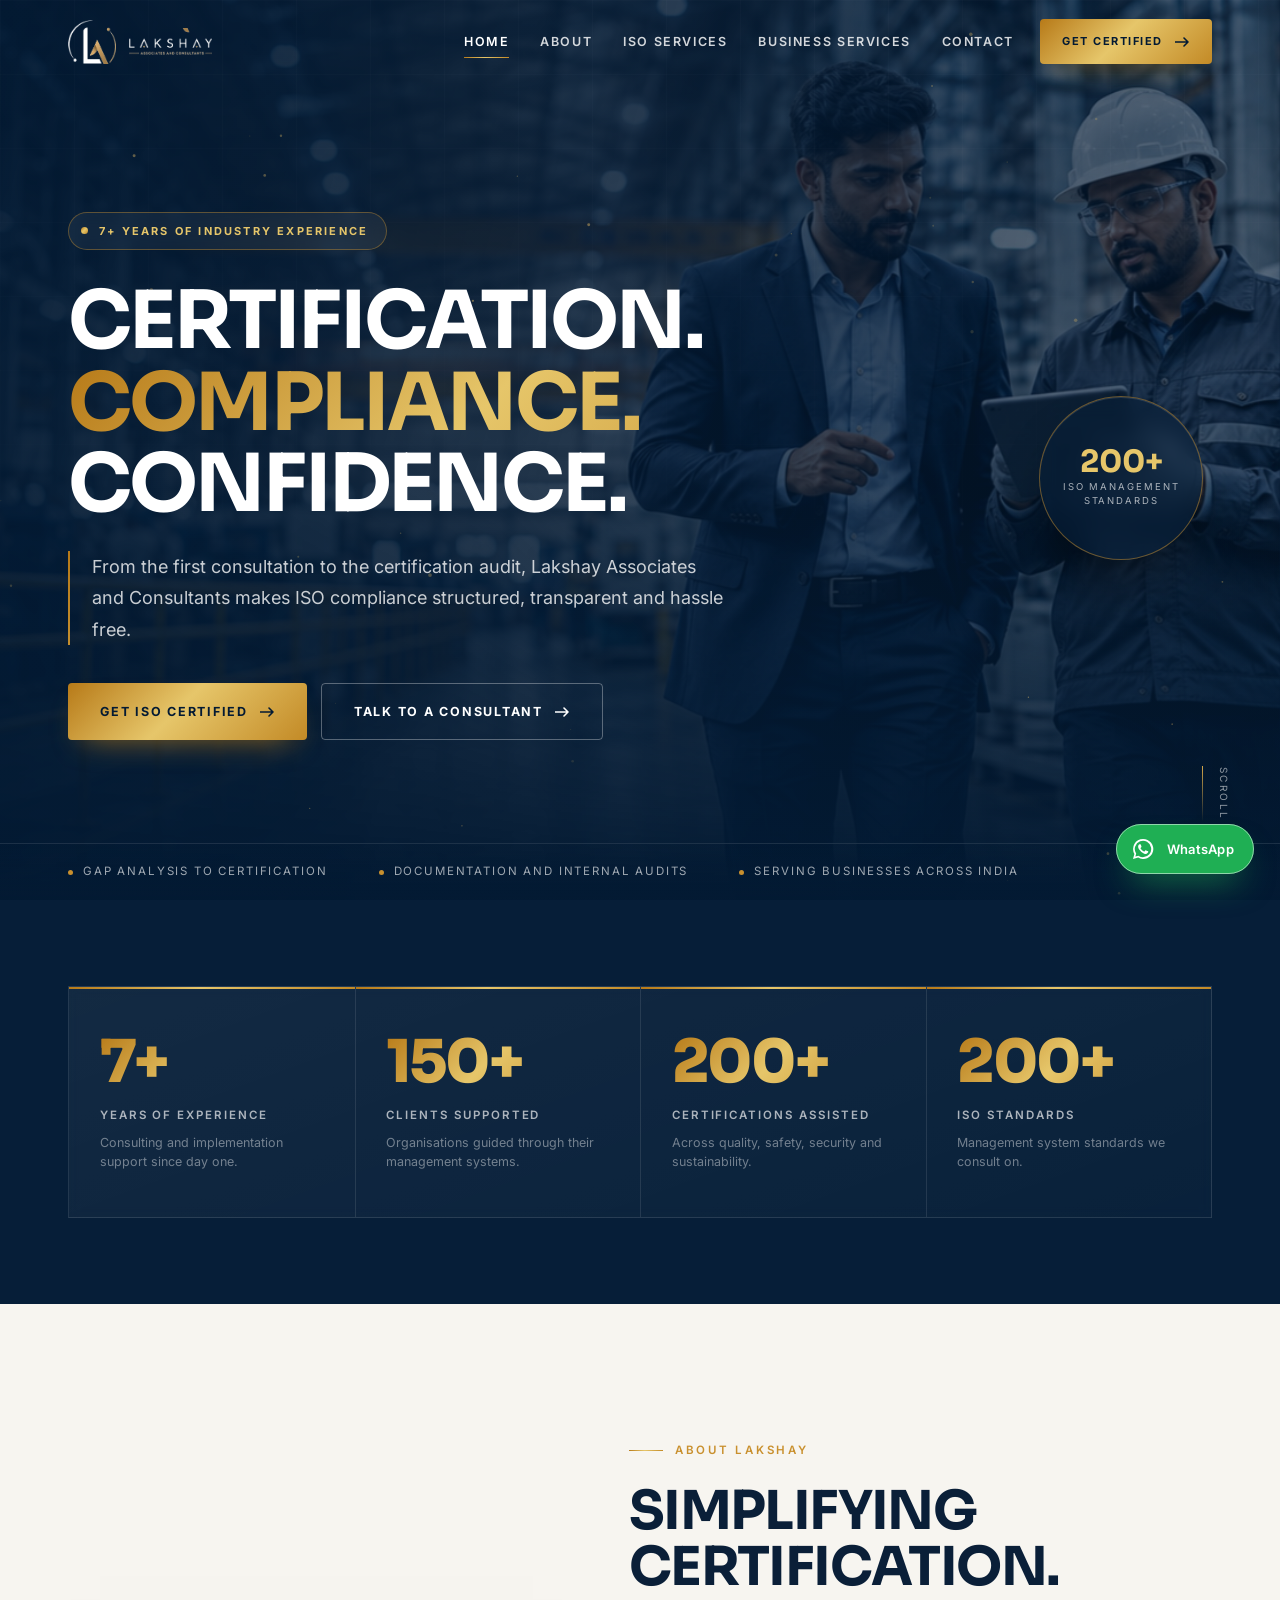
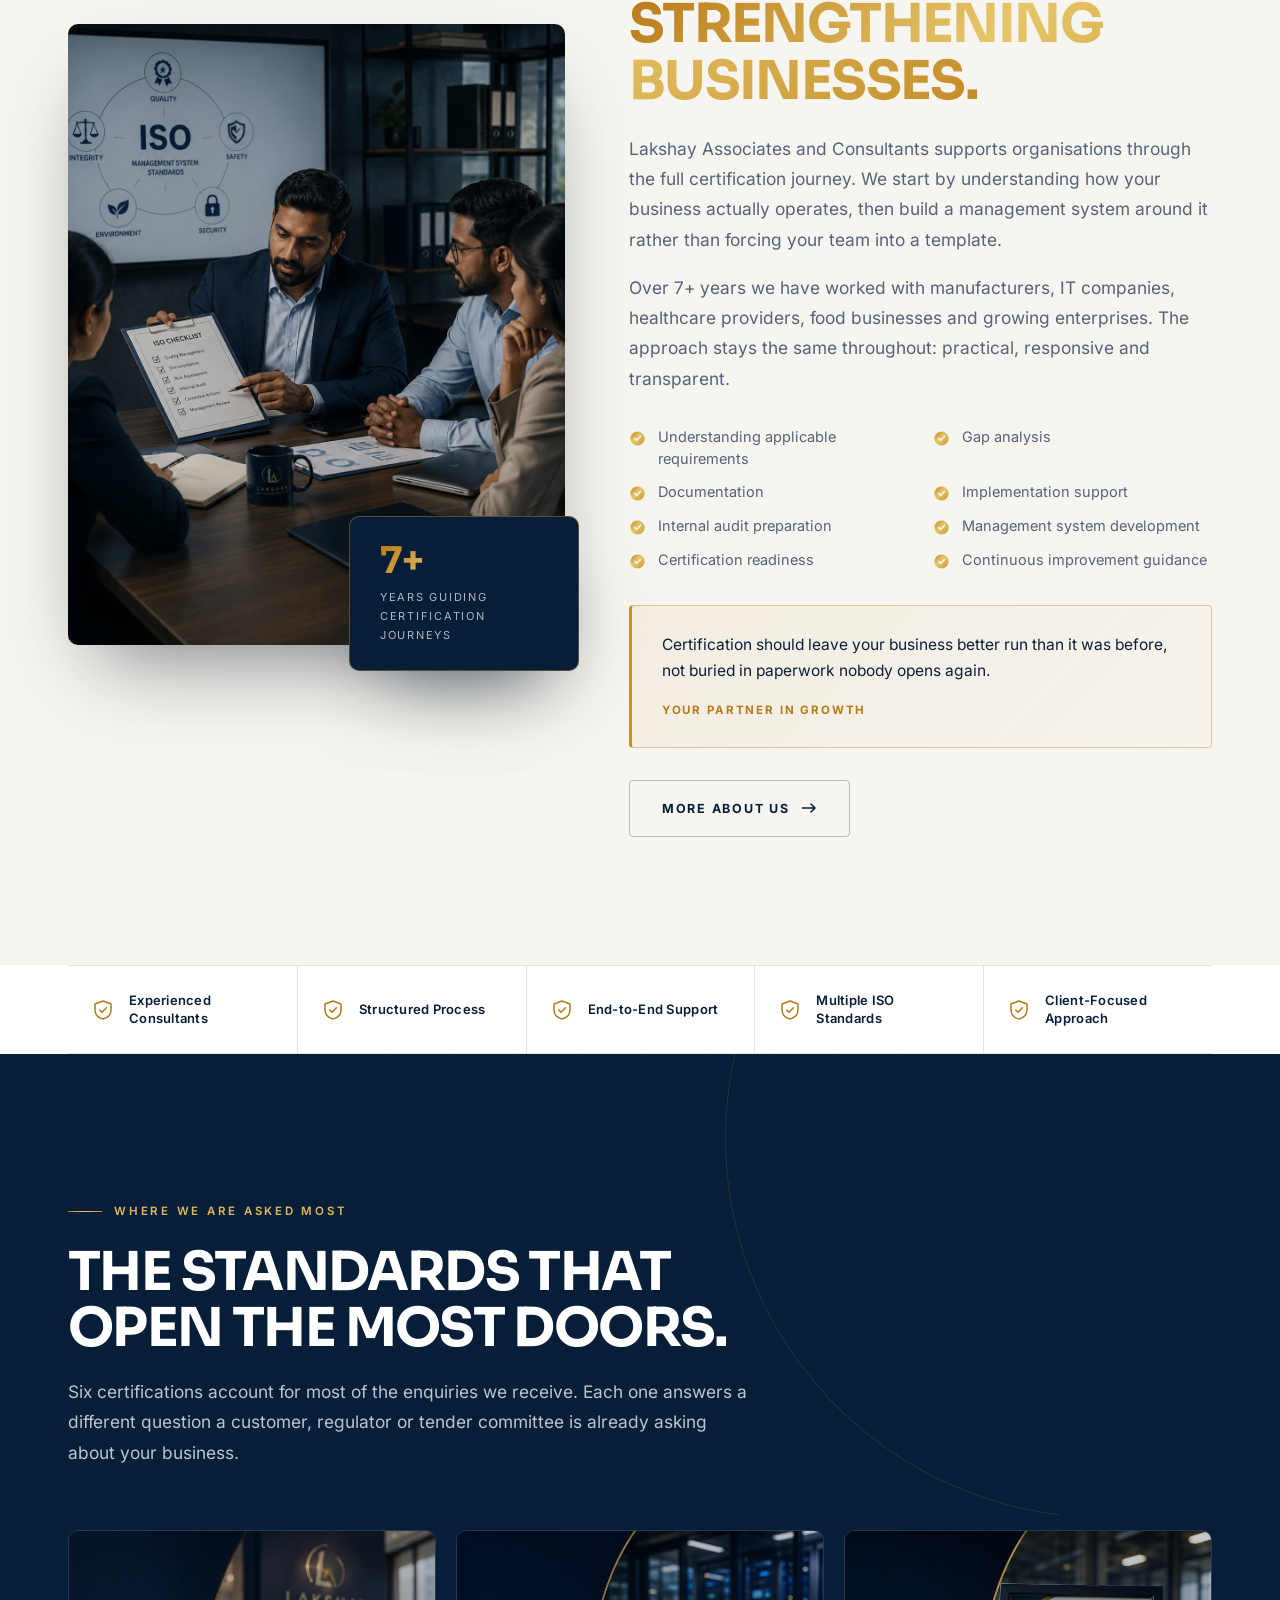
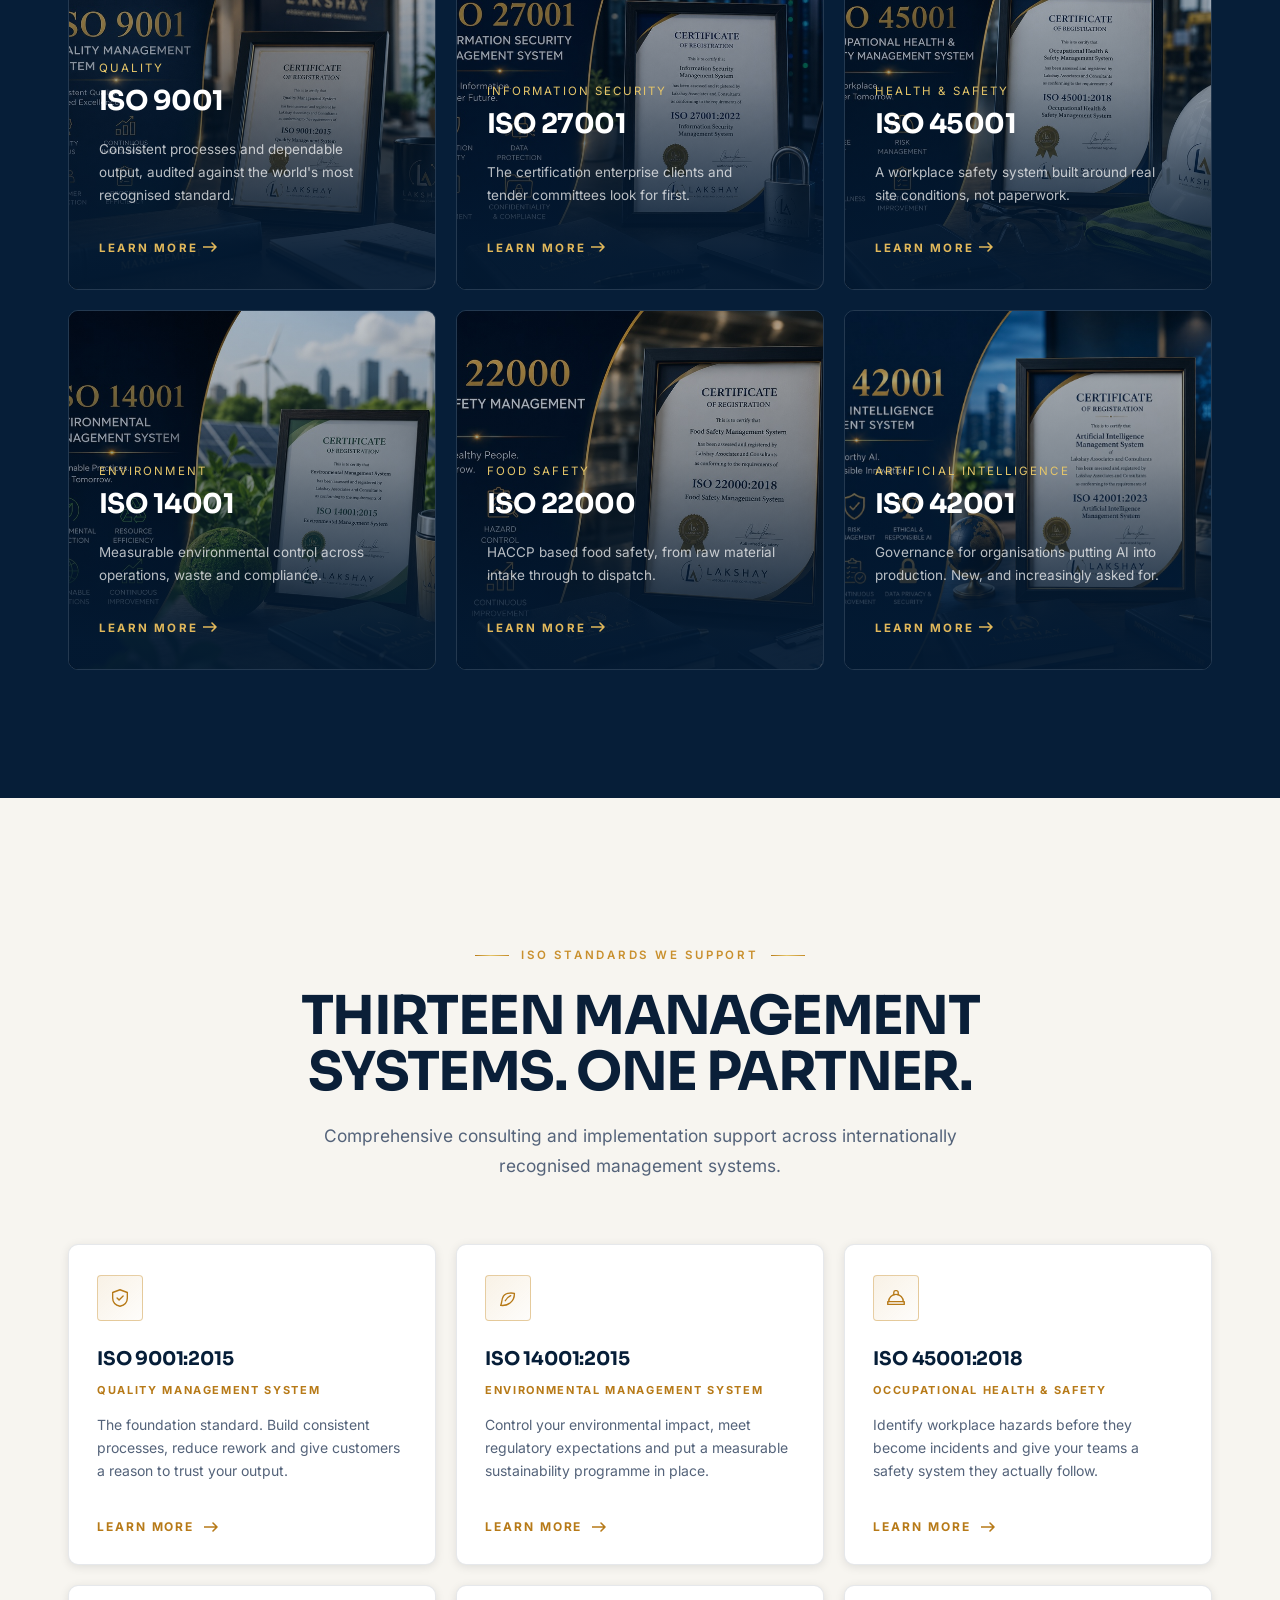
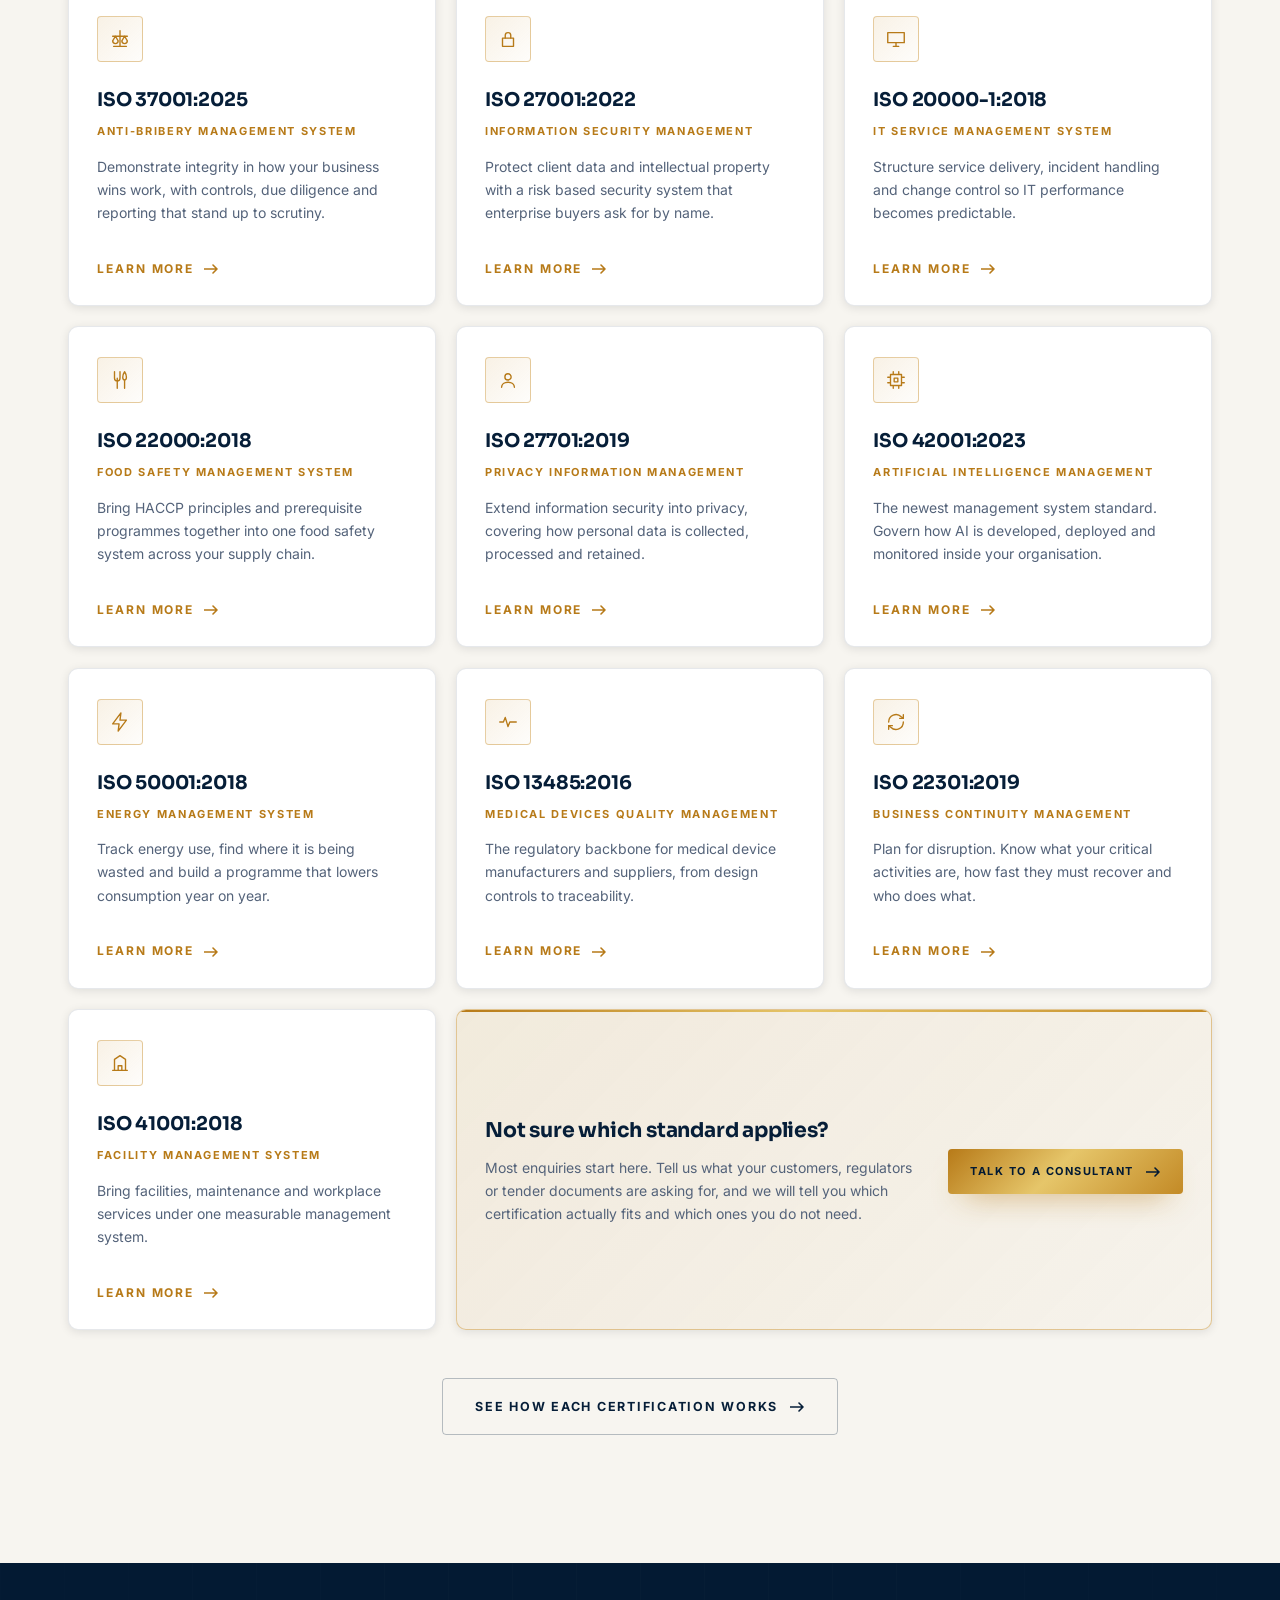
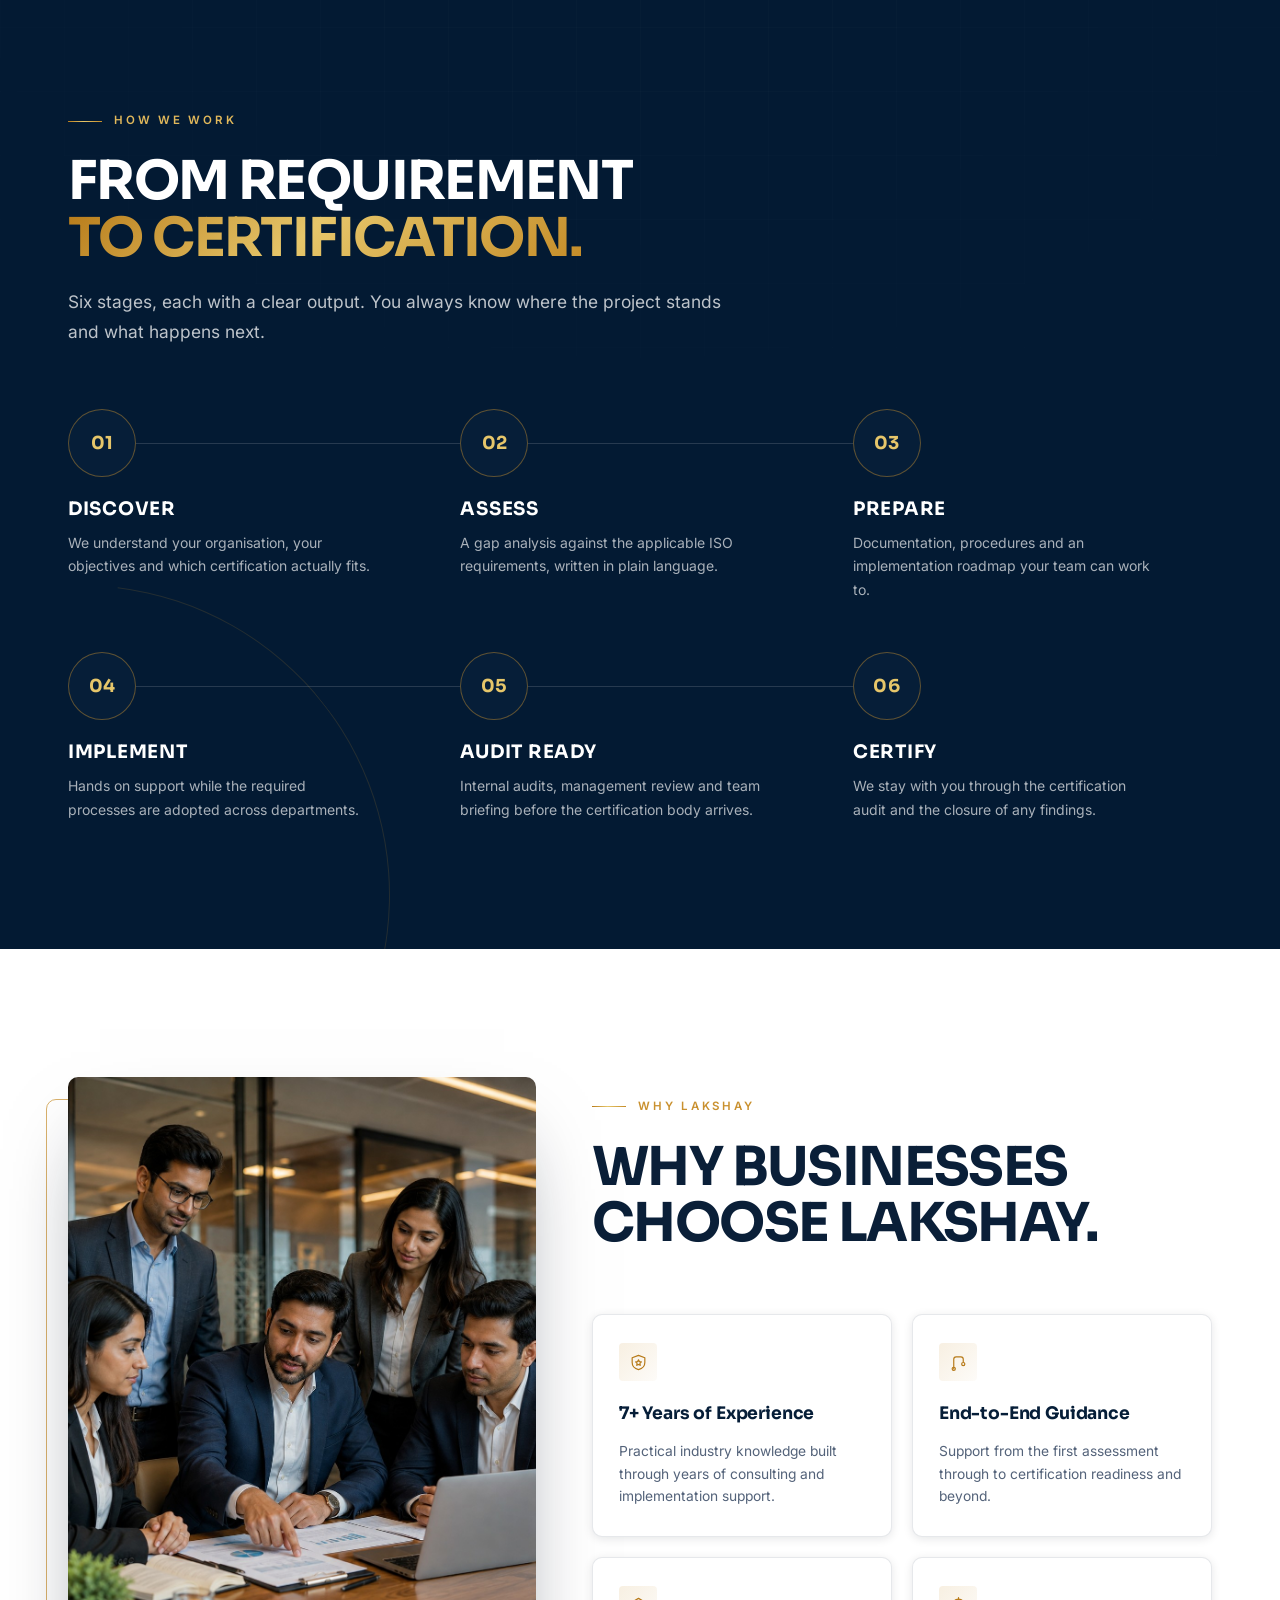
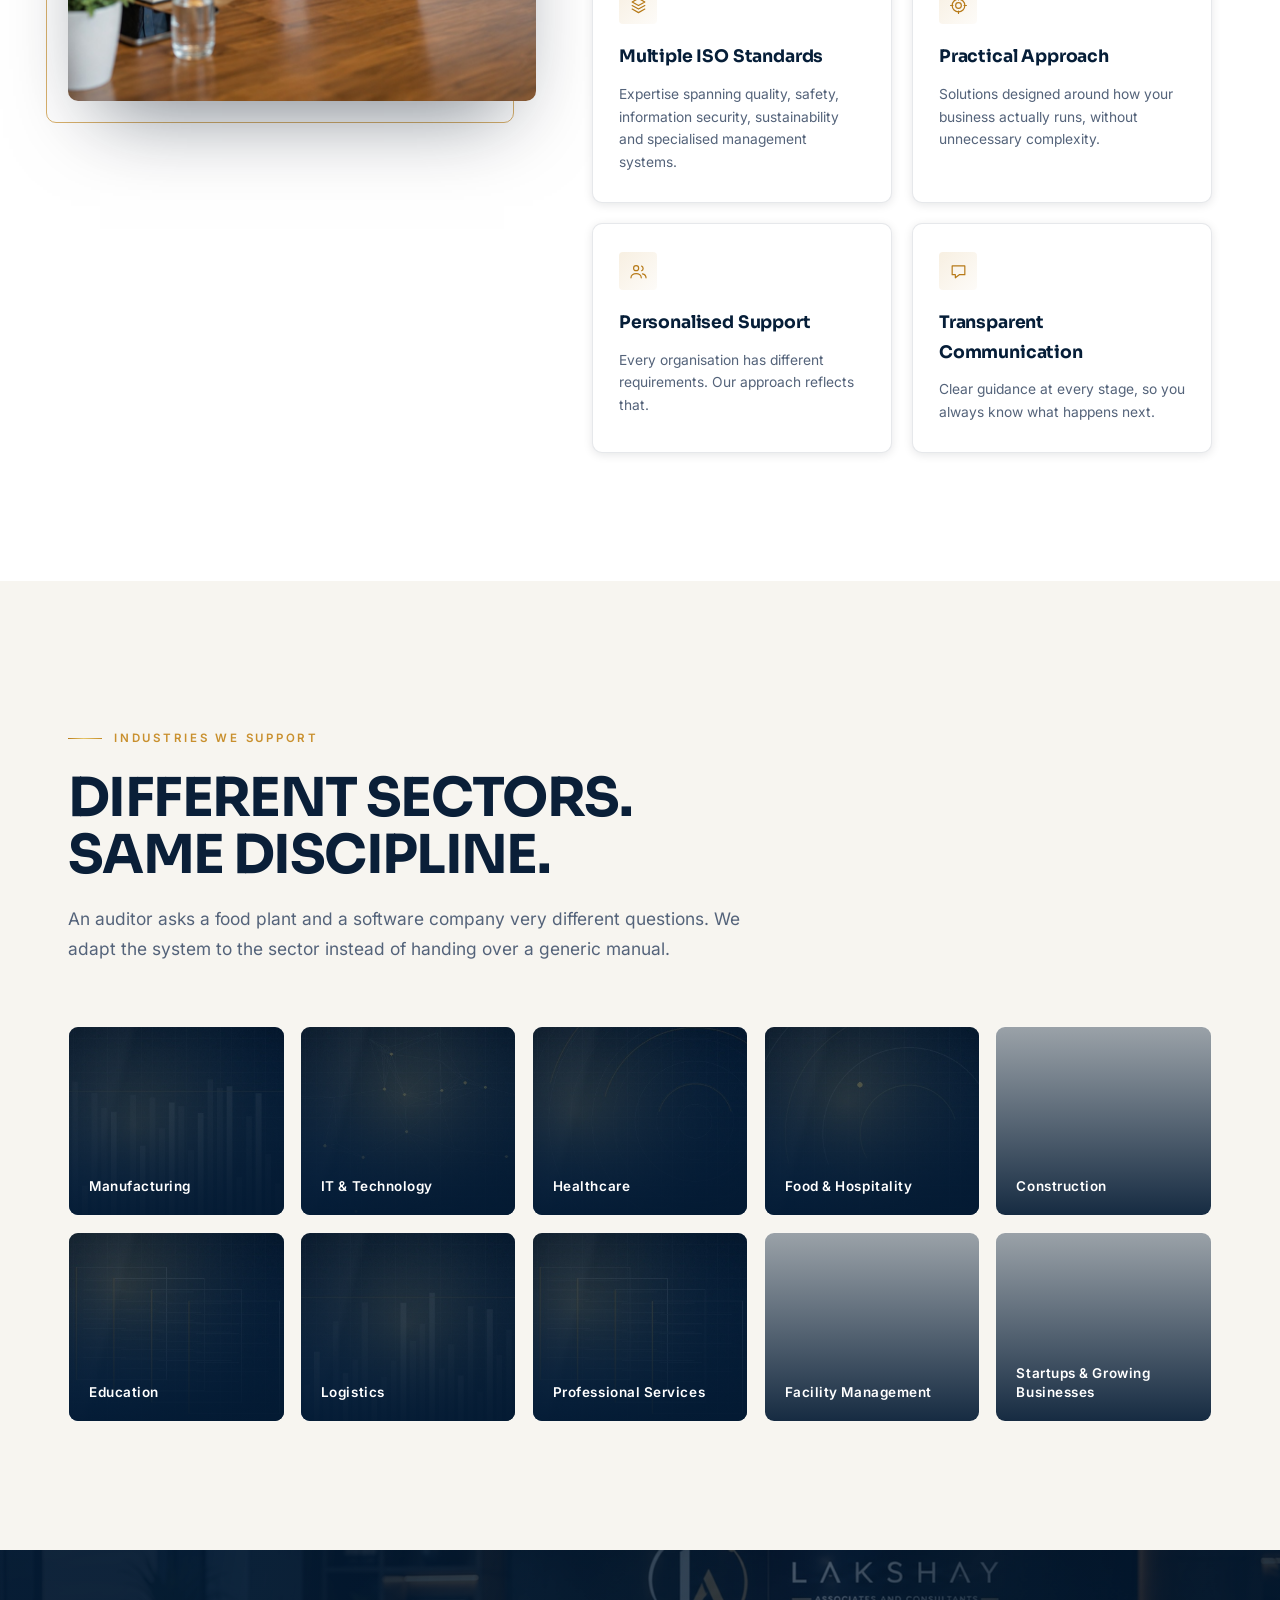
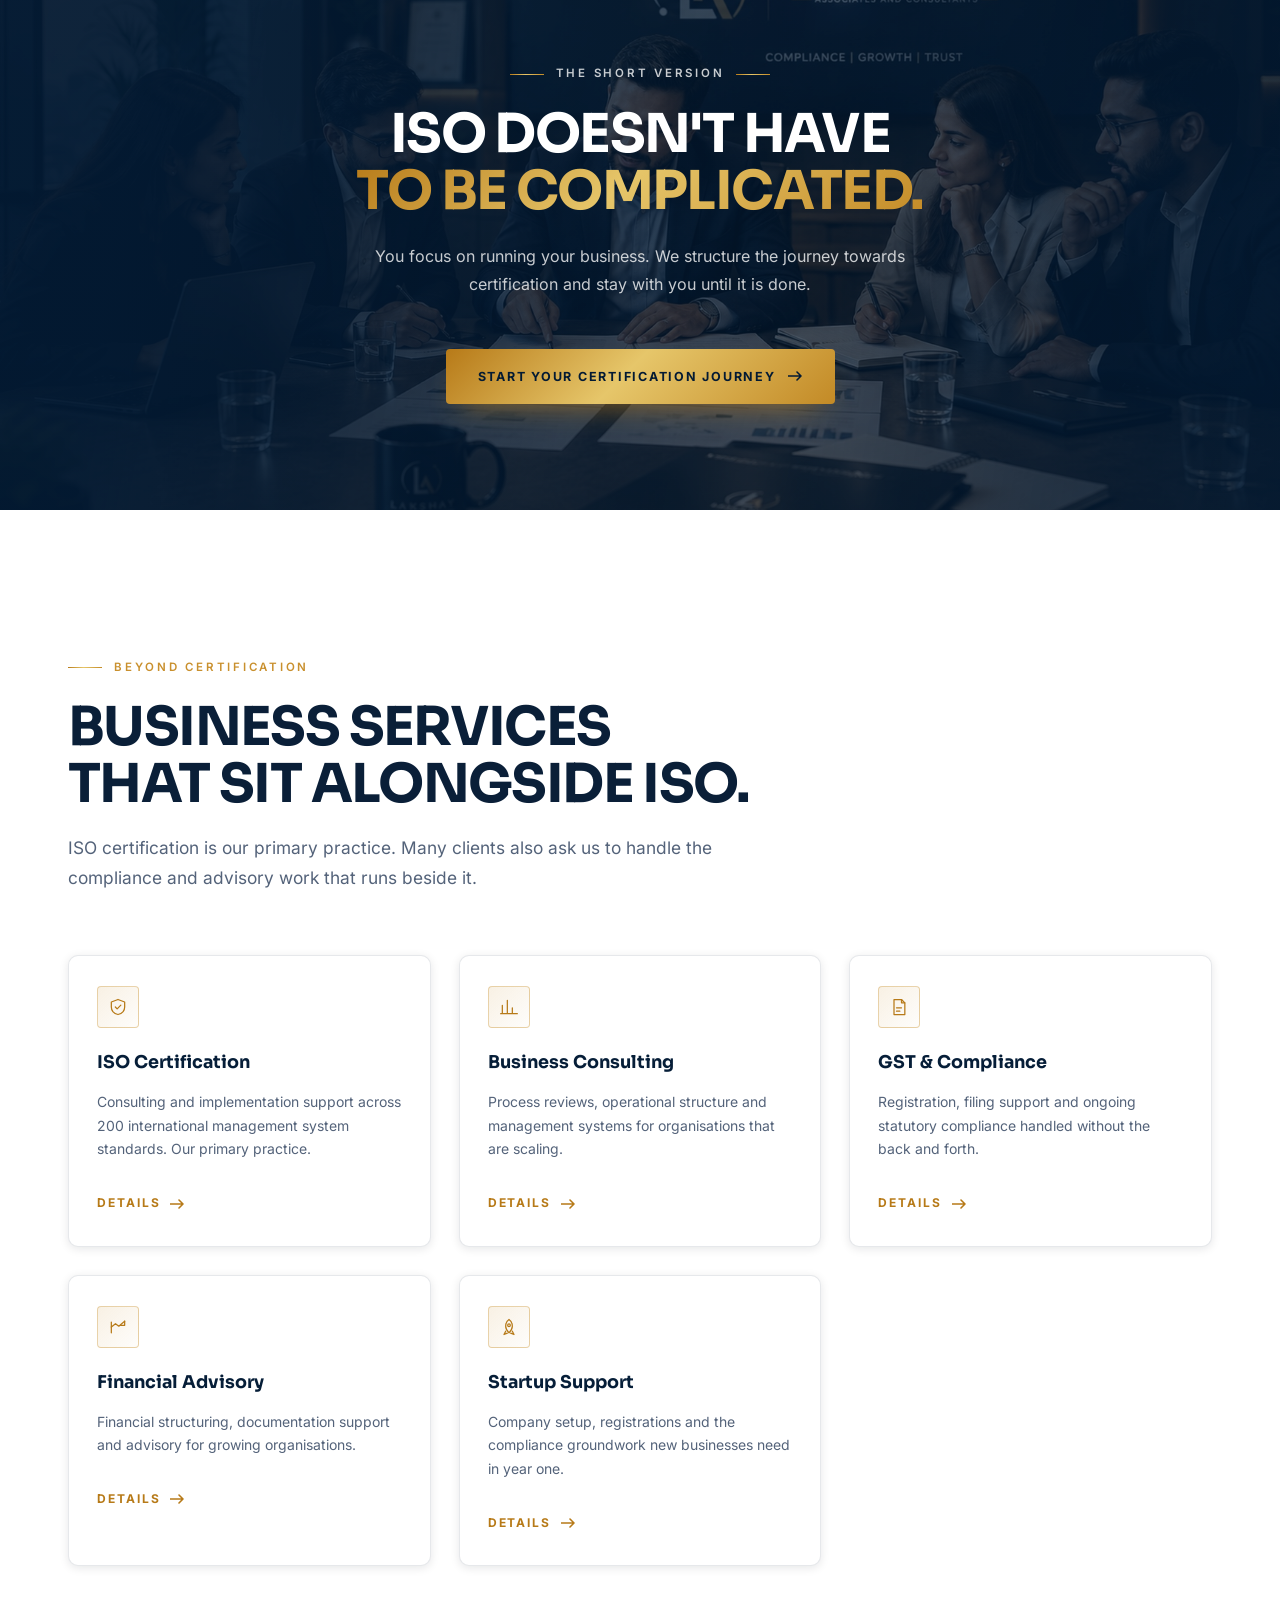
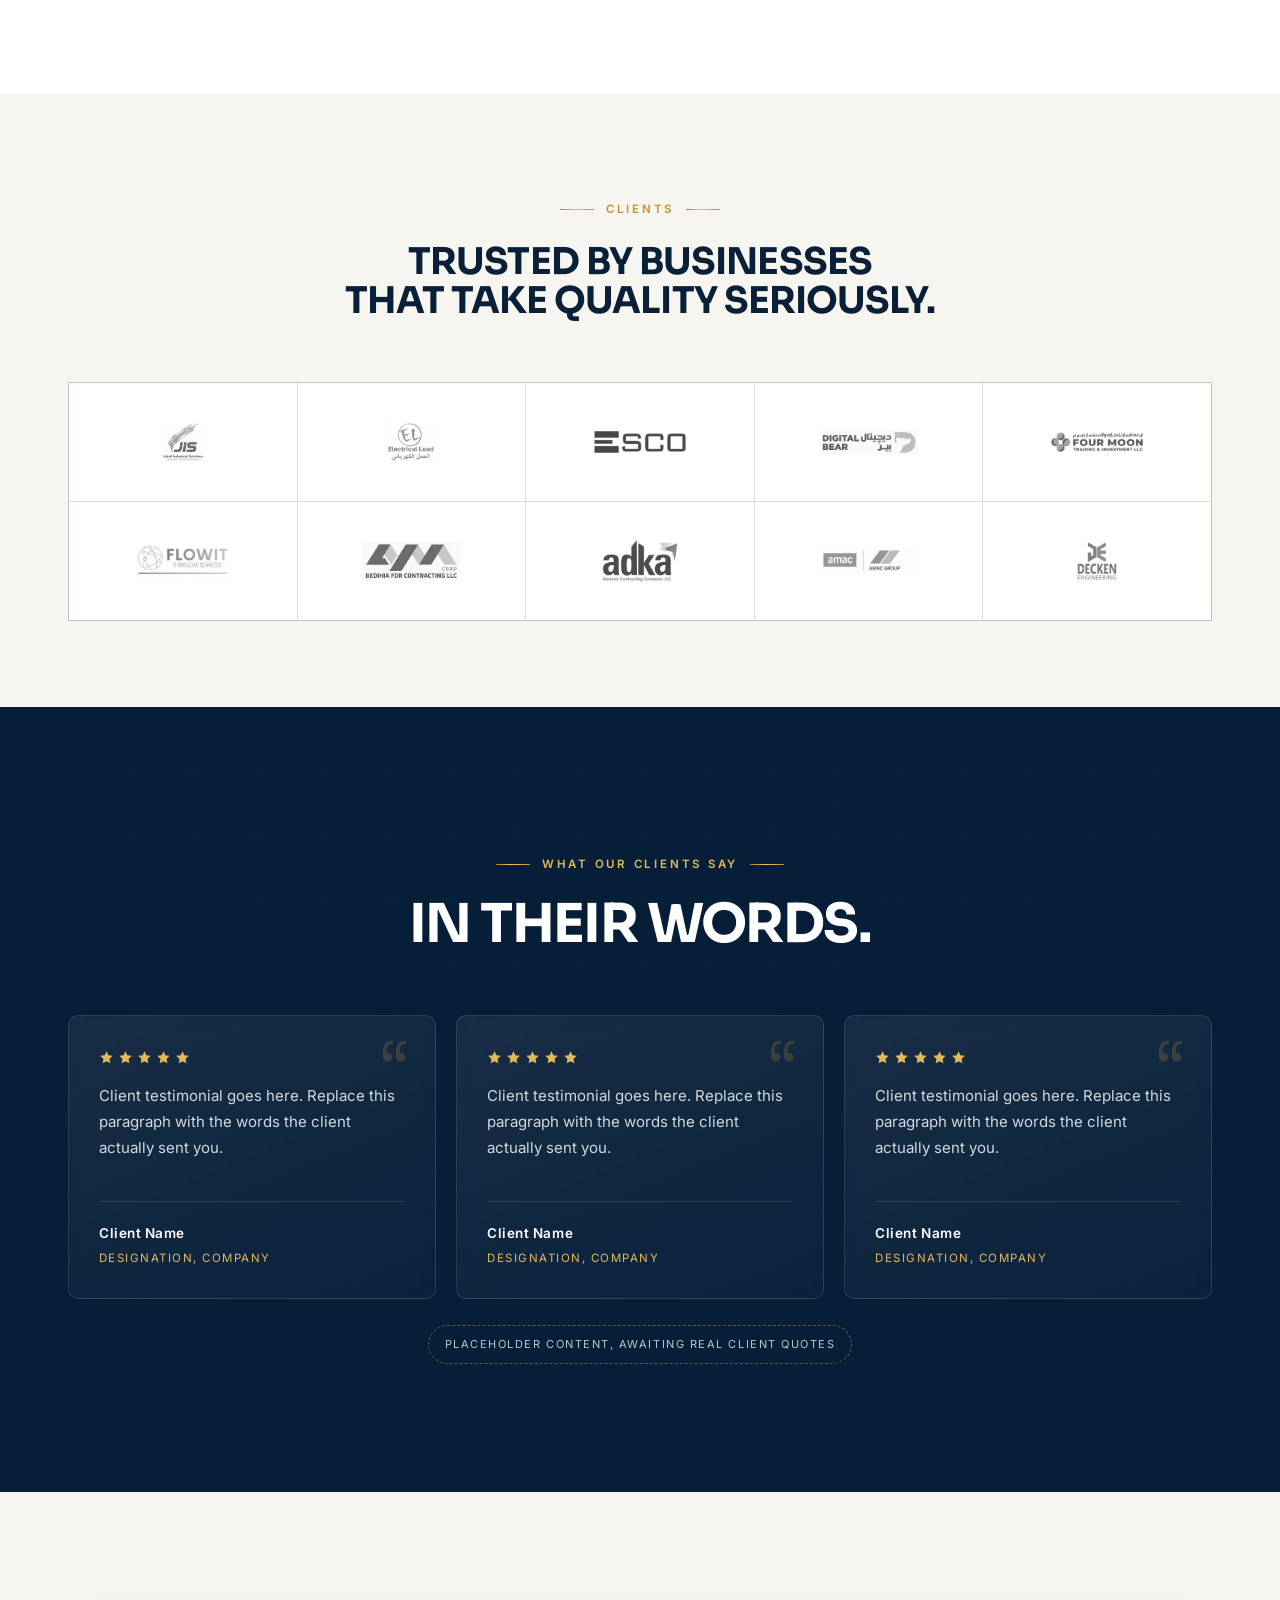
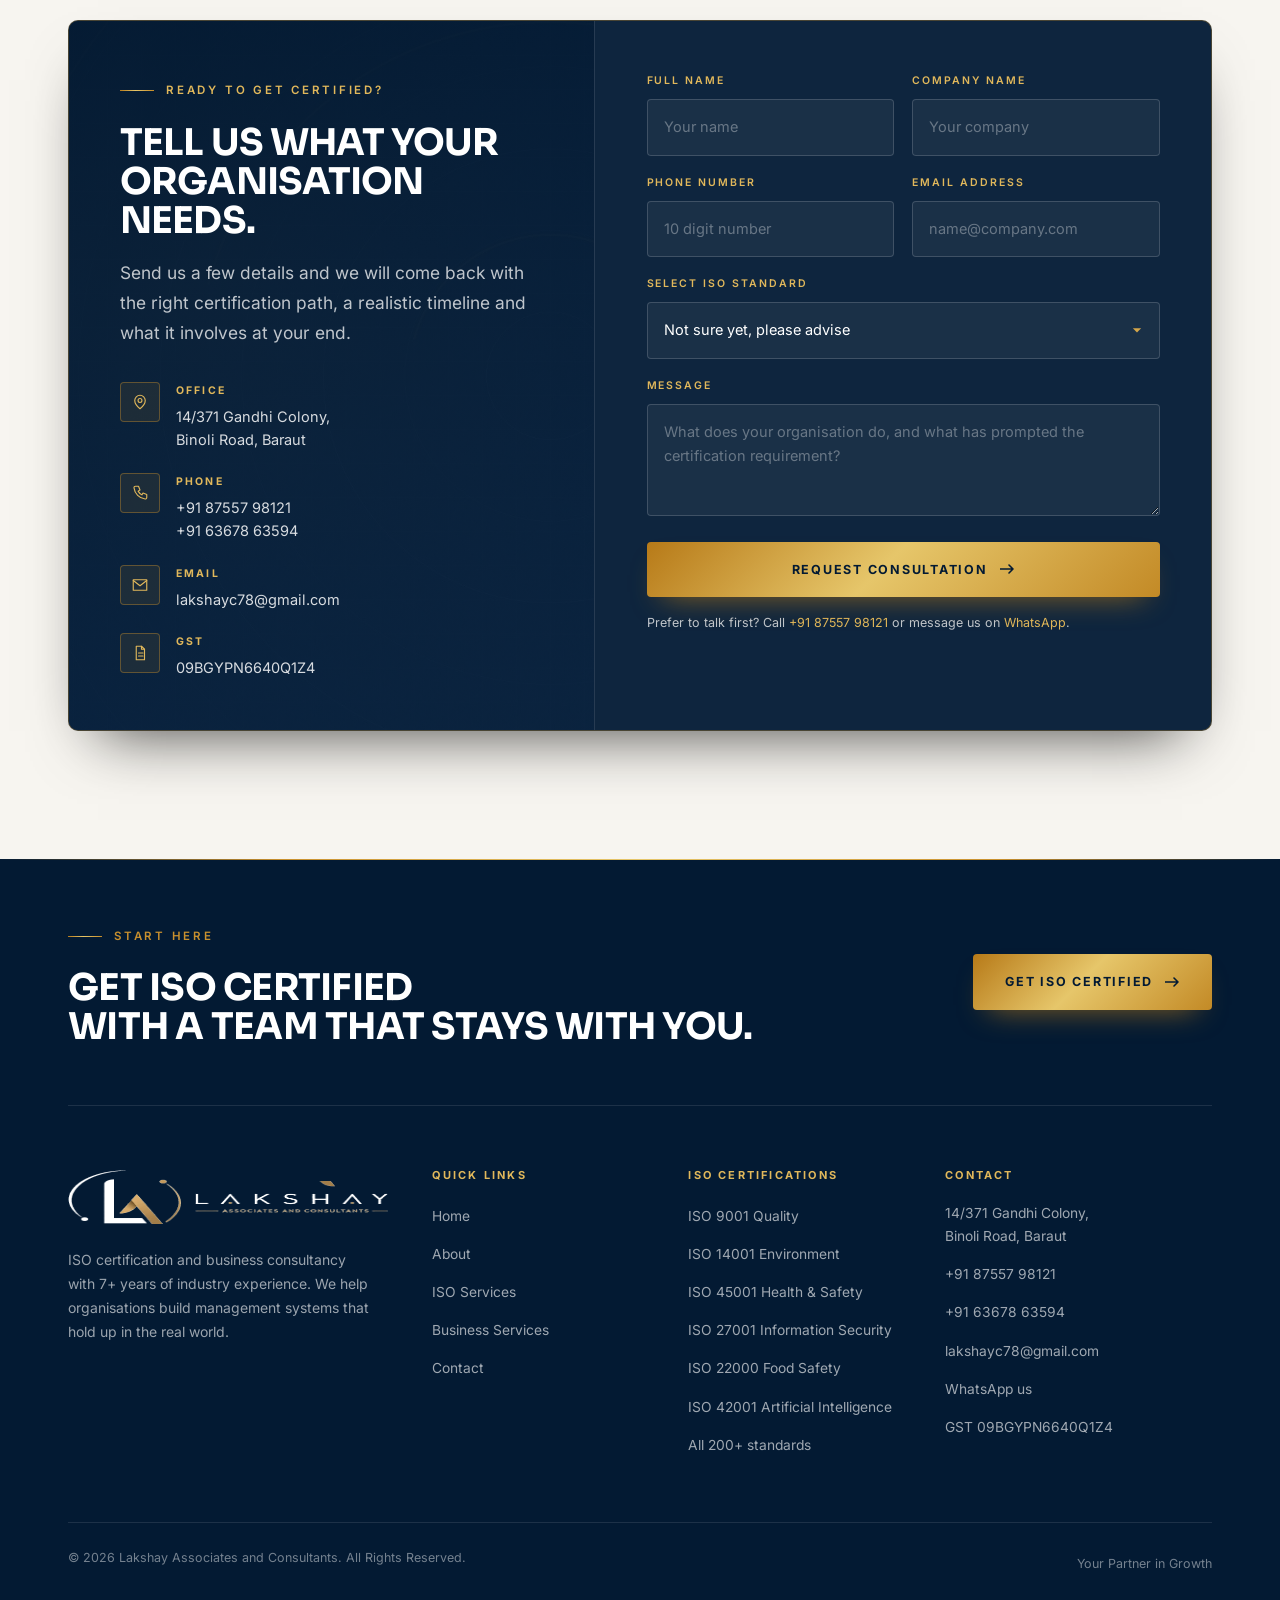
==== commit b4aab86d: "Update client logos and stats" ====
--- a/index.html
+++ b/index.html
@@ -28,7 +28,7 @@
     "@context":"https://schema.org",
     "@type":"ProfessionalService",
     "name":"Lakshay Associates and Consultants",
-    "description":"ISO certification consultancy and business consulting services. Support across 13 ISO management system standards.",
+    "description":"ISO certification consultancy and business consulting services. Support across 200+ ISO management system standards.",
     "image":"assets/img/lakshay-logo.png",
     "telephone":["+918755798121","+916367863594"],
     "email":"lakshayc78@gmail.com",
@@ -105,7 +105,7 @@
     </div>
 
     <div class="hero__float" aria-hidden="true">
-      <b>13</b>
+      <b>200+</b>
       <small>ISO Management<br>Standards</small>
     </div>
 
@@ -143,12 +143,12 @@
         <small>Organisations guided through their management systems.</small>
       </div>
       <div class="stat">
-        <b data-count="200" data-suffix="+">200+</b>
+        <b data-count="200+" data-suffix="+">200+</b>
         <span>Certifications Assisted</span>
         <small>Across quality, safety, security and sustainability.</small>
       </div>
       <div class="stat">
-        <b data-count="13" data-suffix="">13</b>
+        <b data-count="200+" data-suffix="+">200+</b>
         <span>ISO Standards</span>
         <small>Management system standards we consult on.</small>
       </div>
@@ -262,7 +262,7 @@
     </div>
   </section>
 
-  <!-- ============================= ALL 13 STANDARDS ============================= -->
+  <!-- ============================= ALL 200+ STANDARDS ============================= -->
   <section class="section band-ivory" id="standards">
     <div class="container">
       <div class="section-head section-head--center" data-reveal>
@@ -554,7 +554,7 @@
       <a class="info-card" href="iso-services.html">
         <i><svg viewBox="0 0 24 24" fill="none" stroke="currentColor" stroke-width="1.5" stroke-linecap="round" stroke-linejoin="round" aria-hidden="true" focusable="false"><path d="M12 3 4 6v6c0 4.5 3.4 7.9 8 9 4.6-1.1 8-4.5 8-9V6l-8-3Z"/><path d="m8.8 12 2.2 2.2 4.4-4.4"/></svg></i>
         <b>ISO Certification</b>
-        <p>Consulting and implementation support across 13 international management system standards. Our primary practice.</p>
+        <p>Consulting and implementation support across 200 international management system standards. Our primary practice.</p>
         <span class="link-arrow" style="margin-top:18px">Details <svg class="arw" width="15" height="10" viewBox="0 0 15 10" fill="none" aria-hidden="true"><path d="M0 5h13M9 1l4 4-4 4" stroke="currentColor" stroke-width="1.6" stroke-linecap="round" stroke-linejoin="round"/></svg></span>
       </a>
       <a class="info-card" href="business-services.html#consulting">
@@ -634,7 +634,16 @@
     <img src="assets/img/clients/client-adka.jpg" alt="Adka General Contracting Company LLC">
   </div>
 
-</div>
+  <div class="logo-slot">
+    <img src="assets/img/clients/client-amac-group.jpg" alt="AMAC Group">
+  </div>
+
+  <div class="logo-slot">
+    <img src="assets/img/clients/client-decken-engineering.jpg" alt="Decken Engineering">
+  </div>
+
+    </div>
+  </div>
   </section>
 
   <!-- ============================= TESTIMONIALS ============================= -->
@@ -783,7 +792,7 @@
 
       <div class="footer-col">
         <h3>ISO Certifications</h3>
-        <ul><li><a href="iso-services.html#iso-9001">ISO 9001 Quality</a></li><li><a href="iso-services.html#iso-14001">ISO 14001 Environment</a></li><li><a href="iso-services.html#iso-45001">ISO 45001 Health &amp; Safety</a></li><li><a href="iso-services.html#iso-27001">ISO 27001 Information Security</a></li><li><a href="iso-services.html#iso-22000">ISO 22000 Food Safety</a></li><li><a href="iso-services.html#iso-42001">ISO 42001 Artificial Intelligence</a></li><li><a href="iso-services.html">All 13 standards</a></li></ul>
+        <ul><li><a href="iso-services.html#iso-9001">ISO 9001 Quality</a></li><li><a href="iso-services.html#iso-14001">ISO 14001 Environment</a></li><li><a href="iso-services.html#iso-45001">ISO 45001 Health &amp; Safety</a></li><li><a href="iso-services.html#iso-27001">ISO 27001 Information Security</a></li><li><a href="iso-services.html#iso-22000">ISO 22000 Food Safety</a></li><li><a href="iso-services.html#iso-42001">ISO 42001 Artificial Intelligence</a></li><li><a href="iso-services.html">All 200+ standards</a></li></ul>
       </div>
 
       <div class="footer-col">
--- a/assets/css/style.css
+++ b/assets/css/style.css
@@ -674,7 +674,7 @@
 .cta-band .btn{margin-top:34px;}
 
 /* 19 CLIENTS ============================================================= */
-.logo-grid{display:grid;grid-template-columns:repeat(4,1fr);gap:1px;background:rgba(11,36,64,.12);border:1px solid rgba(11,36,64,.12);}
+.logo-grid{display:grid;grid-template-columns:repeat(5,1fr);gap:1px;background:rgba(11,36,64,.12);border:1px solid rgba(11,36,64,.12);}
 .logo-slot{
   display:grid;place-content:center;min-height:118px;background:var(--white);
   font-size:10.5px;letter-spacing:.2em;text-transform:uppercase;color:rgba(11,36,64,.34);
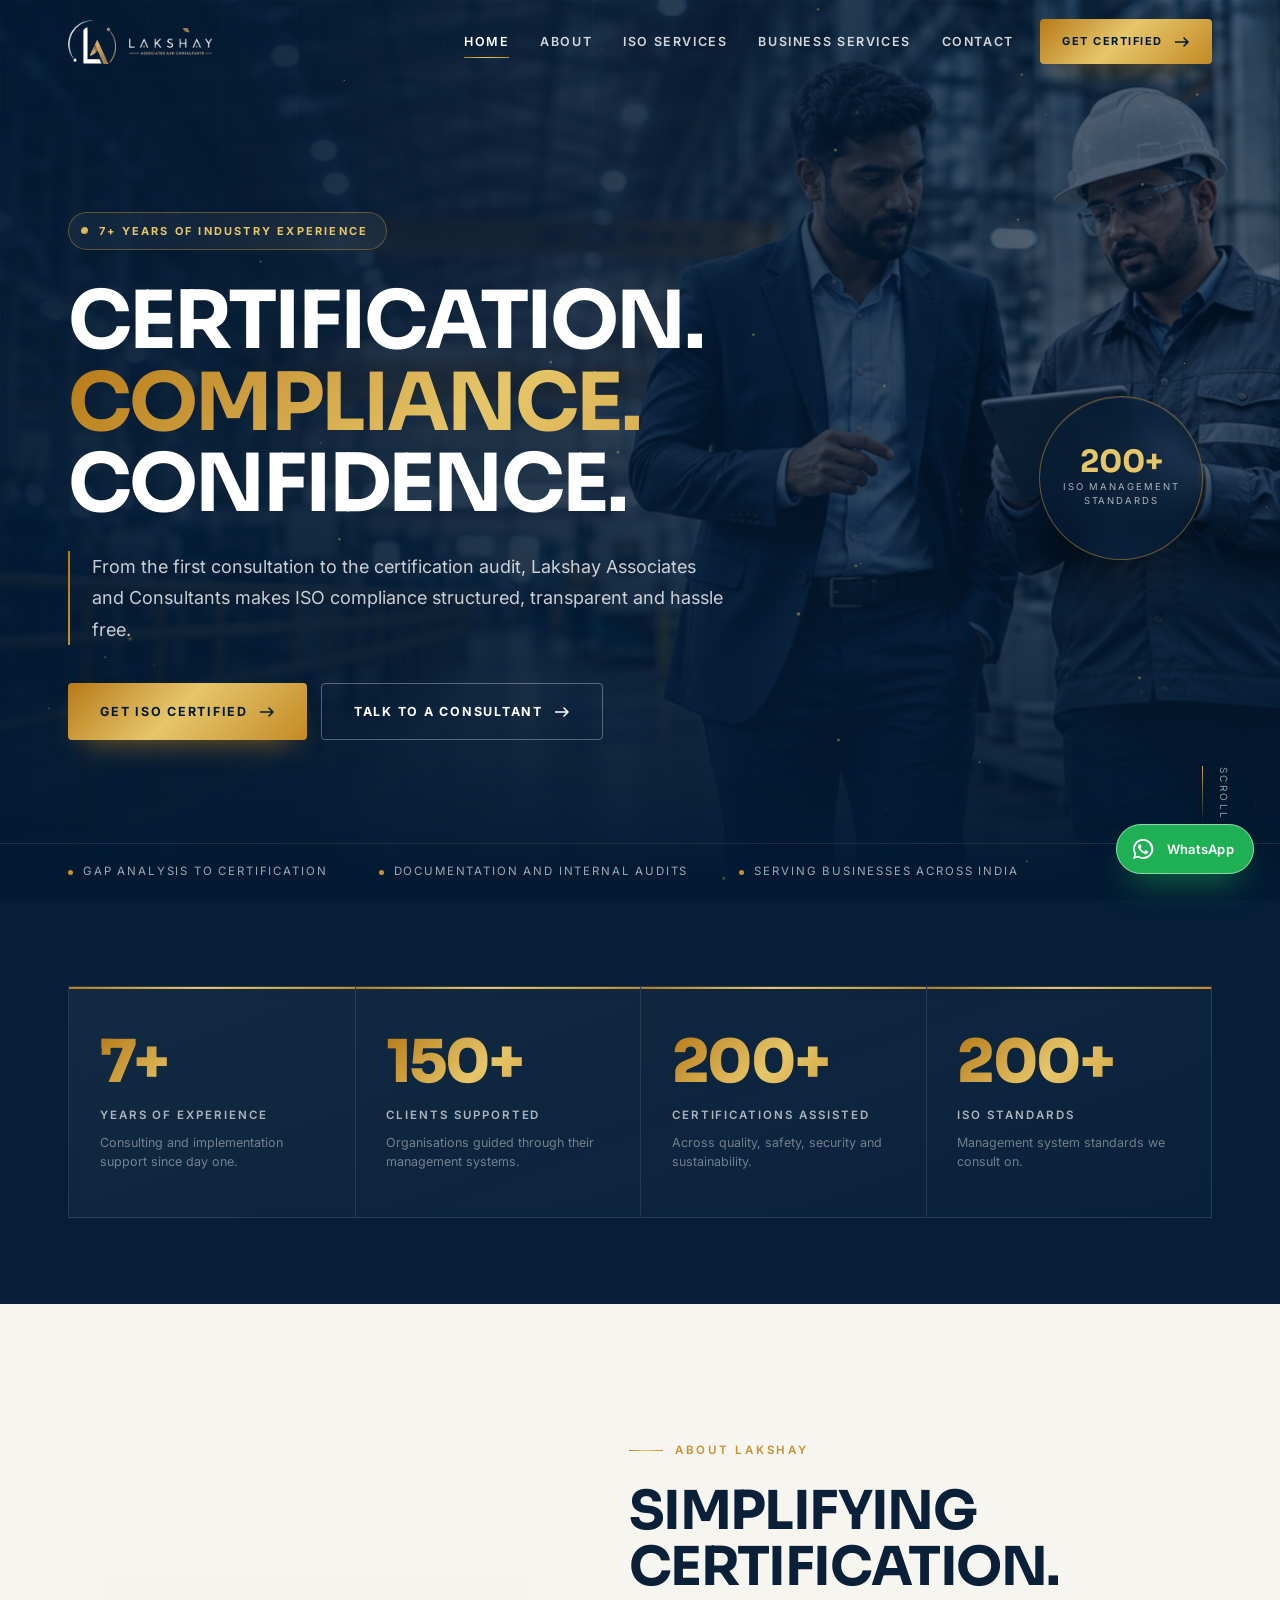
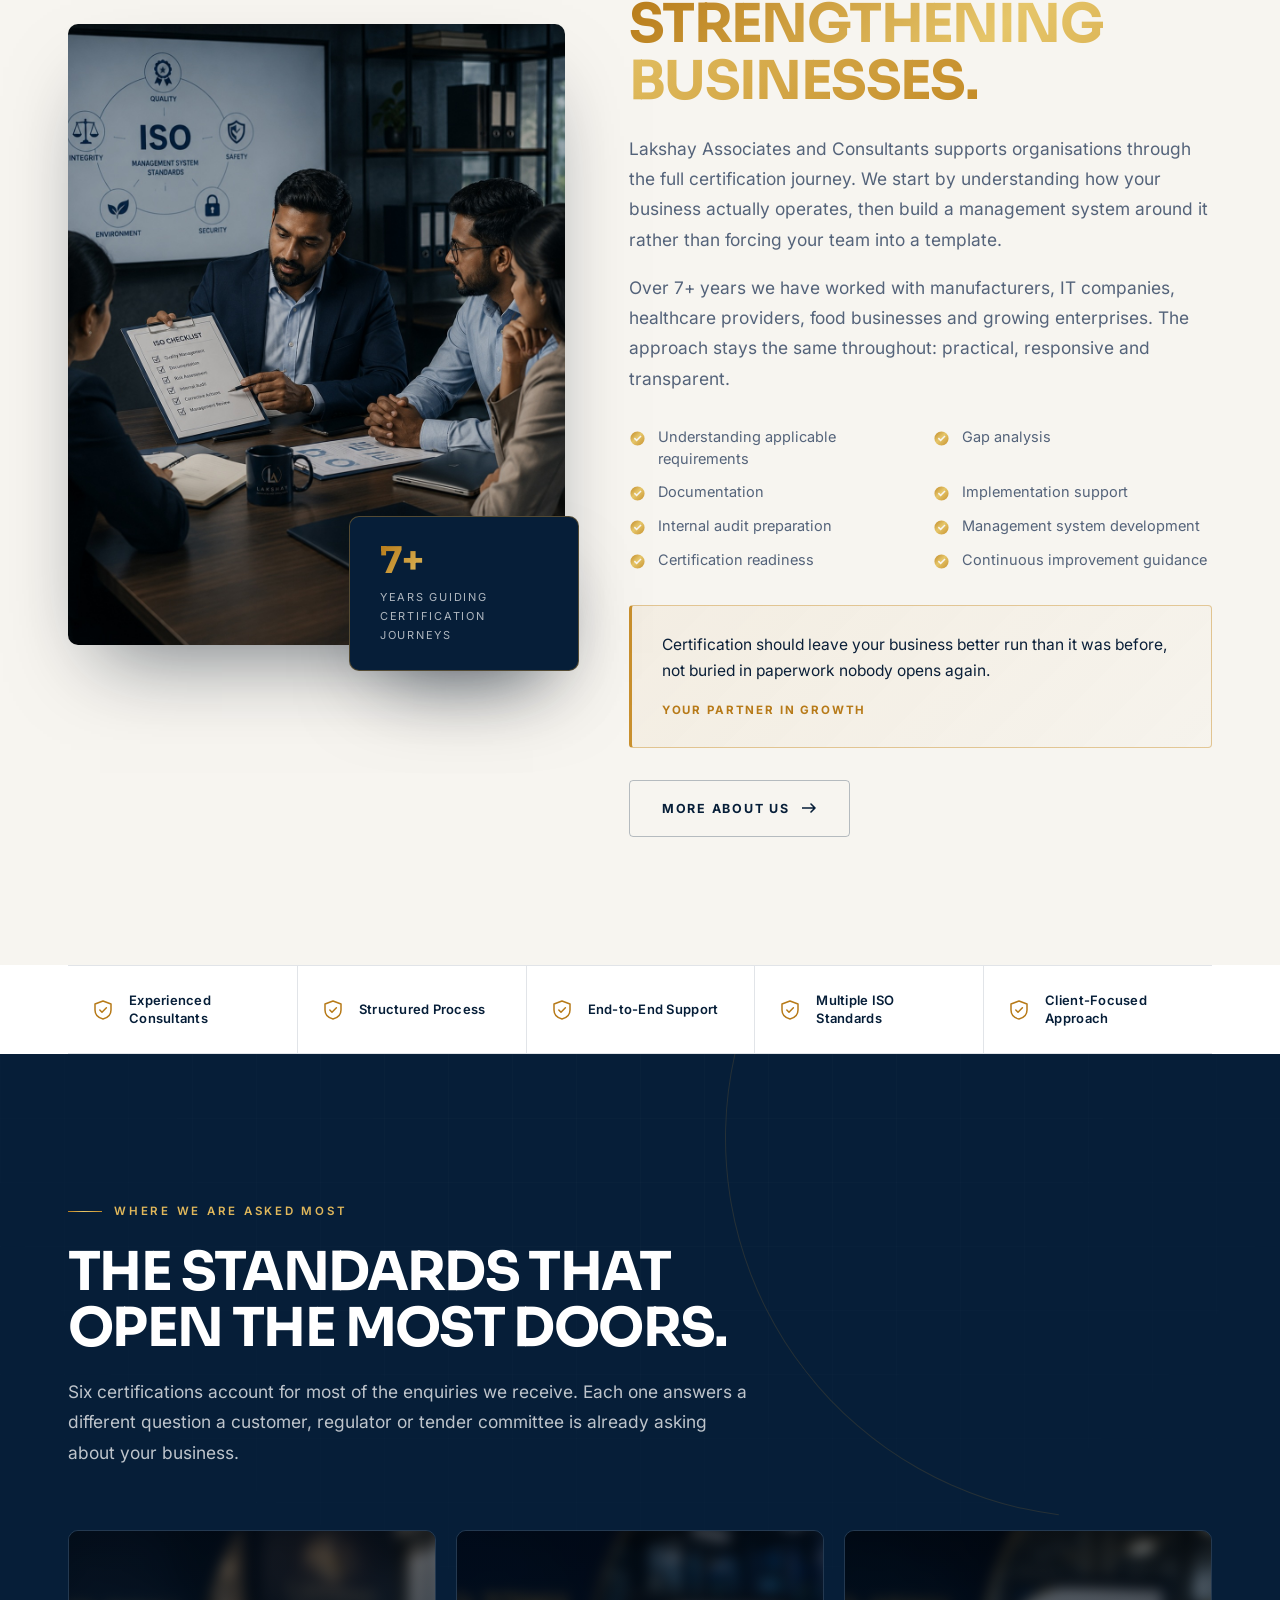
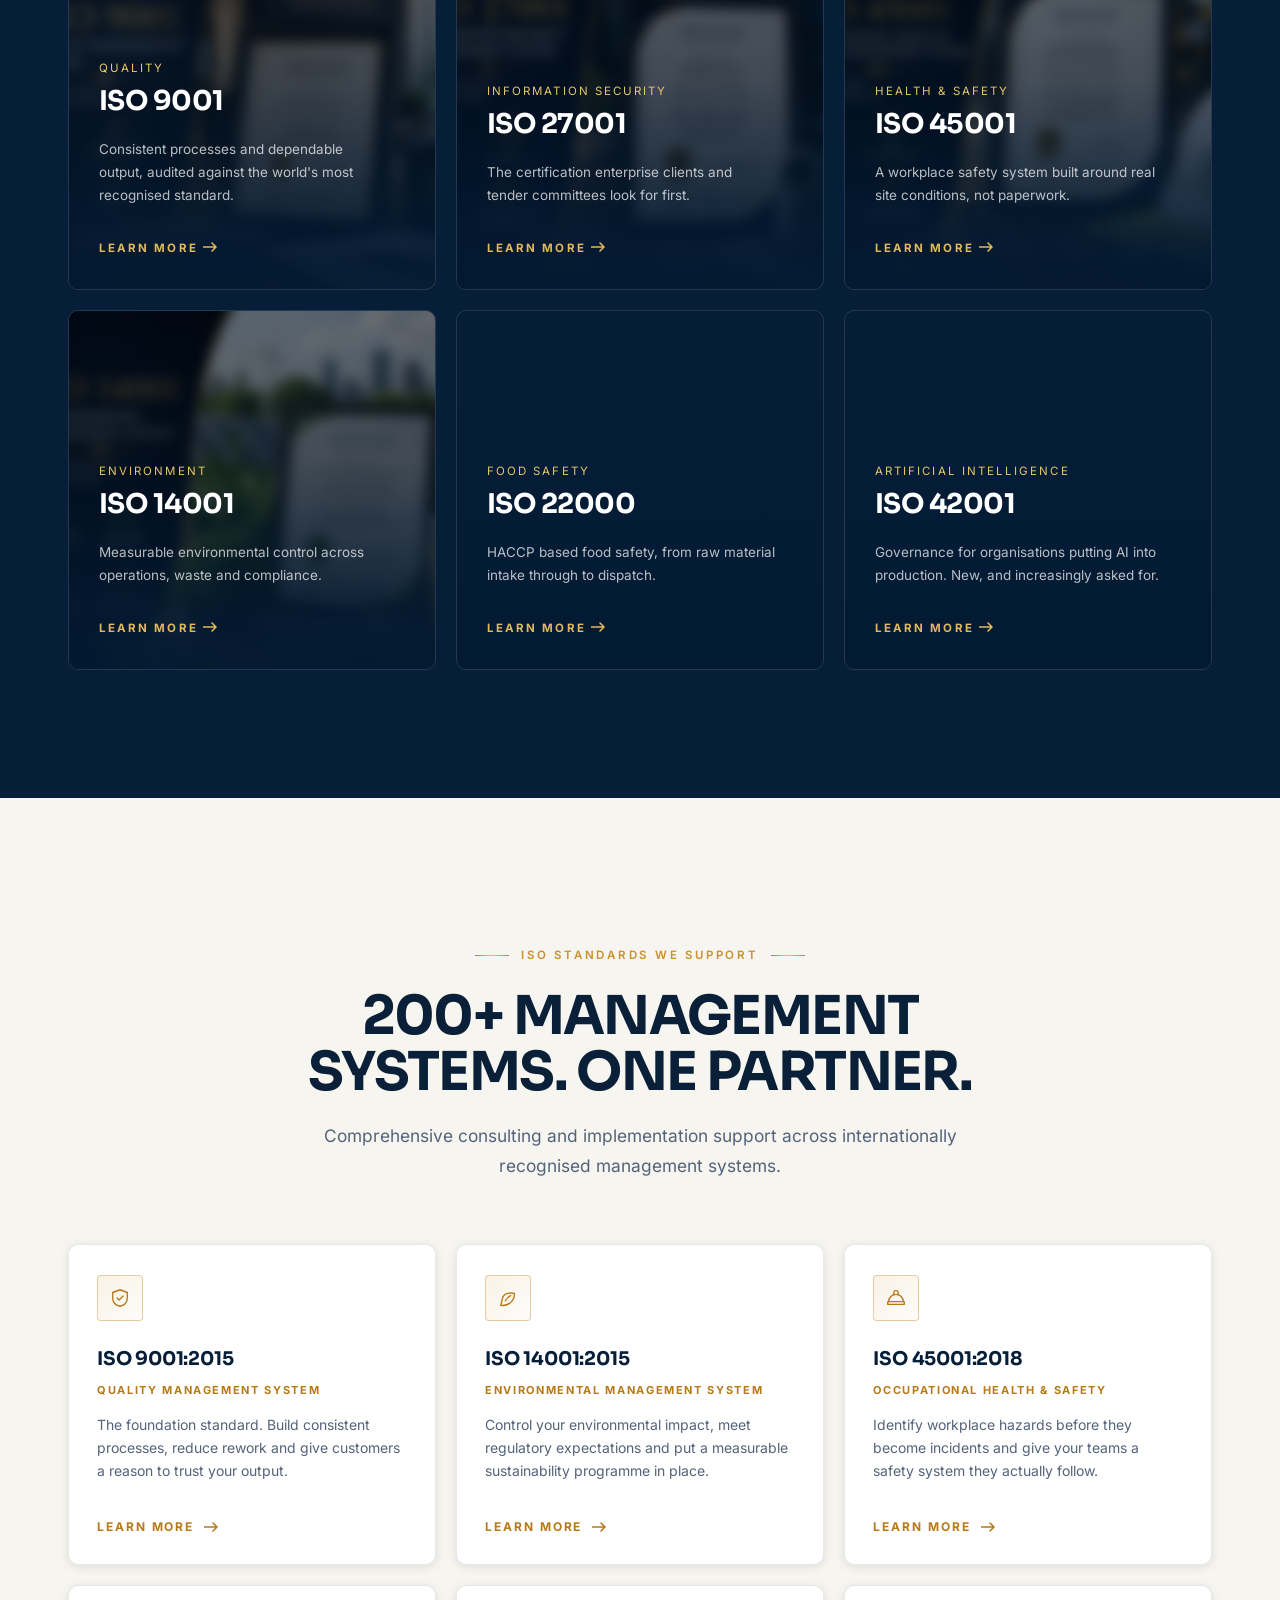
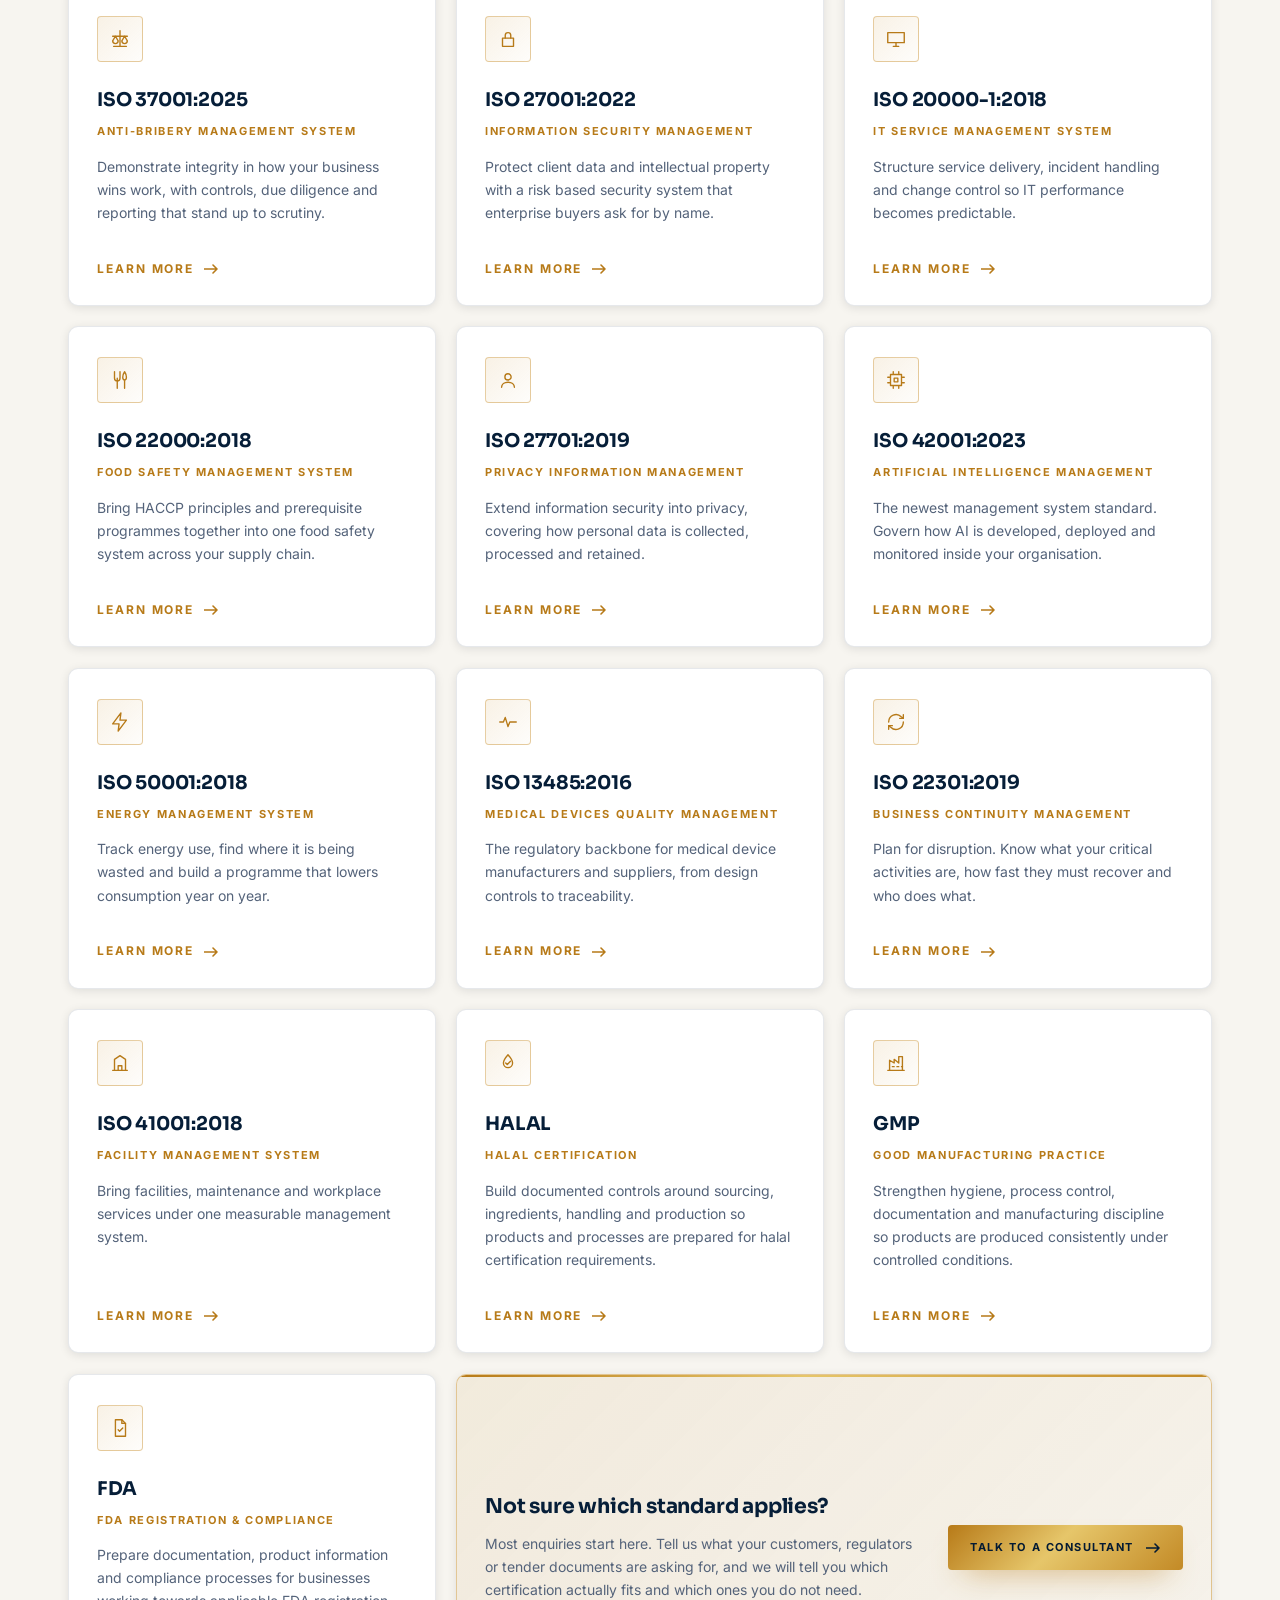
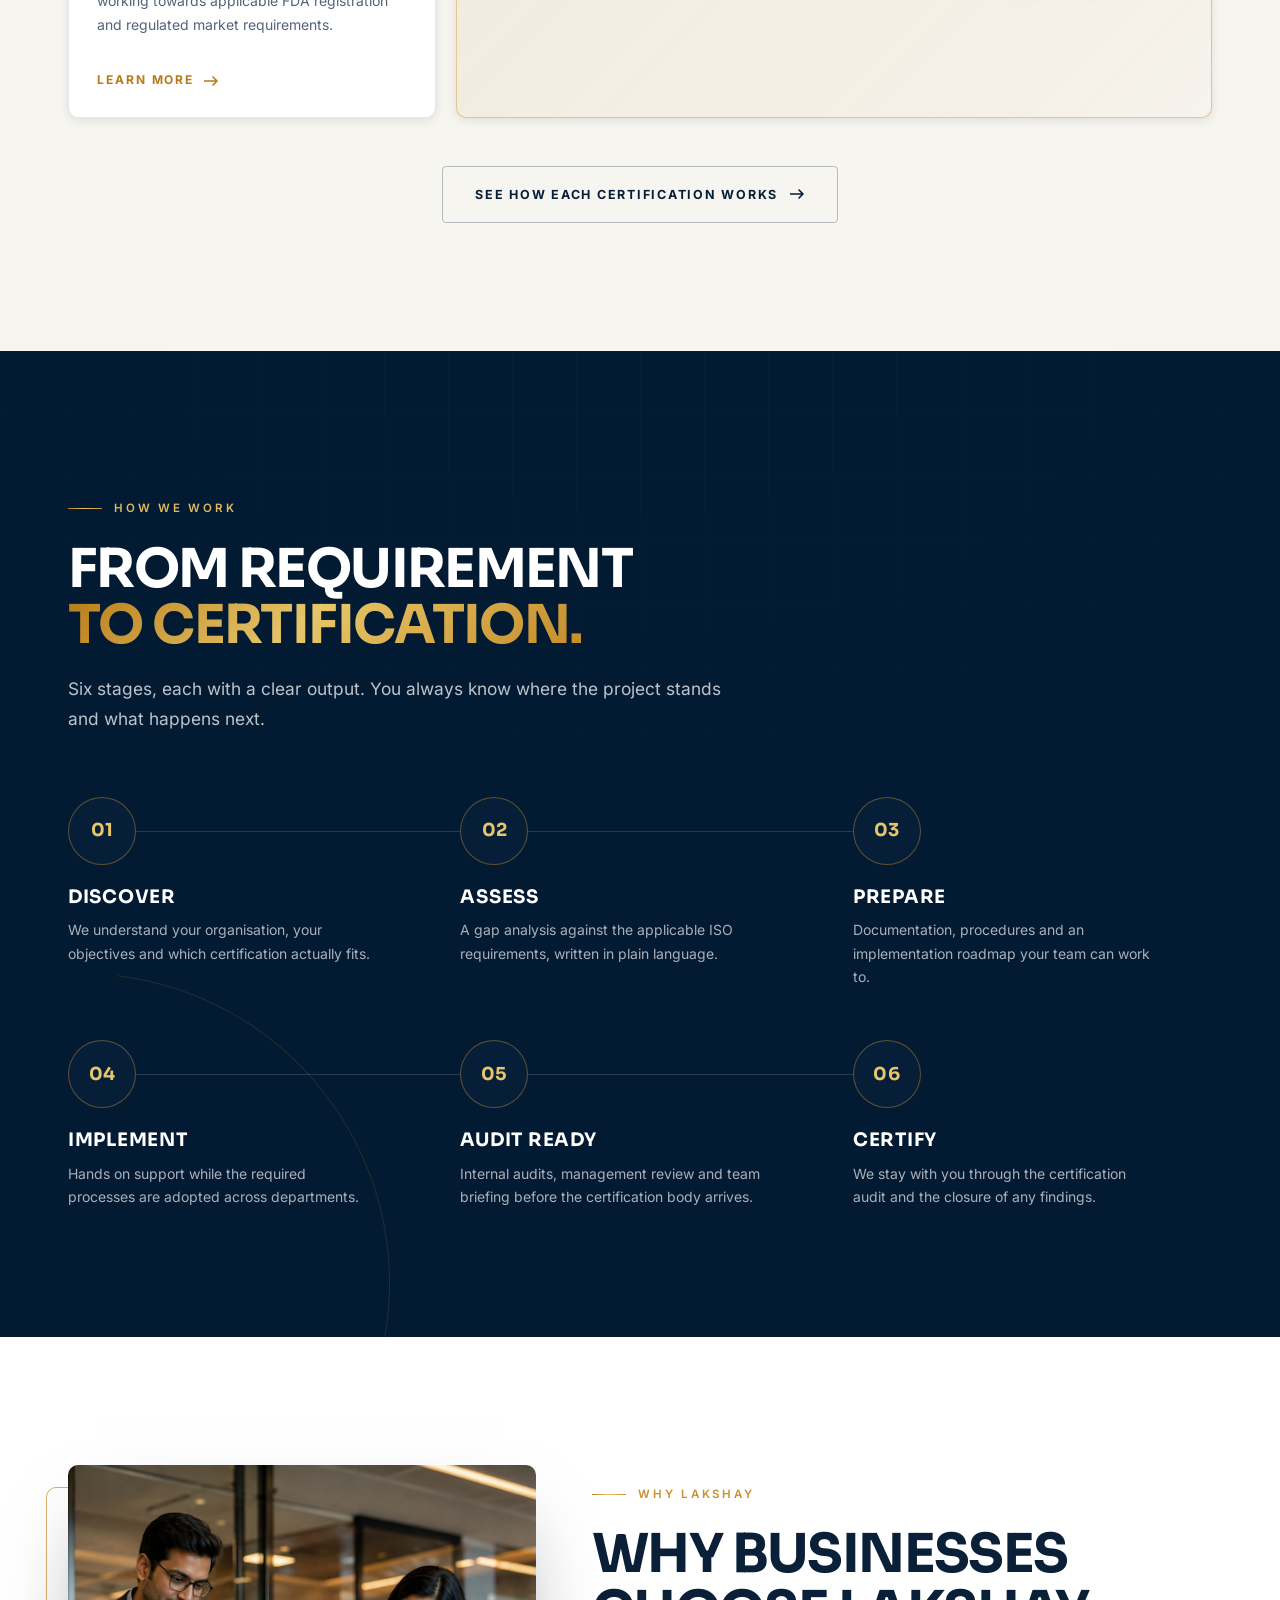
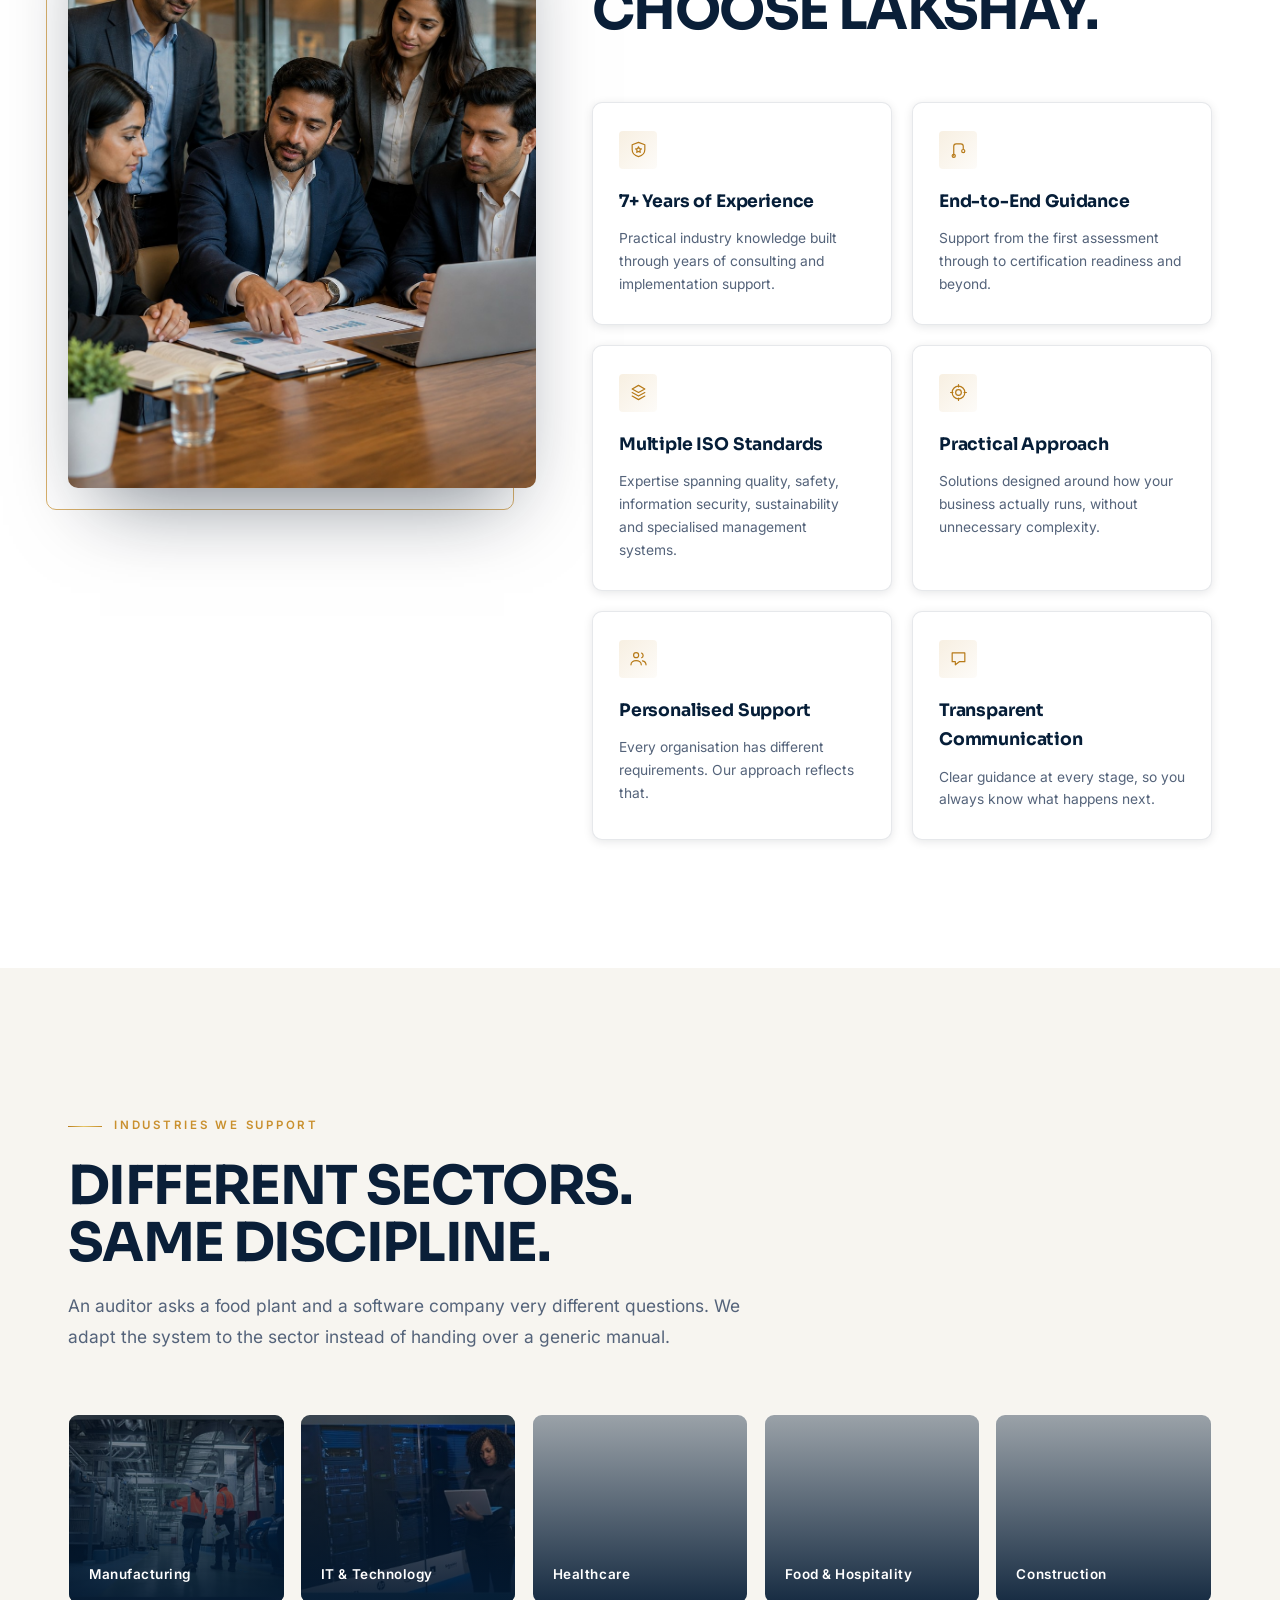
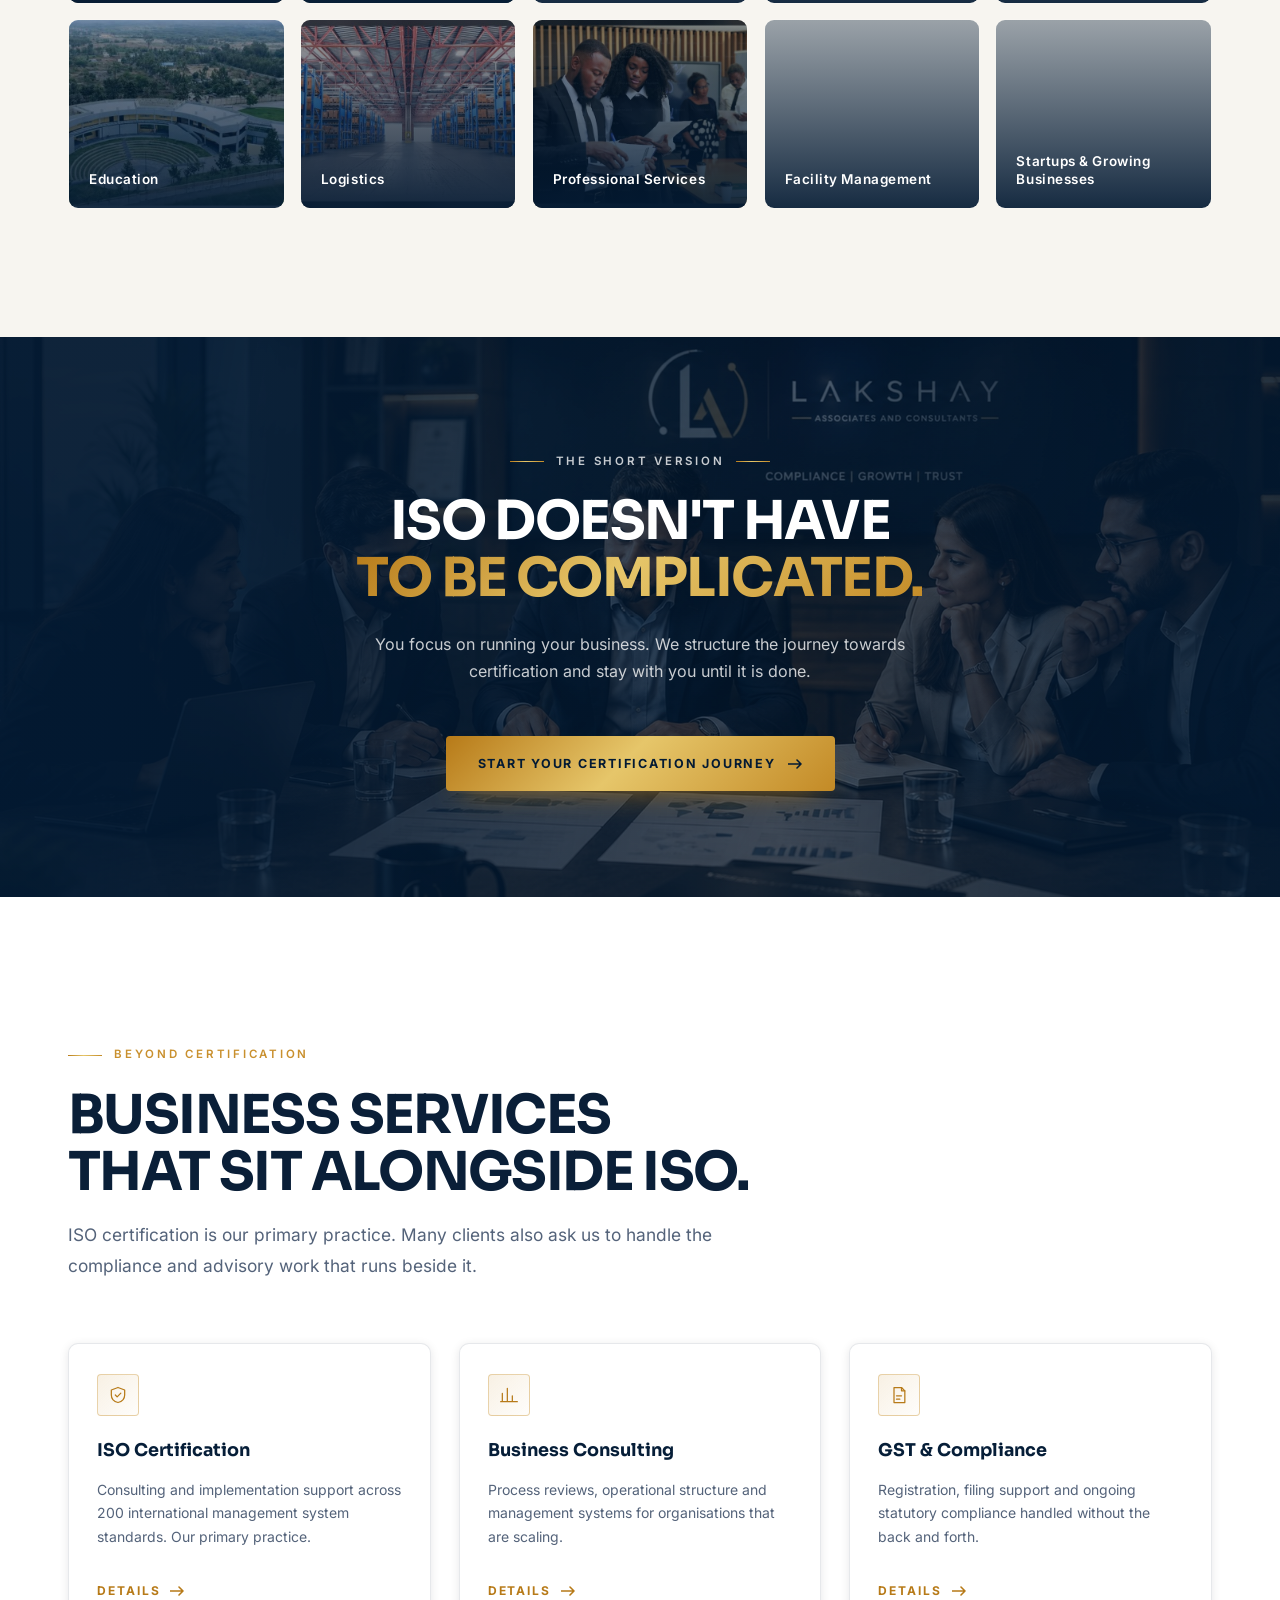
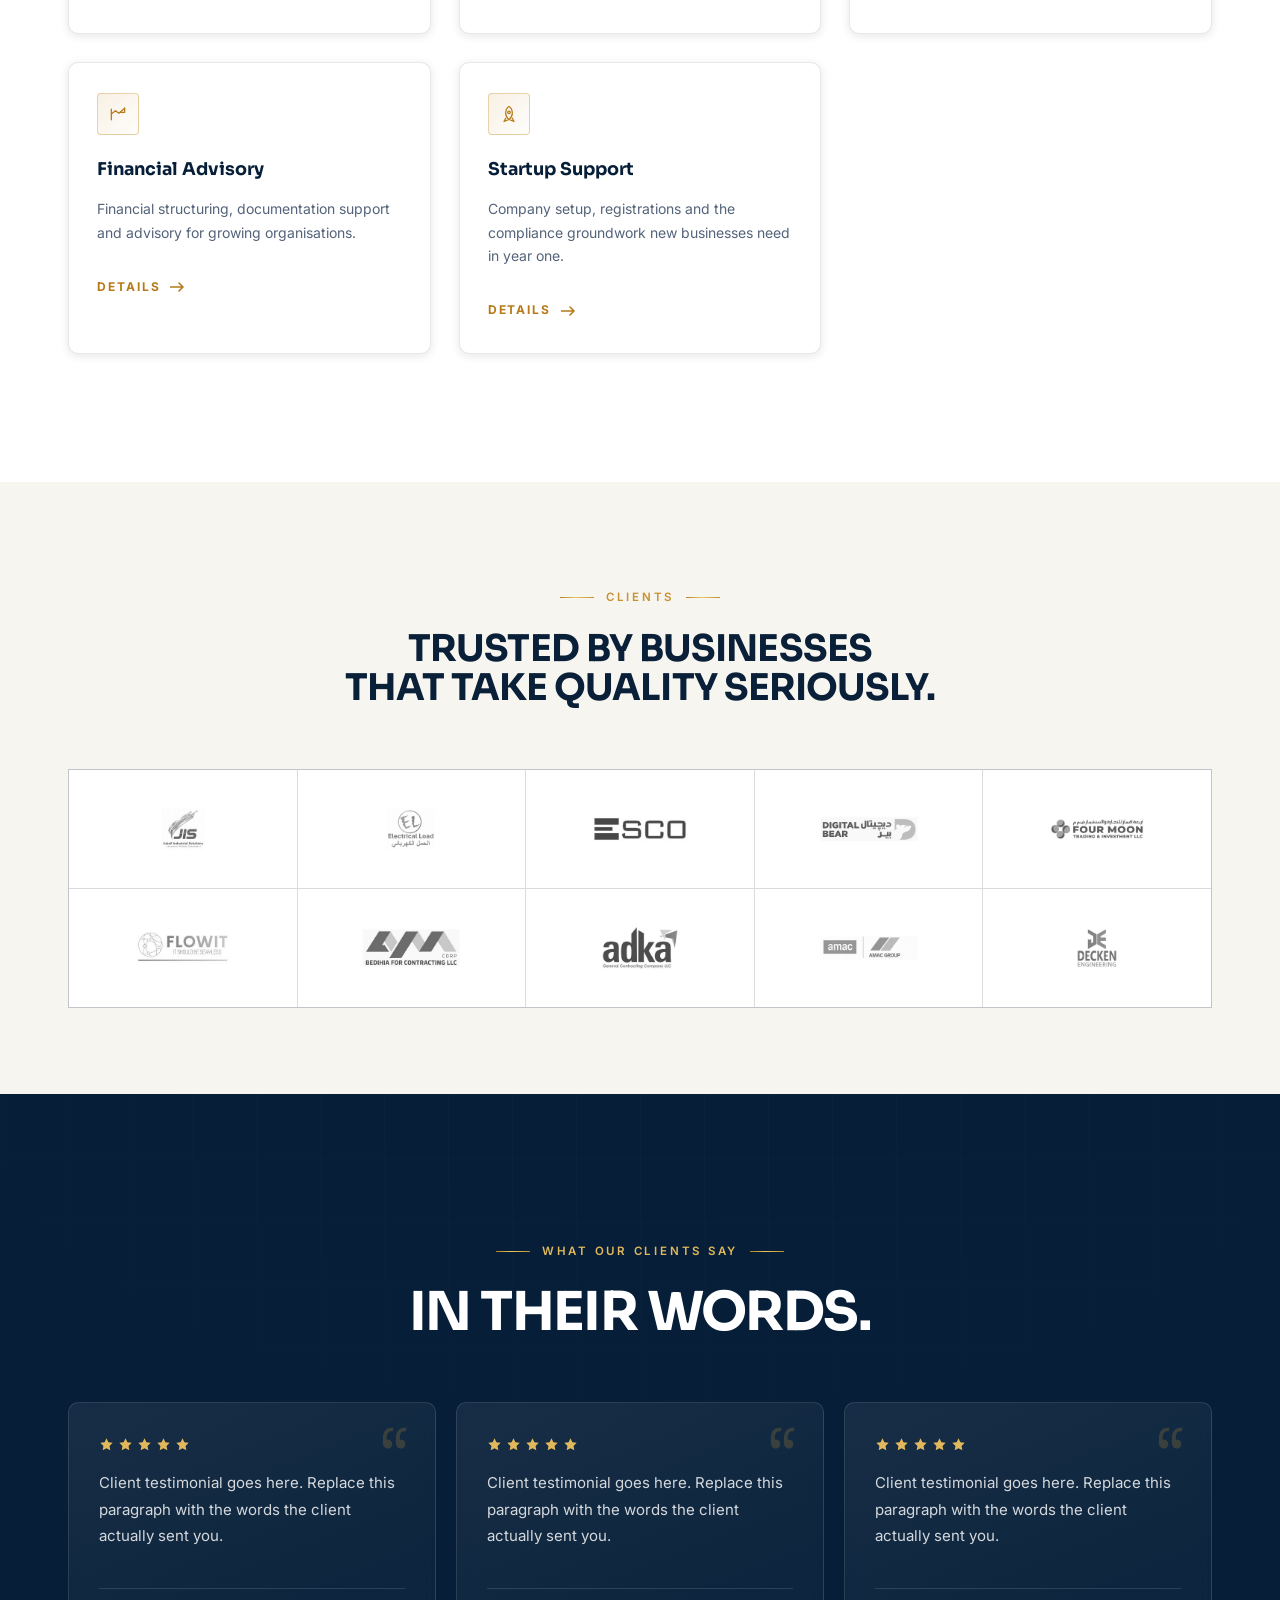
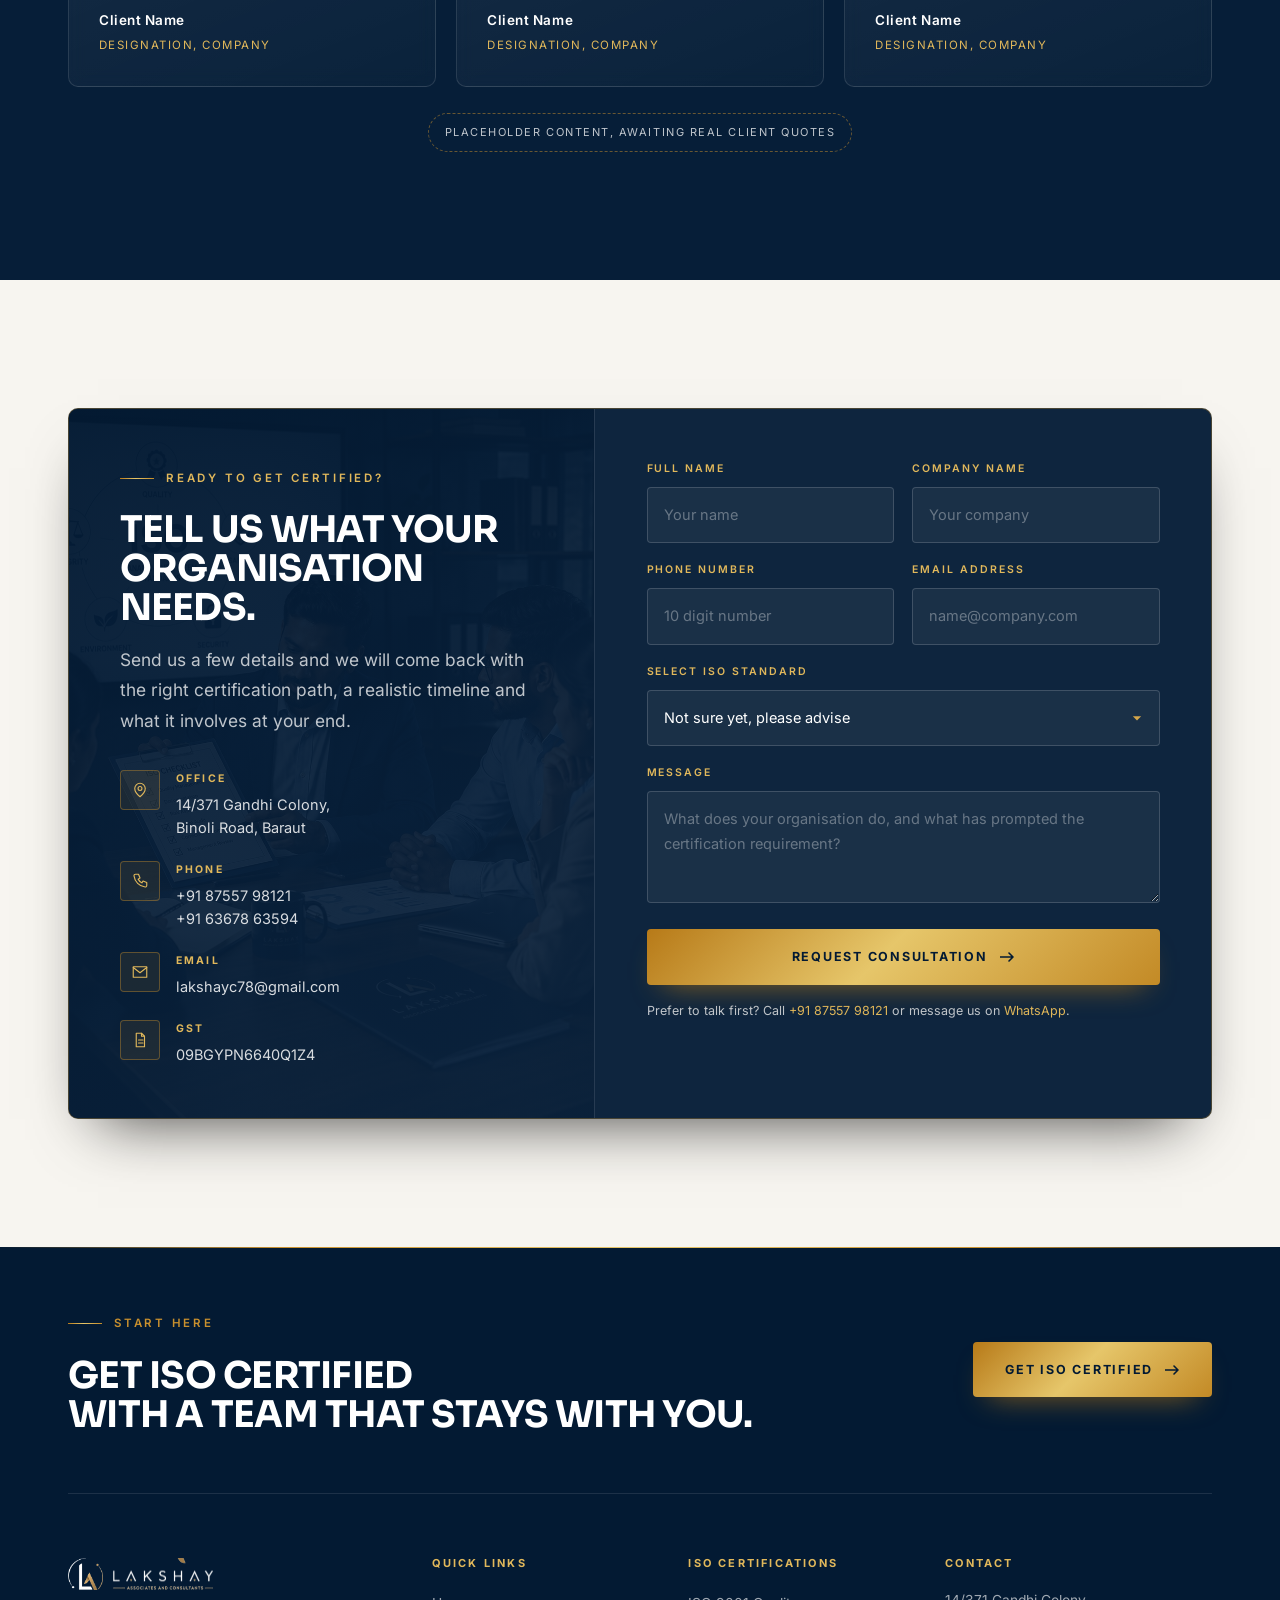
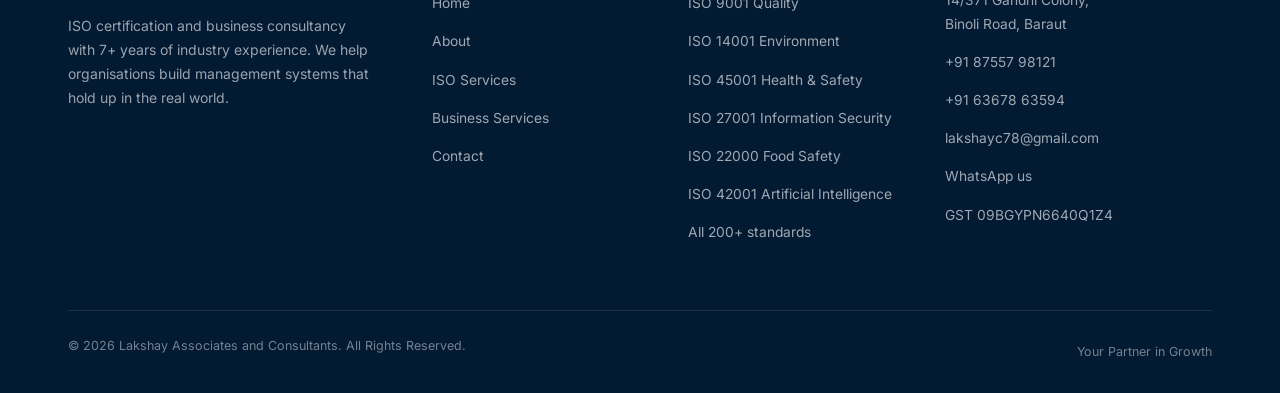
==== commit aa635a79: "Update Lakshay website changes" ====
--- a/index.html
+++ b/index.html
@@ -267,7 +267,7 @@
     <div class="container">
       <div class="section-head section-head--center" data-reveal>
         <p class="eyebrow eyebrow--center">ISO Standards We Support</p>
-        <h2 class="h-xl upper">Thirteen management<br>systems. One partner.</h2>
+        <h2 class="h-xl upper">200+ management<br>systems. One partner.</h2>
         <p class="lead" style="margin-inline:auto">Comprehensive consulting and implementation support across internationally recognised management systems.</p>
       </div>
       <div class="iso-grid" data-stagger="0.05">
@@ -361,6 +361,27 @@
         <span class="iso-card__title">Facility Management System</span>
         <p>Bring facilities, maintenance and workplace services under one measurable management system.</p>
         <a class="link-arrow" href="iso-services.html#iso-41001">Learn more <svg class="arw" width="15" height="10" viewBox="0 0 15 10" fill="none" aria-hidden="true"><path d="M0 5h13M9 1l4 4-4 4" stroke="currentColor" stroke-width="1.6" stroke-linecap="round" stroke-linejoin="round"/></svg></a>
+      </article>
+      <article class="iso-card">
+        <span class="iso-card__ico"><svg viewBox="0 0 24 24" fill="none" stroke="currentColor" stroke-width="1.5" stroke-linecap="round" stroke-linejoin="round" aria-hidden="true" focusable="false"><path d="M12 3c2.8 3.2 5 6 5 9a5 5 0 0 1-10 0c0-3 2.2-5.8 5-9Z"/><path d="m9.5 12 1.7 1.7 3.5-3.5"/></svg></span>
+        <span class="iso-card__no">HALAL</span>
+        <span class="iso-card__title">Halal Certification</span>
+        <p>Build documented controls around sourcing, ingredients, handling and production so products and processes are prepared for halal certification requirements.</p>
+        <a class="link-arrow" href="iso-services.html#halal">Learn more <svg class="arw" width="15" height="10" viewBox="0 0 15 10" fill="none" aria-hidden="true"><path d="M0 5h13M9 1l4 4-4 4" stroke="currentColor" stroke-width="1.6" stroke-linecap="round" stroke-linejoin="round"/></svg></a>
+      </article>
+      <article class="iso-card">
+        <span class="iso-card__ico"><svg viewBox="0 0 24 24" fill="none" stroke="currentColor" stroke-width="1.5" stroke-linecap="round" stroke-linejoin="round" aria-hidden="true" focusable="false"><path d="M3 20h18"/><path d="M5 20V9l5 3V8l5 4V5h4v15"/><path d="M8 16h2M13 16h2M18 16h1"/></svg></span>
+        <span class="iso-card__no">GMP</span>
+        <span class="iso-card__title">Good Manufacturing Practice</span>
+        <p>Strengthen hygiene, process control, documentation and manufacturing discipline so products are produced consistently under controlled conditions.</p>
+        <a class="link-arrow" href="iso-services.html#gmp">Learn more <svg class="arw" width="15" height="10" viewBox="0 0 15 10" fill="none" aria-hidden="true"><path d="M0 5h13M9 1l4 4-4 4" stroke="currentColor" stroke-width="1.6" stroke-linecap="round" stroke-linejoin="round"/></svg></a>
+      </article>
+      <article class="iso-card">
+        <span class="iso-card__ico"><svg viewBox="0 0 24 24" fill="none" stroke="currentColor" stroke-width="1.5" stroke-linecap="round" stroke-linejoin="round" aria-hidden="true" focusable="false"><path d="M7 3h7l4 4v14H7z"/><path d="M14 3v4h4"/><path d="m10 14 1.5 1.5L15 12"/></svg></span>
+        <span class="iso-card__no">FDA</span>
+        <span class="iso-card__title">FDA Registration &amp; Compliance</span>
+        <p>Prepare documentation, product information and compliance processes for businesses working towards applicable FDA registration and regulated market requirements.</p>
+        <a class="link-arrow" href="iso-services.html#fda">Learn more <svg class="arw" width="15" height="10" viewBox="0 0 15 10" fill="none" aria-hidden="true"><path d="M0 5h13M9 1l4 4-4 4" stroke="currentColor" stroke-width="1.6" stroke-linecap="round" stroke-linejoin="round"/></svg></a>
       </article>
       <article class="iso-card iso-card--wide">
         <div>
@@ -825,4 +846,4 @@
 <script src="assets/js/config.js"></script>
 <script src="assets/js/main.js"></script>
 </body>
-</html>
+</html>
--- a/assets/css/style.css
+++ b/assets/css/style.css
@@ -1014,4 +1014,55 @@
 * {
   box-sizing: border-box;
 }
-
+/* Blur ISO service card background images */
+.page-iso .feature-grid .feature {
+  overflow: hidden;
+}
+
+.page-iso .feature-grid .feature > img {
+  filter: blur(5px) brightness(0.65);
+  transform: scale(1.08);
+  transition: filter 0.3s ease, transform 0.4s ease;
+}
+
+/* Keep text/content sharp and above image */
+.page-iso .feature-grid .feature > span,
+.page-iso .feature-grid .feature > b,
+.page-iso .feature-grid .feature > p {
+  position: relative;
+  z-index: 2;
+}
+/* Reduce footer logo size */
+.footer-lockup .brand__mark {
+  width: 35px !important;
+  height: auto !important;
+}
+
+.footer-lockup .brand__word {
+  width: 100px !important;
+  height: auto !important;
+}
+
+.footer-lockup {
+  gap: 10px !important;
+}
+/* Blur background images in featured ISO cards */
+.page-home .feature-grid .feature,
+.page-iso .feature-grid .feature {
+  position: relative;
+  overflow: hidden;
+}
+
+.page-home .feature-grid .feature > img,
+.page-iso .feature-grid .feature > img {
+  filter: blur(6px) brightness(0.55);
+  transform: scale(1.08);
+  transition: filter 0.3s ease, transform 0.3s ease;
+}
+
+/* Keep text/content above the blurred image */
+.page-home .feature-grid .feature > *:not(img),
+.page-iso .feature-grid .feature > *:not(img) {
+  position: relative;
+  z-index: 2;
+}
